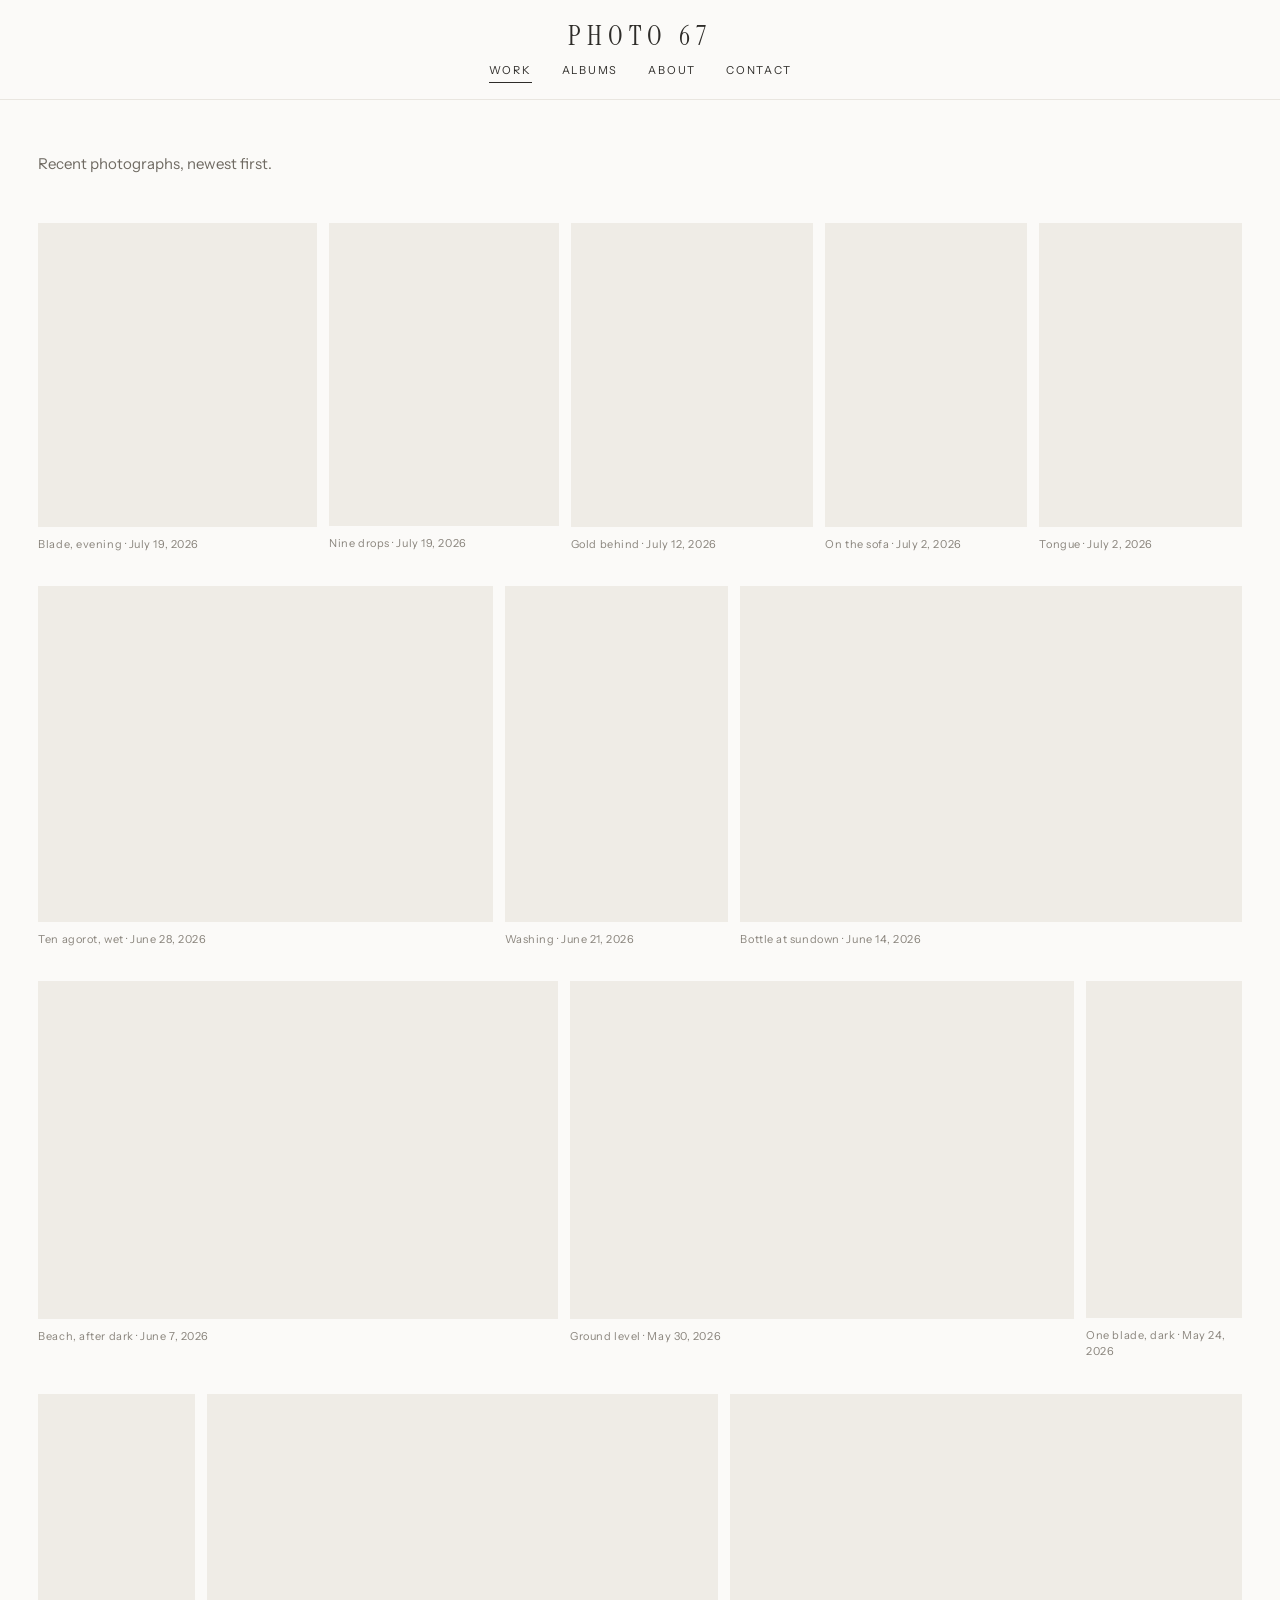
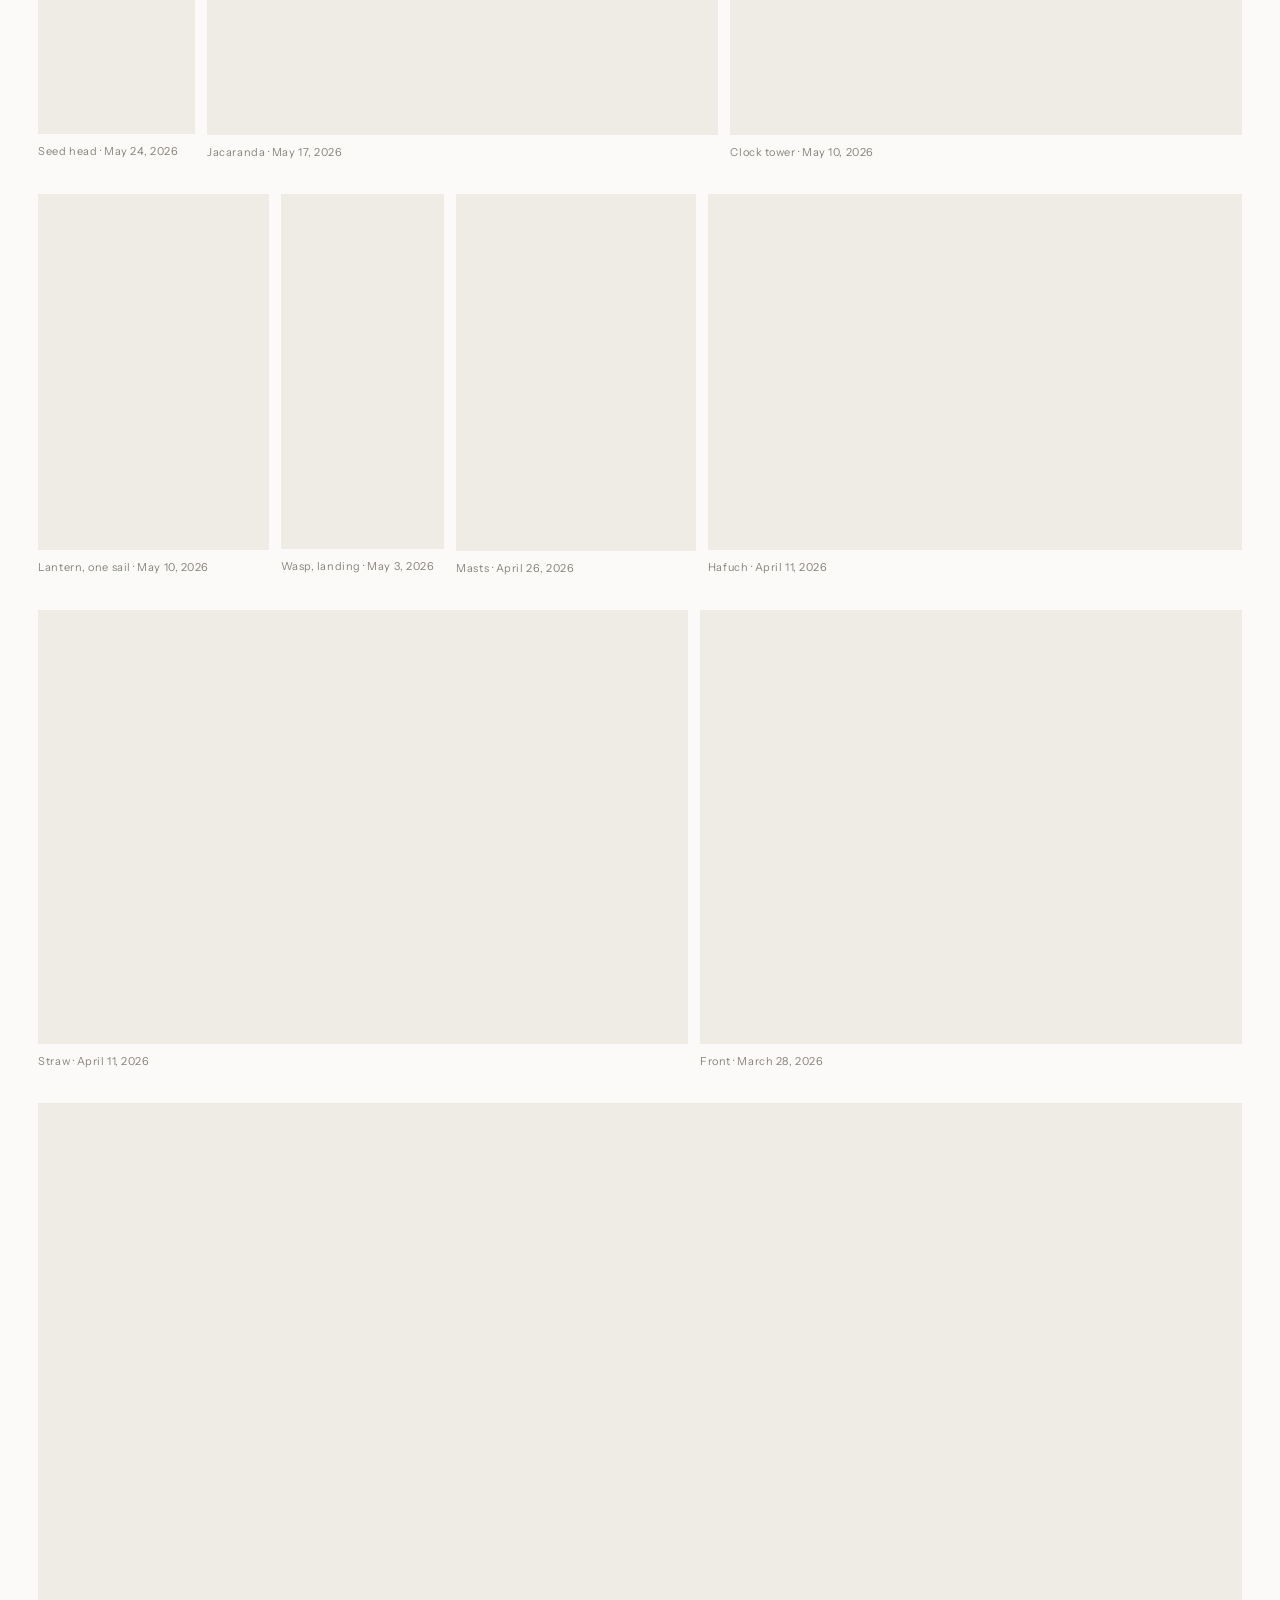
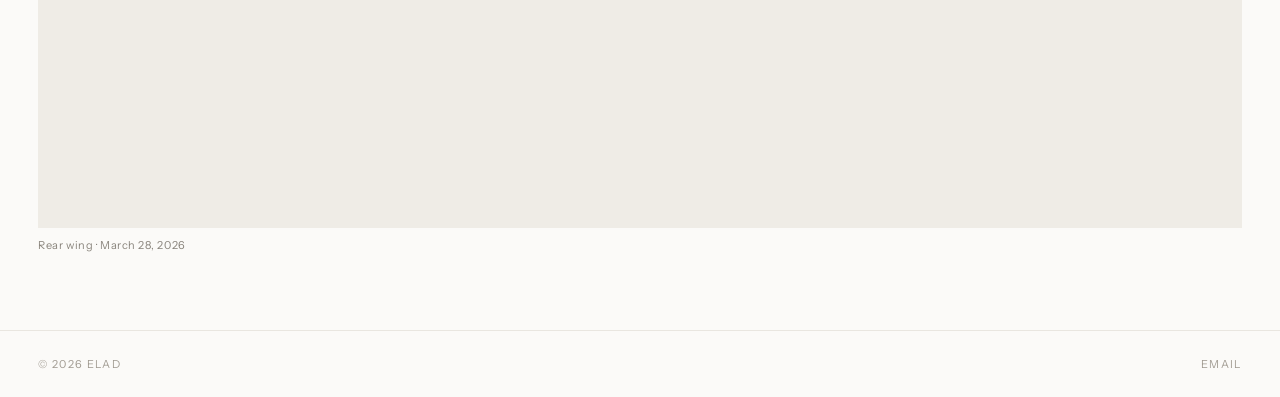
==== index.html @ 4c4013ef "About: add the paragraph about Elad's grandfather" ====
<!DOCTYPE html>
<html lang="en">
<head>
<meta charset="utf-8">
<meta name="viewport" content="width=device-width, initial-scale=1">
<title>Photo 67</title>
<meta name="description" content="Photographs by Elad. Close-up, light, and water — Tel Aviv, Israel.">
<meta name="theme-color" content="#FBFAF8">
<link rel="preconnect" href="https://fonts.googleapis.com">
<link rel="preconnect" href="https://fonts.gstatic.com" crossorigin>
<link href="https://fonts.googleapis.com/css2?family=Instrument+Sans:wght@400;500&family=Instrument+Serif:ital@0;1&display=swap" rel="stylesheet">
<link rel="stylesheet" href="styles.css">
</head>
<body>

<!-- ==========================================================================
     FIXED LAYOUT — header, wordmark, nav, footer, grids and lightbox.
     Not editor-touchable. Editable copy is marked [data-editable] below.
     Photographs, albums, titles and dates all come from photos.json.
     ========================================================================== -->

<div class="page">

  <header class="site-header">
    <div class="site-header__inner">
      <a class="wordmark" href="/">Photo 67</a>
      <nav class="nav">
        <a href="/"        data-nav="home">Work</a>
        <a href="/albums"  data-nav="albums">Albums</a>
        <a href="/about"   data-nav="about">About</a>
        <a href="/contact" data-nav="contact">Contact</a>
      </nav>
    </div>
  </header>

  <main class="main">

    <!-- ---------- Home: continuous feed, newest first ---------- -->
    <section data-view="home" hidden>
      <p class="standfirst" data-editable="intro">Recent photographs, newest first.</p>
      <div class="feed" data-feed="home"></div>
    </section>

    <!-- ---------- Albums index ---------- -->
    <section data-view="albums" hidden>
      <h1 class="title">Albums</h1>
      <div class="albums" data-albums></div>
    </section>

    <!-- ---------- Album detail ---------- -->
    <section data-view="album" hidden>
      <a class="backlink" href="/albums">&larr; Albums</a>
      <h1 class="title album__title" data-album-title></h1>
      <p class="standfirst album__summary" data-editable="album-summary" data-album-summary></p>
      <div class="feed" data-feed="album"></div>
    </section>

    <!-- ---------- About ---------- -->
    <section data-view="about" hidden>
      <div class="about">
        <div data-portrait>
          <!-- Replaced by the portrait once "portrait" is set in photos.json -->
          <div class="portrait-placeholder" data-editable="about-portrait">
            <span>portrait or self-portrait — drop in here</span>
          </div>
        </div>
        <div>
          <h1 class="title">About</h1>
          <p class="prose" data-editable="about-text">I'm Elad, a photographer from Israel. I shoot close up and mostly outdoors — water on a leaf, a coin in the rain, a wasp that stayed still for one frame. What I'm really after is light: what it does to glass, to a drop of water, to the sky behind a mast at the end of the day. I take the photographs and edit them myself.</p>
          <p class="prose" data-editable="about-grandfather">My grandfather is the reason I started. He put a camera in my hands, and he still spends afternoons with me going through what I've shot — why one frame works and the one beside it doesn't. He's the one teaching me to treat this as something to get good at, not just something I like doing.</p>
        </div>
      </div>
    </section>

    <!-- ---------- Contact: an address, never a form ---------- -->
    <section data-view="contact" hidden>
      <div class="contact">
        <h1 class="title">Contact</h1>
        <p class="prose contact__text" data-editable="contact-text">For prints, club submissions, or anything else, email is best. Replies usually come in the evening.</p>
        <a class="contact__email" data-editable="contact-email" href="mailto:info@photo67.com">info@photo67.com</a>
        <p class="label contact__place">Tel Aviv, Israel</p>
      </div>
    </section>

  </main>

  <footer class="site-footer">
    <span>&copy; 2026 Elad</span>
    <a href="/contact">Email</a>
  </footer>

</div>

<!-- ---------- Lightbox ---------- -->
<div class="lightbox" data-lightbox hidden role="dialog" aria-modal="true" aria-label="Photograph">
  <img data-lb-img alt="">
  <button class="lb-close" data-lb-close aria-label="Close">&#10005;</button>
  <button class="lb-prev"  data-lb-prev  aria-label="Previous">&lsaquo;</button>
  <button class="lb-next"  data-lb-next  aria-label="Next">&rsaquo;</button>
  <div class="lb-bar">
    <span class="lb-meta" data-lb-meta></span>
    <span class="lb-counter" data-lb-counter></span>
  </div>
</div>

<script src="app.js"></script>
</body>
</html>
---- styles.css ----
/* ==========================================================================
   photo67.com — Elad, photography portfolio
   Fixed layout. Do not edit this file to change content; edit photos.json
   and the [data-editable] regions in index.html.
   Palette, type and layout rules come from the handoff Design Spec.
   ========================================================================== */

:root {
  --paper:      #FBFAF8;
  --paper-sunk: #F2EFE9;
  --hairline:   #E9E6E0;
  --ink-quiet:  #8A857D;
  --ink-body:   #3E3B36;
  --ink:        #2E2C29;
  --lightbox:   #141312;

  --muted:      #6F6A62;   /* standfirst / summary text */
  --footer-ink: #A29C93;
  --img-bg:     #EFECE6;   /* flat placeholder while an image loads */
  --rule:       #C9C4BB;

  --serif: 'Instrument Serif', Georgia, 'Times New Roman', serif;
  --sans:  'Instrument Sans', -apple-system, BlinkMacSystemFont, Helvetica, Arial, sans-serif;

  --pad-x: clamp(14px, 3vw, 40px);
  --maxw:  1600px;
}

/* ---------- reset ---------- */
html { -webkit-text-size-adjust: 100%; }
* { box-sizing: border-box; }
body { margin: 0; background: var(--paper); }
img { -webkit-user-drag: none; }
::selection { background: #E7E4DE; }

a { color: var(--ink); text-decoration: none; }
a:hover { color: var(--ink-quiet); }

/* ---------- shell ---------- */
.page {
  font-family: var(--sans);
  background: var(--paper);
  color: var(--ink);
  min-height: 100vh;
  display: flex;
  flex-direction: column;
  -webkit-font-smoothing: antialiased;
}

/* ---------- header ---------- */
.site-header {
  position: sticky;
  top: 0;
  z-index: 30;
  background: rgba(251, 250, 248, 0.94);
  backdrop-filter: saturate(120%) blur(8px);
  -webkit-backdrop-filter: saturate(120%) blur(8px);
  border-bottom: 1px solid var(--hairline);
}
.site-header__inner {
  max-width: var(--maxw);
  margin: 0 auto;
  padding: clamp(14px, 2.4vw, 22px) var(--pad-x) clamp(10px, 1.6vw, 16px);
  display: flex;
  flex-direction: column;
  align-items: center;
  gap: clamp(10px, 1.4vw, 14px);
}
.wordmark {
  font-family: var(--serif);
  font-size: clamp(21px, 2.4vw, 27px);
  letter-spacing: 0.22em;
  text-transform: uppercase;
  line-height: 1;
}
.nav { display: flex; gap: clamp(16px, 2.4vw, 30px); align-items: baseline; }
.nav a {
  font-size: 11px;
  letter-spacing: 0.16em;
  text-transform: uppercase;
}
/* active state is a 1px rule, never a colour */
.nav a .underline { display: block; height: 1px; background: var(--ink); margin-top: 5px; }

/* ---------- main ---------- */
.main {
  flex: 1;
  width: 100%;
  max-width: var(--maxw);
  margin: 0 auto;
  padding: clamp(22px, 4vw, 56px) var(--pad-x) clamp(48px, 6vw, 96px);
}

.title {
  font-family: var(--serif);
  font-weight: 400;
  font-size: clamp(26px, 3.4vw, 40px);
  letter-spacing: 0.01em;
  margin: 0 0 clamp(24px, 4vw, 44px);
}
.standfirst {
  margin: 0 0 clamp(22px, 4vw, 46px);
  max-width: 34em;
  font-size: clamp(13px, 1.5vw, 15px);
  line-height: 1.75;
  color: var(--muted);
  text-wrap: pretty;
}
.prose {
  margin: 0;
  font-size: clamp(14px, 1.6vw, 17px);
  line-height: 1.8;
  color: var(--ink-body);
  max-width: 32em;
  text-wrap: pretty;
}
/* consecutive paragraphs get one line of air, nothing more */
.prose + .prose { margin-top: 1.1em; }
.label {
  font-size: 11px;
  letter-spacing: 0.14em;
  text-transform: uppercase;
  color: var(--ink-quiet);
}

/* ---------- justified photo rows ----------
   Desktop: flex-grow = aspect, flex-basis = aspect x rowHeight, so rows fill
   the width at equal height with zero cropping. Mobile: one per row.        */
.feed {
  display: flex;
  flex-wrap: wrap;
  column-gap: 12px;
  row-gap: clamp(22px, 3.2vw, 34px);
}
.feed figure { margin: 0; min-width: 0; max-width: 100%; }
.feed img {
  display: block;
  width: 100%;
  height: auto;
  cursor: zoom-in;
  background: var(--img-bg);
}
.feed figcaption {
  margin-top: 9px;
  font-size: 11px;
  letter-spacing: 0.05em;
  color: var(--ink-quiet);
  line-height: 1.5;
}

/* ---------- albums index ---------- */
.albums {
  display: grid;
  grid-template-columns: repeat(auto-fill, minmax(min(100%, 300px), 1fr));
  column-gap: clamp(14px, 2vw, 26px);
  row-gap: clamp(30px, 4vw, 52px);
  align-items: start;
}
.albums a { display: block; }
.albums img { display: block; width: 100%; height: auto; background: var(--img-bg); }
.albums__meta { margin-top: 12px; display: flex; flex-direction: column; gap: 5px; }
.albums__title {
  font-family: var(--serif);
  font-size: clamp(17px, 1.8vw, 21px);
  line-height: 1.2;
}

/* ---------- album detail ---------- */
.backlink {
  font-size: 11px;
  letter-spacing: 0.16em;
  text-transform: uppercase;
  color: var(--ink-quiet);
}
.album__title { margin: clamp(16px, 2vw, 22px) 0 10px; }
.album__summary { margin: 0 0 clamp(24px, 4vw, 46px); }

/* ---------- about ---------- */
.about {
  display: grid;
  grid-template-columns: minmax(0, 0.9fr) minmax(0, 1.1fr);
  column-gap: clamp(24px, 4vw, 64px);
  row-gap: clamp(24px, 3vw, 32px);
  align-items: start;
  max-width: 1100px;
}
.about img { display: block; width: 100%; height: auto; background: var(--img-bg); }
.about .title { margin: 0 0 clamp(16px, 2vw, 22px); }
.portrait-placeholder {
  aspect-ratio: 4 / 5;
  background: repeating-linear-gradient(135deg, #F2EFE9 0 8px, #EDE9E2 8px 16px);
  display: flex;
  align-items: flex-end;
  padding: 14px;
}
.portrait-placeholder span {
  font-family: ui-monospace, 'SFMono-Regular', Menlo, monospace;
  font-size: 11px;
  color: var(--ink-quiet);
  letter-spacing: 0.02em;
}

/* ---------- contact ---------- */
.contact { max-width: 32em; }
.contact .title { margin: 0 0 clamp(16px, 2vw, 22px); }
.contact__text { margin: 0 0 clamp(20px, 3vw, 28px); }
.contact__email {
  display: inline-block;
  font-family: var(--serif);
  font-size: clamp(20px, 2.6vw, 30px);
  border-bottom: 1px solid var(--rule);
  padding-bottom: 3px;
}
.contact__place { margin: clamp(26px, 4vw, 40px) 0 0; }

/* ---------- footer ---------- */
.site-footer {
  border-top: 1px solid var(--hairline);
  padding: clamp(18px, 2.4vw, 26px) var(--pad-x);
  display: flex;
  justify-content: space-between;
  gap: 16px;
  font-size: 11px;
  letter-spacing: 0.12em;
  text-transform: uppercase;
  color: var(--footer-ink);
}
.site-footer a { color: var(--footer-ink); }

/* ---------- lightbox ---------- */
.lightbox {
  position: fixed;
  inset: 0;
  z-index: 80;
  background: var(--lightbox);
  display: flex;
  align-items: center;
  justify-content: center;
  padding: clamp(20px, 3vw, 44px);
}
.lightbox[hidden] { display: none; }
.lightbox img {
  max-width: 100%;
  max-height: 100%;
  width: auto;
  height: auto;
  object-fit: contain;
  display: block;
}
.lightbox button {
  position: absolute;
  border: 0;
  background: transparent;
  cursor: pointer;
  font-family: inherit;
  line-height: 1;
}
.lb-close {
  top: 14px; right: 14px;
  width: 44px; height: 44px;
  color: rgba(251, 250, 248, 0.62);
  font-size: 19px;
}
.lb-prev, .lb-next {
  top: 50%;
  transform: translateY(-50%);
  width: 52px; height: 64px;
  color: rgba(251, 250, 248, 0.5);
  font-size: 20px;
}
.lb-prev { left: 6px; }
.lb-next { right: 6px; }
.lb-bar {
  position: absolute;
  left: 0; right: 0; bottom: 0;
  padding: 16px 20px 18px;
  display: flex;
  justify-content: space-between;
  align-items: flex-end;
  gap: 20px;
  pointer-events: none;
}
.lb-meta {
  font-size: 11px;
  letter-spacing: 0.05em;
  color: rgba(251, 250, 248, 0.6);
  line-height: 1.5;
  max-width: 60%;
}
.lb-counter {
  font-size: 11px;
  letter-spacing: 0.14em;
  color: rgba(251, 250, 248, 0.42);
}

/* ---------- mobile: one photograph per row, lightbox edge to edge ---------- */
@media (max-width: 899px) {
  .feed figure { flex: 0 0 100% !important; }
  .about { grid-template-columns: 1fr; }
  .lightbox { padding: 0; }
  .lb-prev, .lb-next { display: none; }
}

@media (prefers-reduced-motion: reduce) {
  * { animation: none !important; transition: none !important; }
}
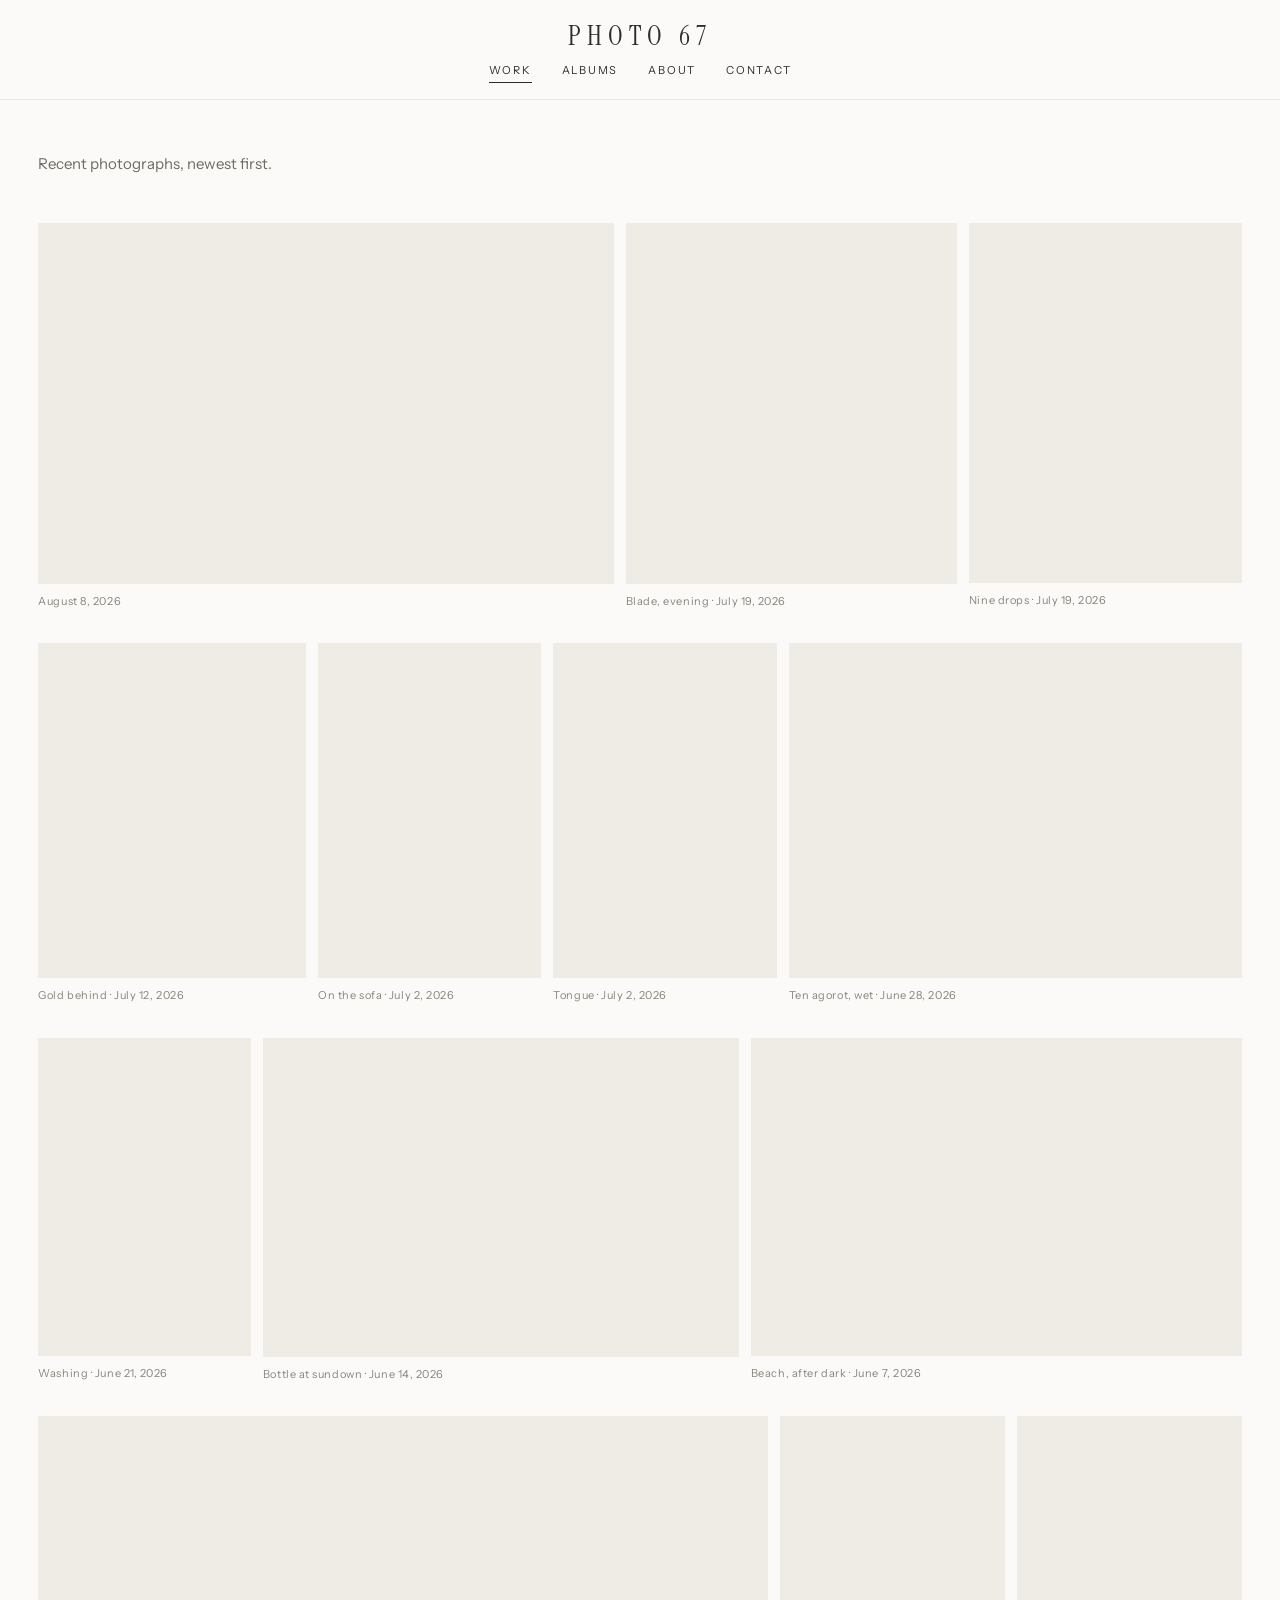
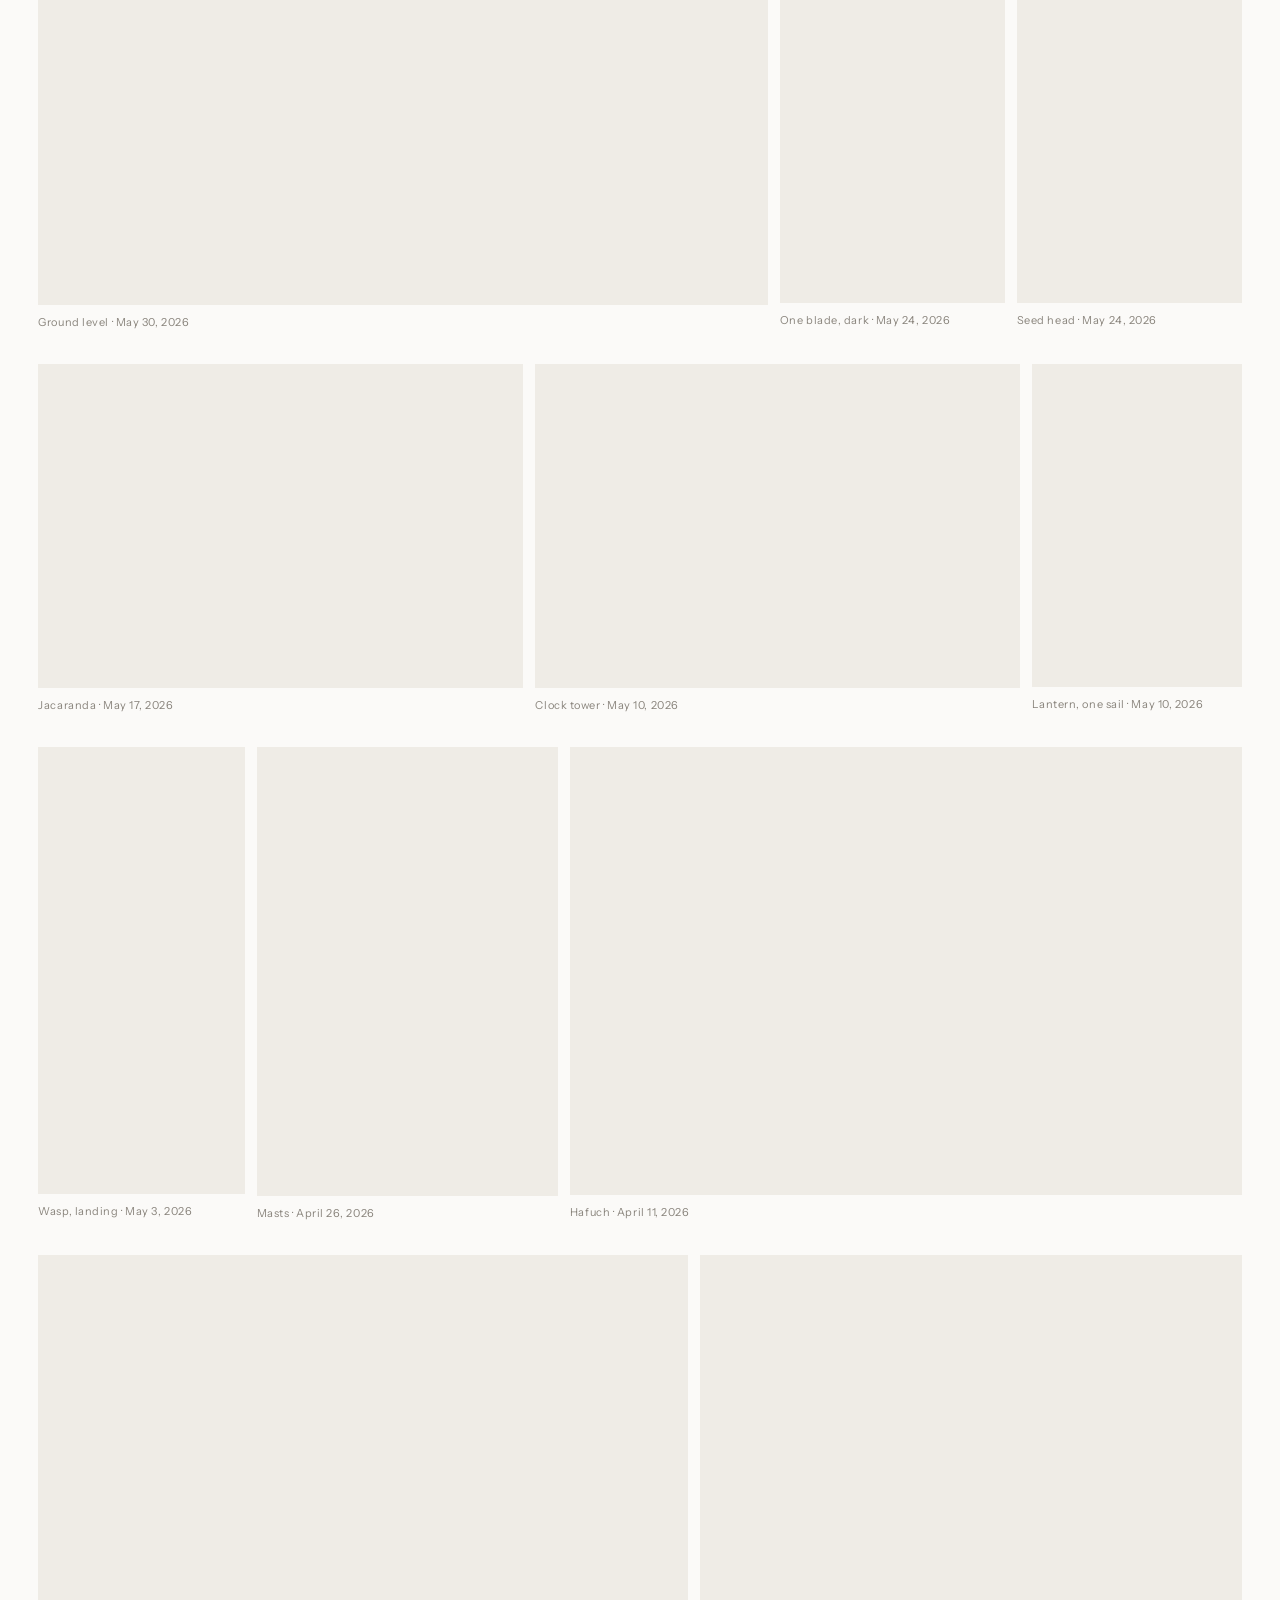
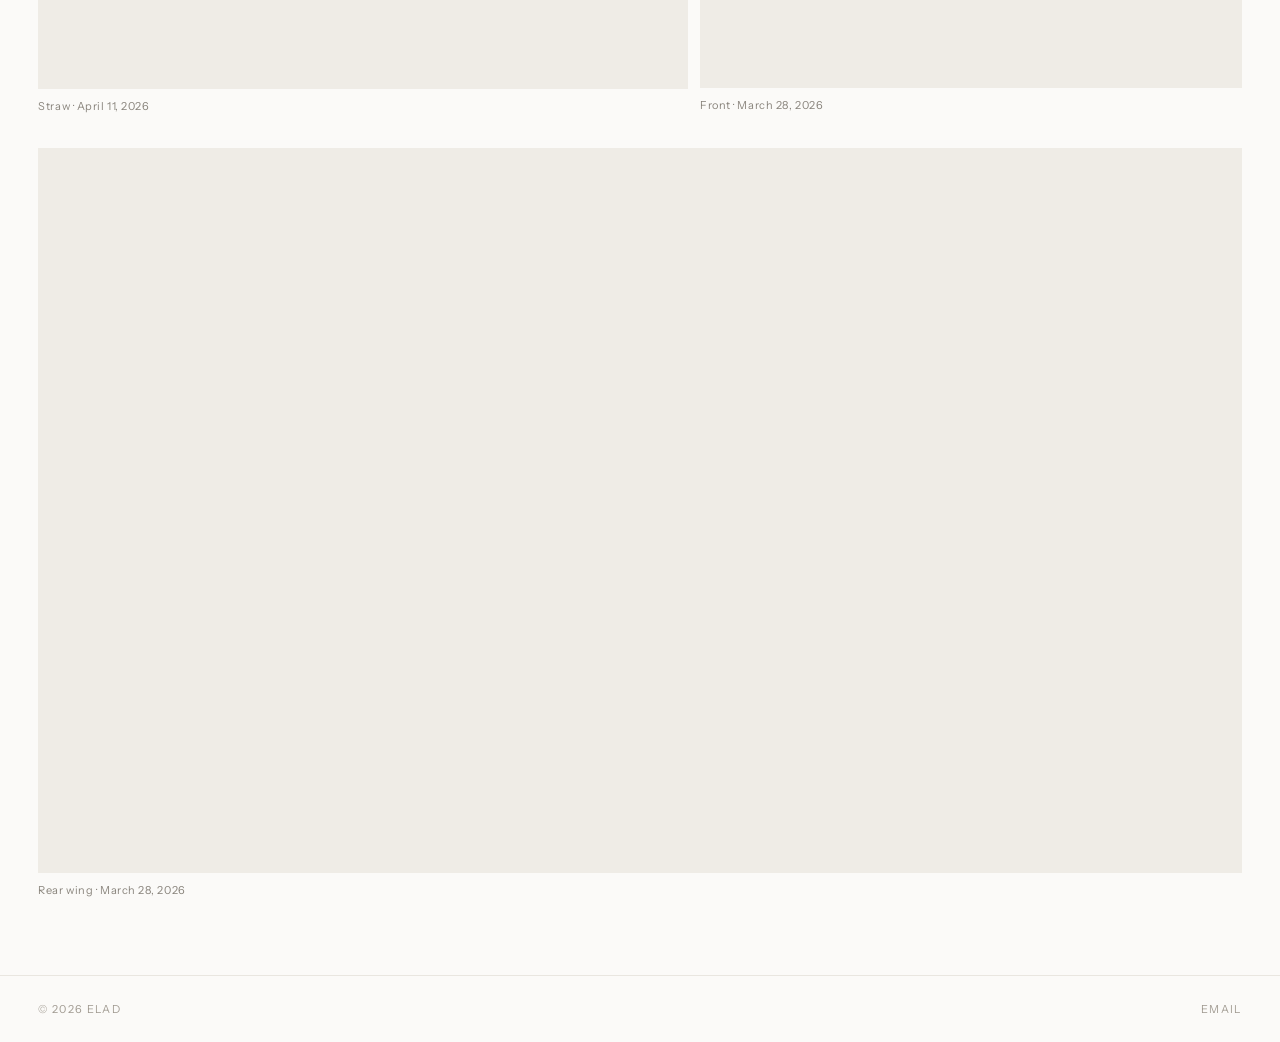
==== commit 41ba4b03: "Rebuild photographs [skip ci]" ====
--- a/index.html
+++ b/index.html
@@ -1,4 +1,14 @@
 <!DOCTYPE html>
+<!-- ==========================================================================
+     THIS IS THE SOURCE FILE. Edit this one.
+
+     scripts/prerender.mjs turns it into index.html, about/index.html,
+     albums/index.html and one file per album — each with its own title and
+     its photographs already written into the HTML, so search engines and
+     link previews see real content without running any JavaScript.
+
+     Don't edit those generated files; the next build overwrites them.
+     ========================================================================== -->
 <html lang="en">
 <head>
 <meta charset="utf-8">
@@ -9,7 +19,18 @@
 <link rel="preconnect" href="https://fonts.googleapis.com">
 <link rel="preconnect" href="https://fonts.gstatic.com" crossorigin>
 <link href="https://fonts.googleapis.com/css2?family=Instrument+Sans:wght@400;500&family=Instrument+Serif:ital@0;1&display=swap" rel="stylesheet">
-<link rel="stylesheet" href="styles.css">
+<link rel="stylesheet" href="/styles.css">
+<link rel="canonical" href="https://photo67.com/">
+<meta property="og:type" content="website">
+<meta property="og:site_name" content="Photo 67">
+<meta property="og:title" content="Photo 67">
+<meta property="og:description" content="Photographs by Elad. Close-up, light, and water — Tel Aviv, Israel.">
+<meta property="og:url" content="https://photo67.com/">
+<meta property="og:image" content="https://photo67.com/derived/car/IMG_1564-1206.webp">
+<meta property="og:image:width" content="1206">
+<meta property="og:image:height" content="756">
+<meta property="og:image:alt" content="Photograph by Elad">
+<meta name="twitter:card" content="summary_large_image">
 </head>
 <body>
 
@@ -25,7 +46,7 @@
     <div class="site-header__inner">
       <a class="wordmark" href="/">Photo 67</a>
       <nav class="nav">
-        <a href="/"        data-nav="home">Work</a>
+        <a href="/"        data-nav="home">Work<span class="underline"></span></a>
         <a href="/albums"  data-nav="albums">Albums</a>
         <a href="/about"   data-nav="about">About</a>
         <a href="/contact" data-nav="contact">Contact</a>
@@ -36,9 +57,9 @@
   <main class="main">
 
     <!-- ---------- Home: continuous feed, newest first ---------- -->
-    <section data-view="home" hidden>
+    <section data-view="home">
       <p class="standfirst" data-editable="intro">Recent photographs, newest first.</p>
-      <div class="feed" data-feed="home"></div>
+      <div class="feed" data-feed="home"><figure style="flex-grow:1.595;flex-basis:479px"><img src="/derived/car/IMG_1564-1206.webp" srcset="/derived/car/IMG_1564-480.webp 480w, /derived/car/IMG_1564-900.webp 900w, /derived/car/IMG_1564-1206.webp 1206w" sizes="(min-width:1400px) 45vw, 60vw" width="1206" height="756" loading="lazy" decoding="async" alt="Photograph by Elad"><figcaption>August 8, 2026</figcaption></figure><figure style="flex-grow:0.92;flex-basis:276px"><img src="/derived/water/blade-droplets-1203.webp" srcset="/derived/water/blade-droplets-480.webp 480w, /derived/water/blade-droplets-900.webp 900w, /derived/water/blade-droplets-1203.webp 1203w" sizes="(min-width:1400px) 45vw, 60vw" width="1203" height="1307" loading="lazy" decoding="async" alt="Blade, evening — photograph by Elad"><figcaption>Blade, evening  ·  July 19, 2026</figcaption></figure><figure style="flex-grow:0.758;flex-basis:227px"><img src="/derived/water/dew-blade-1179.webp" srcset="/derived/water/dew-blade-480.webp 480w, /derived/water/dew-blade-900.webp 900w, /derived/water/dew-blade-1179.webp 1179w" sizes="(min-width:1400px) 45vw, 60vw" width="1179" height="1555" loading="lazy" decoding="async" alt="Nine drops — photograph by Elad"><figcaption>Nine drops  ·  July 19, 2026</figcaption></figure><figure style="flex-grow:0.8;flex-basis:240px"><img src="/derived/water/dew-gold-1122.webp" srcset="/derived/water/dew-gold-480.webp 480w, /derived/water/dew-gold-900.webp 900w, /derived/water/dew-gold-1122.webp 1122w" sizes="(min-width:1400px) 45vw, 60vw" width="1122" height="1402" loading="lazy" decoding="async" alt="Gold behind — photograph by Elad"><figcaption>Gold behind  ·  July 12, 2026</figcaption></figure><figure style="flex-grow:0.667;flex-basis:200px"><img src="/derived/dogs/dog-smiling-1366.webp" srcset="/derived/dogs/dog-smiling-480.webp 480w, /derived/dogs/dog-smiling-900.webp 900w, /derived/dogs/dog-smiling-1366.webp 1366w" sizes="(min-width:1400px) 45vw, 60vw" width="1366" height="2048" loading="lazy" decoding="async" alt="On the sofa — photograph by Elad"><figcaption>On the sofa  ·  July 2, 2026</figcaption></figure><figure style="flex-grow:0.667;flex-basis:200px"><img src="/derived/dogs/dog-tongue-1366.webp" srcset="/derived/dogs/dog-tongue-480.webp 480w, /derived/dogs/dog-tongue-900.webp 900w, /derived/dogs/dog-tongue-1366.webp 1366w" sizes="(min-width:1400px) 45vw, 60vw" width="1366" height="2048" loading="lazy" decoding="async" alt="Tongue — photograph by Elad"><figcaption>Tongue  ·  July 2, 2026</figcaption></figure><figure style="flex-grow:1.353;flex-basis:406px"><img src="/derived/water/coin-droplets-1400.webp" srcset="/derived/water/coin-droplets-480.webp 480w, /derived/water/coin-droplets-900.webp 900w, /derived/water/coin-droplets-1400.webp 1400w, /derived/water/coin-droplets-1459.webp 1459w" sizes="(min-width:1400px) 45vw, 60vw" width="1459" height="1078" loading="lazy" decoding="async" alt="Ten agorot, wet — photograph by Elad"><figcaption>Ten agorot, wet  ·  June 28, 2026</figcaption></figure><figure style="flex-grow:0.667;flex-basis:200px"><img src="/derived/dogs/dog-washing-1366.webp" srcset="/derived/dogs/dog-washing-480.webp 480w, /derived/dogs/dog-washing-900.webp 900w, /derived/dogs/dog-washing-1366.webp 1366w" sizes="(min-width:1400px) 45vw, 60vw" width="1366" height="2048" loading="lazy" decoding="async" alt="Washing — photograph by Elad"><figcaption>Washing  ·  June 21, 2026</figcaption></figure><figure style="flex-grow:1.493;flex-basis:448px"><img src="/derived/water/bottle-sunset-1400.webp" srcset="/derived/water/bottle-sunset-480.webp 480w, /derived/water/bottle-sunset-900.webp 900w, /derived/water/bottle-sunset-1400.webp 1400w, /derived/water/bottle-sunset-2000.webp 2000w, /derived/water/bottle-sunset-2048.webp 2048w" sizes="(min-width:1400px) 45vw, 60vw" width="2048" height="1372" loading="lazy" decoding="async" alt="Bottle at sundown — photograph by Elad"><figcaption>Bottle at sundown  ·  June 14, 2026</figcaption></figure><figure style="flex-grow:1.54;flex-basis:462px"><img src="/derived/sea/beach-night-1206.webp" srcset="/derived/sea/beach-night-480.webp 480w, /derived/sea/beach-night-900.webp 900w, /derived/sea/beach-night-1206.webp 1206w" sizes="(min-width:1400px) 45vw, 60vw" width="1206" height="783" loading="lazy" decoding="async" alt="Beach, after dark — photograph by Elad"><figcaption>Beach, after dark  ·  June 7, 2026</figcaption></figure><figure style="flex-grow:1.493;flex-basis:448px"><img src="/derived/green/grass-flowers-1400.webp" srcset="/derived/green/grass-flowers-480.webp 480w, /derived/green/grass-flowers-900.webp 900w, /derived/green/grass-flowers-1400.webp 1400w, /derived/green/grass-flowers-2000.webp 2000w, /derived/green/grass-flowers-2048.webp 2048w" sizes="(min-width:1400px) 45vw, 60vw" width="2048" height="1372" loading="lazy" decoding="async" alt="Ground level — photograph by Elad"><figcaption>Ground level  ·  May 30, 2026</figcaption></figure><figure style="flex-grow:0.461;flex-basis:138px"><img src="/derived/green/blade-dark-945.webp" srcset="/derived/green/blade-dark-480.webp 480w, /derived/green/blade-dark-900.webp 900w, /derived/green/blade-dark-945.webp 945w" sizes="(min-width:1400px) 45vw, 60vw" width="945" height="2048" loading="lazy" decoding="async" alt="One blade, dark — photograph by Elad"><figcaption>One blade, dark  ·  May 24, 2026</figcaption></figure><figure style="flex-grow:0.461;flex-basis:138px"><img src="/derived/green/grass-spike-945.webp" srcset="/derived/green/grass-spike-480.webp 480w, /derived/green/grass-spike-900.webp 900w, /derived/green/grass-spike-945.webp 945w" sizes="(min-width:1400px) 45vw, 60vw" width="945" height="2048" loading="lazy" decoding="async" alt="Seed head — photograph by Elad"><figcaption>Seed head  ·  May 24, 2026</figcaption></figure><figure style="flex-grow:1.499;flex-basis:450px"><img src="/derived/green/jacaranda-1400.webp" srcset="/derived/green/jacaranda-480.webp 480w, /derived/green/jacaranda-900.webp 900w, /derived/green/jacaranda-1400.webp 1400w, /derived/green/jacaranda-2000.webp 2000w, /derived/green/jacaranda-2048.webp 2048w" sizes="(min-width:1400px) 45vw, 60vw" width="2048" height="1366" loading="lazy" decoding="async" alt="Jacaranda — photograph by Elad"><figcaption>Jacaranda  ·  May 17, 2026</figcaption></figure><figure style="flex-grow:1.499;flex-basis:450px"><img src="/derived/sea/clock-tower-1400.webp" srcset="/derived/sea/clock-tower-480.webp 480w, /derived/sea/clock-tower-900.webp 900w, /derived/sea/clock-tower-1400.webp 1400w, /derived/sea/clock-tower-2000.webp 2000w, /derived/sea/clock-tower-2048.webp 2048w" sizes="(min-width:1400px) 45vw, 60vw" width="2048" height="1366" loading="lazy" decoding="async" alt="Clock tower — photograph by Elad"><figcaption>Clock tower  ·  May 10, 2026</figcaption></figure><figure style="flex-grow:0.648;flex-basis:194px"><img src="/derived/sea/lantern-sail-1165.webp" srcset="/derived/sea/lantern-sail-480.webp 480w, /derived/sea/lantern-sail-900.webp 900w, /derived/sea/lantern-sail-1165.webp 1165w" sizes="(min-width:1400px) 45vw, 60vw" width="1165" height="1798" loading="lazy" decoding="async" alt="Lantern, one sail — photograph by Elad"><figcaption>Lantern, one sail  ·  May 10, 2026</figcaption></figure><figure style="flex-grow:0.461;flex-basis:138px"><img src="/derived/green/wasp-945.webp" srcset="/derived/green/wasp-480.webp 480w, /derived/green/wasp-900.webp 900w, /derived/green/wasp-945.webp 945w" sizes="(min-width:1400px) 45vw, 60vw" width="945" height="2048" loading="lazy" decoding="async" alt="Wasp, landing — photograph by Elad"><figcaption>Wasp, landing  ·  May 3, 2026</figcaption></figure><figure style="flex-grow:0.672;flex-basis:202px"><img src="/derived/sea/harbour-sunset-1206.webp" srcset="/derived/sea/harbour-sunset-480.webp 480w, /derived/sea/harbour-sunset-900.webp 900w, /derived/sea/harbour-sunset-1206.webp 1206w" sizes="(min-width:1400px) 45vw, 60vw" width="1206" height="1795" loading="lazy" decoding="async" alt="Masts — photograph by Elad"><figcaption>Masts  ·  April 26, 2026</figcaption></figure><figure style="flex-grow:1.499;flex-basis:450px"><img src="/derived/table/coffee-glass-1400.webp" srcset="/derived/table/coffee-glass-480.webp 480w, /derived/table/coffee-glass-900.webp 900w, /derived/table/coffee-glass-1400.webp 1400w, /derived/table/coffee-glass-2000.webp 2000w, /derived/table/coffee-glass-2048.webp 2048w" sizes="(min-width:1400px) 45vw, 60vw" width="2048" height="1366" loading="lazy" decoding="async" alt="Hafuch — photograph by Elad"><figcaption>Hafuch  ·  April 11, 2026</figcaption></figure><figure style="flex-grow:1.499;flex-basis:450px"><img src="/derived/table/juice-glass-1400.webp" srcset="/derived/table/juice-glass-480.webp 480w, /derived/table/juice-glass-900.webp 900w, /derived/table/juice-glass-1400.webp 1400w, /derived/table/juice-glass-2000.webp 2000w, /derived/table/juice-glass-2048.webp 2048w" sizes="(min-width:1400px) 45vw, 60vw" width="2048" height="1366" loading="lazy" decoding="async" alt="Straw — photograph by Elad"><figcaption>Straw  ·  April 11, 2026</figcaption></figure><figure style="flex-grow:1.25;flex-basis:375px"><img src="/derived/car/toy-car-front-1400.webp" srcset="/derived/car/toy-car-front-480.webp 480w, /derived/car/toy-car-front-900.webp 900w, /derived/car/toy-car-front-1400.webp 1400w, /derived/car/toy-car-front-1770.webp 1770w" sizes="(min-width:1400px) 45vw, 60vw" width="1770" height="1416" loading="lazy" decoding="async" alt="Front — photograph by Elad"><figcaption>Front  ·  March 28, 2026</figcaption></figure><figure style="flex-grow:1.66;flex-basis:498px"><img src="/derived/car/toy-car-1400.webp" srcset="/derived/car/toy-car-480.webp 480w, /derived/car/toy-car-900.webp 900w, /derived/car/toy-car-1400.webp 1400w, /derived/car/toy-car-1934.webp 1934w" sizes="(min-width:1400px) 45vw, 60vw" width="1934" height="1165" loading="lazy" decoding="async" alt="Rear wing — photograph by Elad"><figcaption>Rear wing  ·  March 28, 2026</figcaption></figure></div>
     </section>
 
     <!-- ---------- Albums index ---------- -->
@@ -103,6 +124,6 @@
   </div>
 </div>
 
-<script src="app.js"></script>
+<script src="/app.js"></script>
 </body>
 </html>
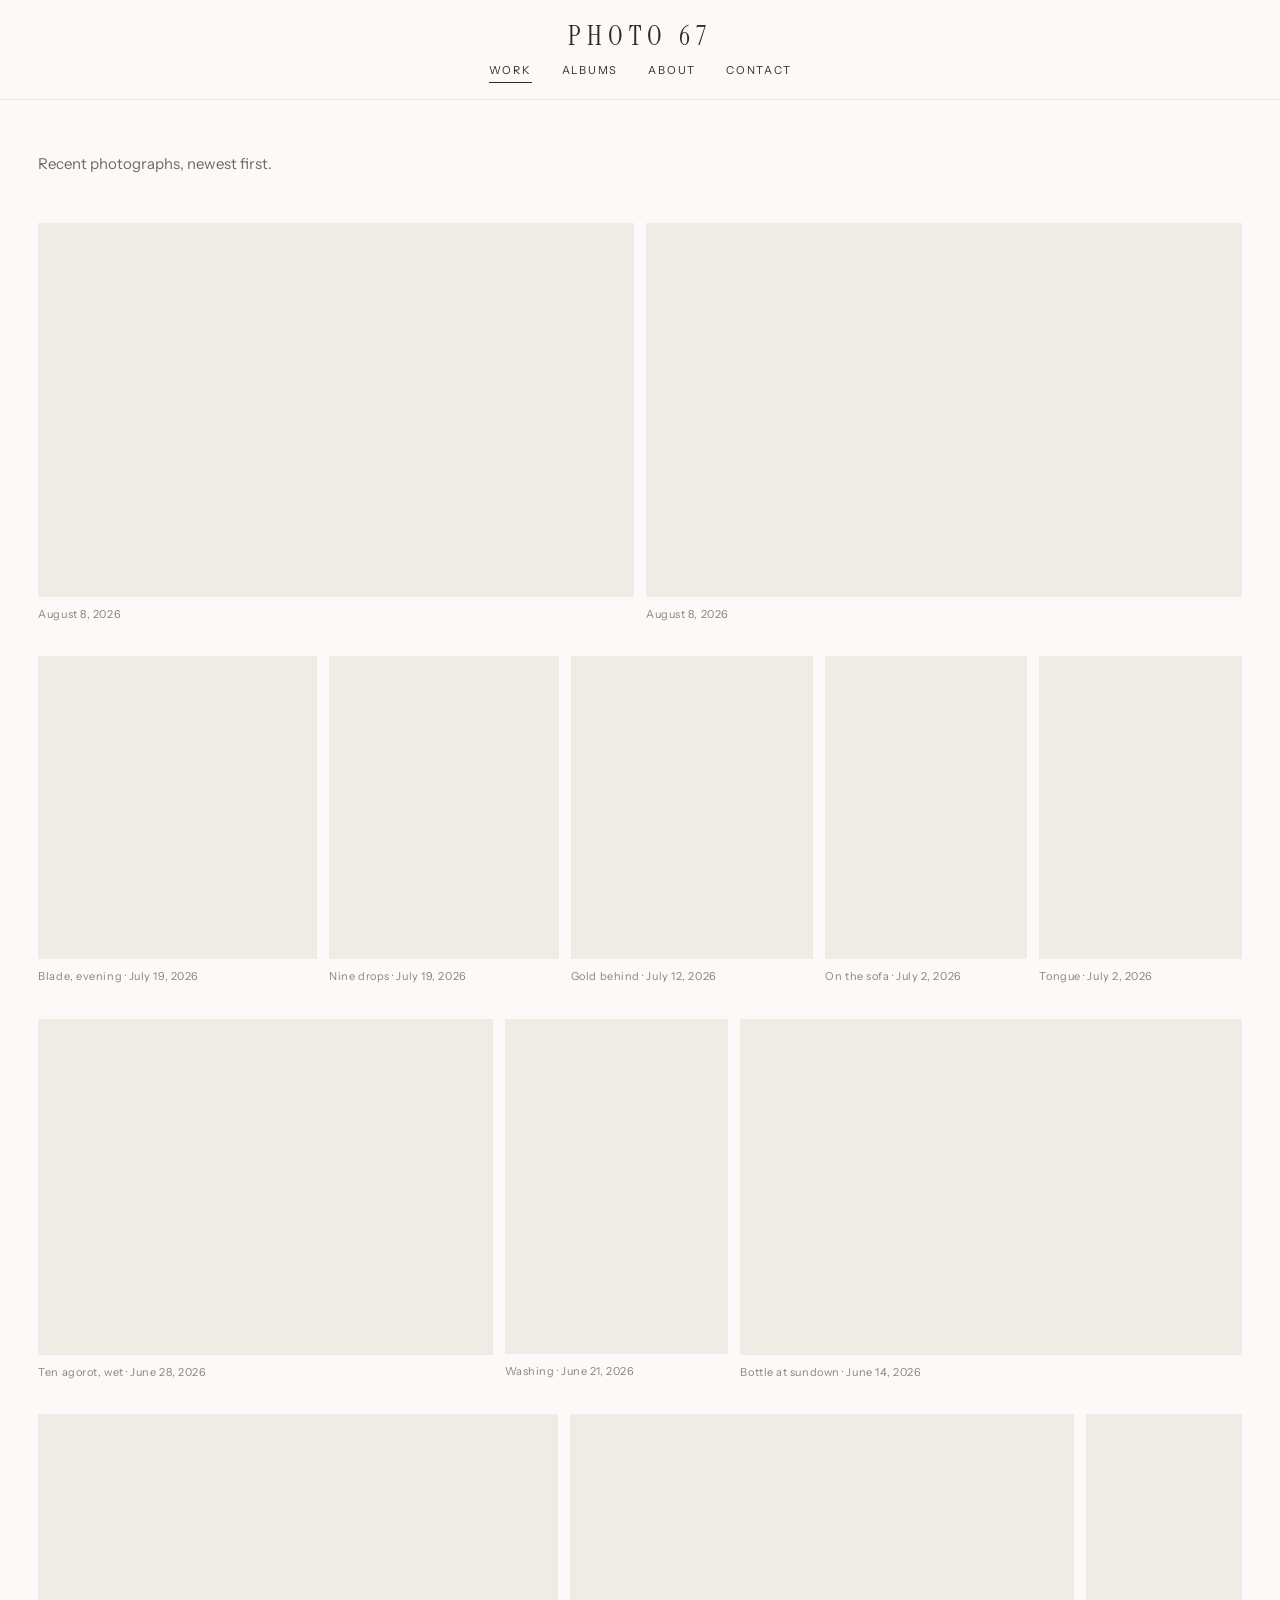
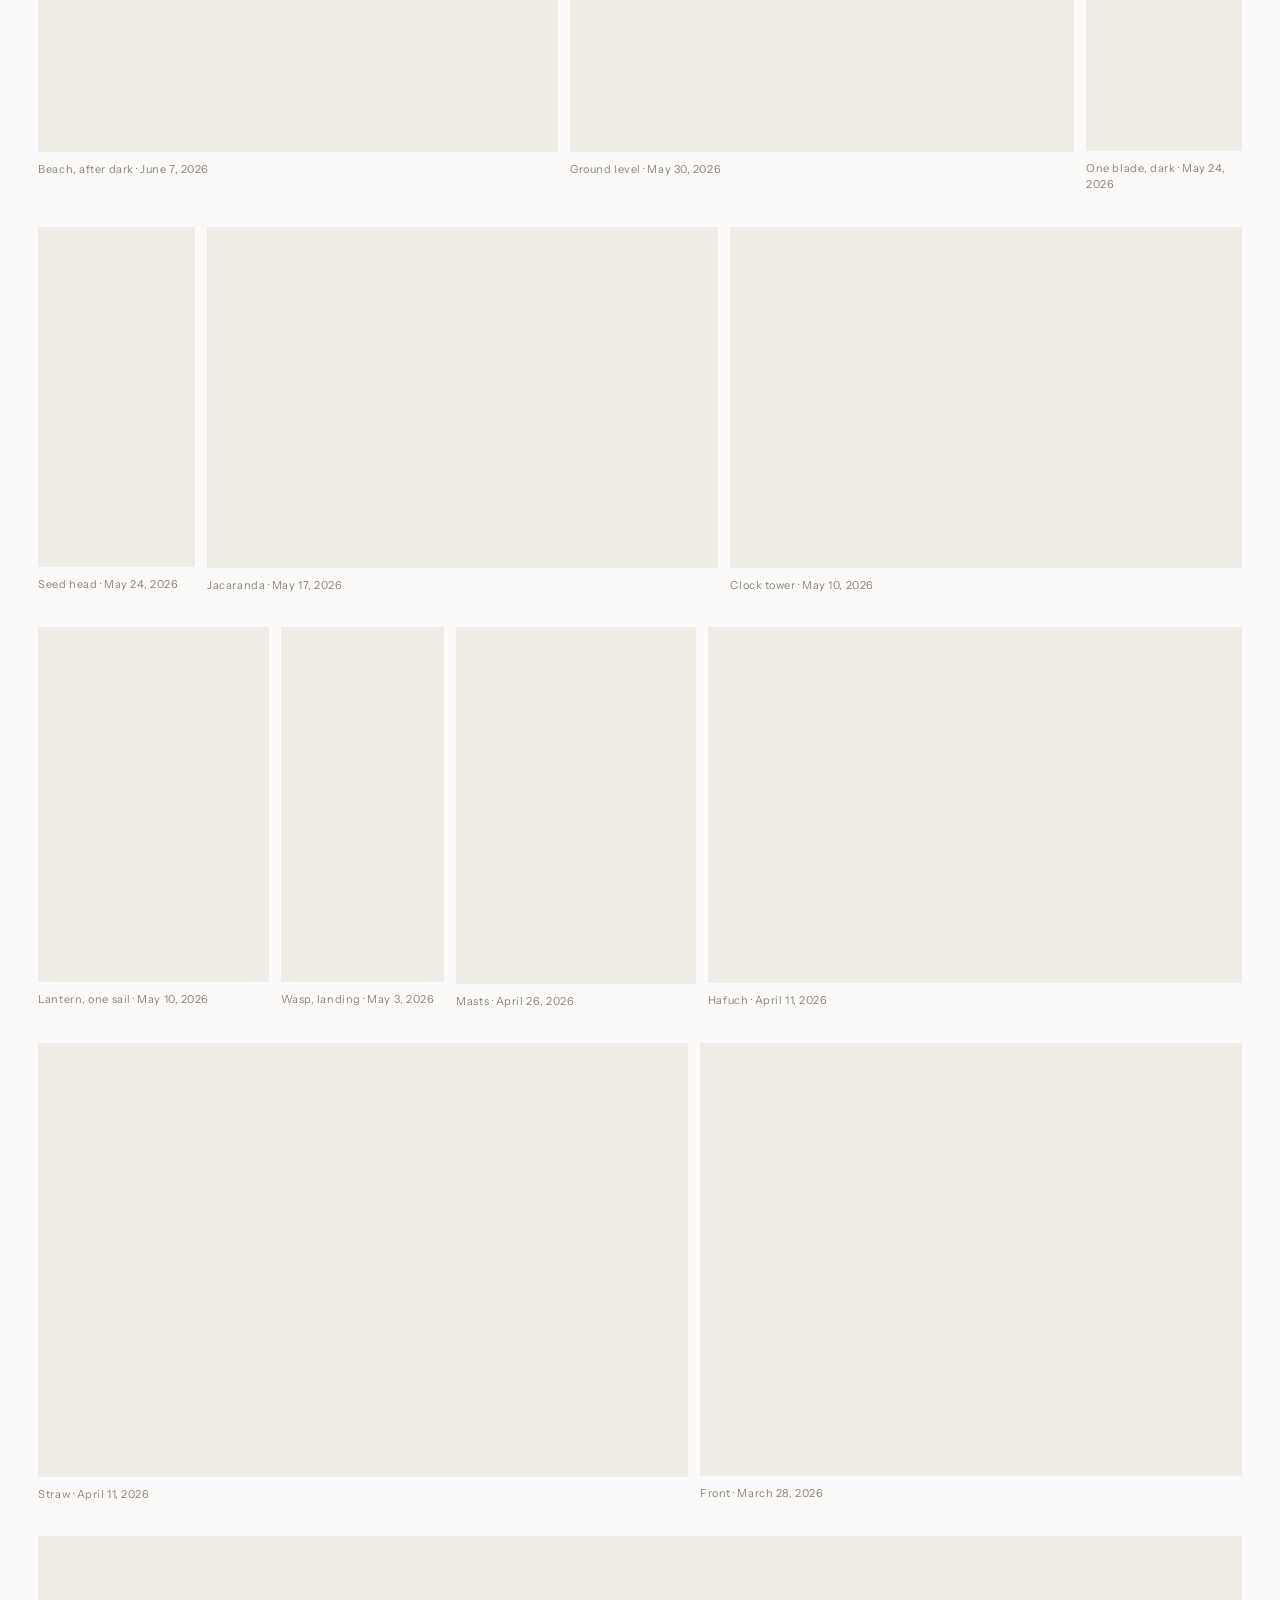
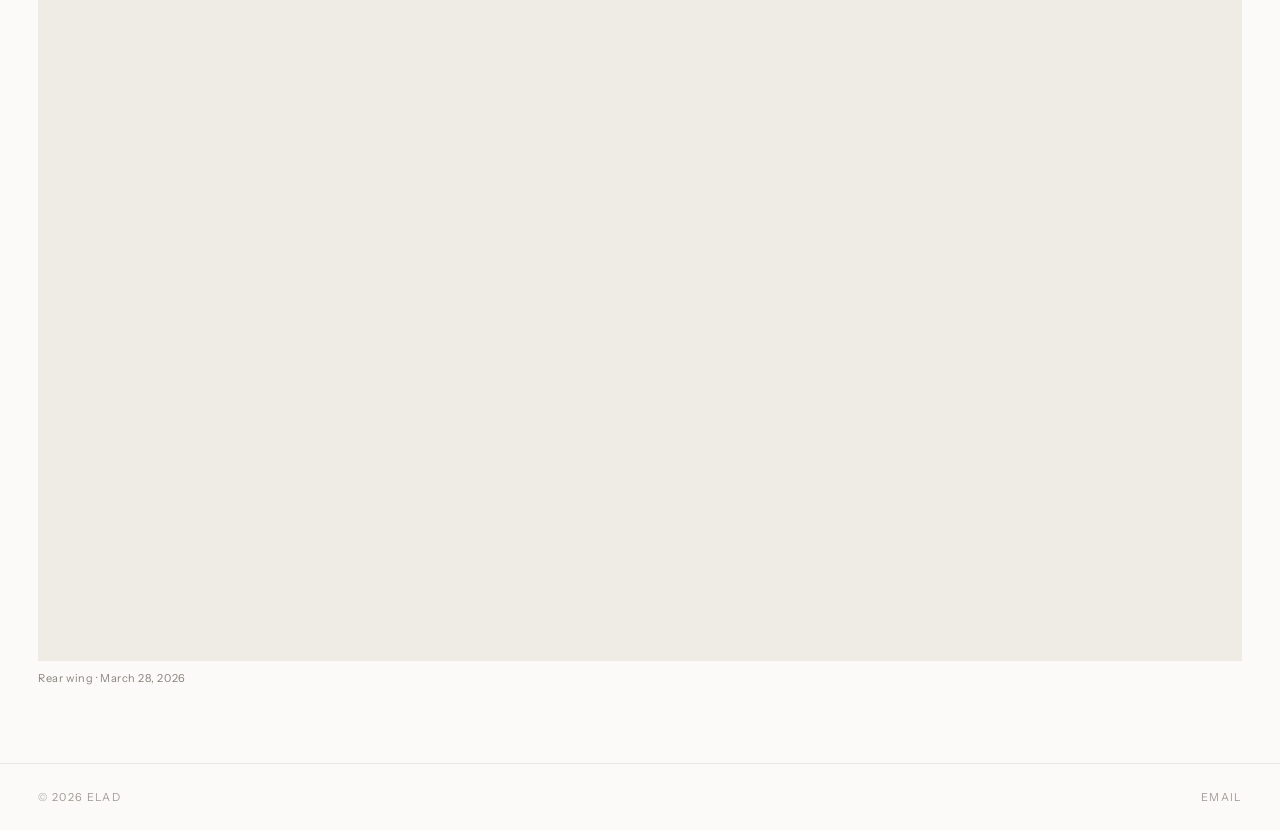
==== commit 50af22f4: "Rebuild photographs" ====
--- a/index.html
+++ b/index.html
@@ -26,7 +26,7 @@
 <meta property="og:title" content="Photo 67">
 <meta property="og:description" content="Photographs by Elad. Close-up, light, and water — Tel Aviv, Israel.">
 <meta property="og:url" content="https://photo67.com/">
-<meta property="og:image" content="https://photo67.com/derived/car/IMG_1564-1206.webp">
+<meta property="og:image" content="https://photo67.com/derived/car/333-1206.webp">
 <meta property="og:image:width" content="1206">
 <meta property="og:image:height" content="756">
 <meta property="og:image:alt" content="Photograph by Elad">
@@ -59,7 +59,7 @@
     <!-- ---------- Home: continuous feed, newest first ---------- -->
     <section data-view="home">
       <p class="standfirst" data-editable="intro">Recent photographs, newest first.</p>
-      <div class="feed" data-feed="home"><figure style="flex-grow:1.595;flex-basis:479px"><img src="/derived/car/IMG_1564-1206.webp" srcset="/derived/car/IMG_1564-480.webp 480w, /derived/car/IMG_1564-900.webp 900w, /derived/car/IMG_1564-1206.webp 1206w" sizes="(min-width:1400px) 45vw, 60vw" width="1206" height="756" loading="lazy" decoding="async" alt="Photograph by Elad"><figcaption>August 8, 2026</figcaption></figure><figure style="flex-grow:0.92;flex-basis:276px"><img src="/derived/water/blade-droplets-1203.webp" srcset="/derived/water/blade-droplets-480.webp 480w, /derived/water/blade-droplets-900.webp 900w, /derived/water/blade-droplets-1203.webp 1203w" sizes="(min-width:1400px) 45vw, 60vw" width="1203" height="1307" loading="lazy" decoding="async" alt="Blade, evening — photograph by Elad"><figcaption>Blade, evening  ·  July 19, 2026</figcaption></figure><figure style="flex-grow:0.758;flex-basis:227px"><img src="/derived/water/dew-blade-1179.webp" srcset="/derived/water/dew-blade-480.webp 480w, /derived/water/dew-blade-900.webp 900w, /derived/water/dew-blade-1179.webp 1179w" sizes="(min-width:1400px) 45vw, 60vw" width="1179" height="1555" loading="lazy" decoding="async" alt="Nine drops — photograph by Elad"><figcaption>Nine drops  ·  July 19, 2026</figcaption></figure><figure style="flex-grow:0.8;flex-basis:240px"><img src="/derived/water/dew-gold-1122.webp" srcset="/derived/water/dew-gold-480.webp 480w, /derived/water/dew-gold-900.webp 900w, /derived/water/dew-gold-1122.webp 1122w" sizes="(min-width:1400px) 45vw, 60vw" width="1122" height="1402" loading="lazy" decoding="async" alt="Gold behind — photograph by Elad"><figcaption>Gold behind  ·  July 12, 2026</figcaption></figure><figure style="flex-grow:0.667;flex-basis:200px"><img src="/derived/dogs/dog-smiling-1366.webp" srcset="/derived/dogs/dog-smiling-480.webp 480w, /derived/dogs/dog-smiling-900.webp 900w, /derived/dogs/dog-smiling-1366.webp 1366w" sizes="(min-width:1400px) 45vw, 60vw" width="1366" height="2048" loading="lazy" decoding="async" alt="On the sofa — photograph by Elad"><figcaption>On the sofa  ·  July 2, 2026</figcaption></figure><figure style="flex-grow:0.667;flex-basis:200px"><img src="/derived/dogs/dog-tongue-1366.webp" srcset="/derived/dogs/dog-tongue-480.webp 480w, /derived/dogs/dog-tongue-900.webp 900w, /derived/dogs/dog-tongue-1366.webp 1366w" sizes="(min-width:1400px) 45vw, 60vw" width="1366" height="2048" loading="lazy" decoding="async" alt="Tongue — photograph by Elad"><figcaption>Tongue  ·  July 2, 2026</figcaption></figure><figure style="flex-grow:1.353;flex-basis:406px"><img src="/derived/water/coin-droplets-1400.webp" srcset="/derived/water/coin-droplets-480.webp 480w, /derived/water/coin-droplets-900.webp 900w, /derived/water/coin-droplets-1400.webp 1400w, /derived/water/coin-droplets-1459.webp 1459w" sizes="(min-width:1400px) 45vw, 60vw" width="1459" height="1078" loading="lazy" decoding="async" alt="Ten agorot, wet — photograph by Elad"><figcaption>Ten agorot, wet  ·  June 28, 2026</figcaption></figure><figure style="flex-grow:0.667;flex-basis:200px"><img src="/derived/dogs/dog-washing-1366.webp" srcset="/derived/dogs/dog-washing-480.webp 480w, /derived/dogs/dog-washing-900.webp 900w, /derived/dogs/dog-washing-1366.webp 1366w" sizes="(min-width:1400px) 45vw, 60vw" width="1366" height="2048" loading="lazy" decoding="async" alt="Washing — photograph by Elad"><figcaption>Washing  ·  June 21, 2026</figcaption></figure><figure style="flex-grow:1.493;flex-basis:448px"><img src="/derived/water/bottle-sunset-1400.webp" srcset="/derived/water/bottle-sunset-480.webp 480w, /derived/water/bottle-sunset-900.webp 900w, /derived/water/bottle-sunset-1400.webp 1400w, /derived/water/bottle-sunset-2000.webp 2000w, /derived/water/bottle-sunset-2048.webp 2048w" sizes="(min-width:1400px) 45vw, 60vw" width="2048" height="1372" loading="lazy" decoding="async" alt="Bottle at sundown — photograph by Elad"><figcaption>Bottle at sundown  ·  June 14, 2026</figcaption></figure><figure style="flex-grow:1.54;flex-basis:462px"><img src="/derived/sea/beach-night-1206.webp" srcset="/derived/sea/beach-night-480.webp 480w, /derived/sea/beach-night-900.webp 900w, /derived/sea/beach-night-1206.webp 1206w" sizes="(min-width:1400px) 45vw, 60vw" width="1206" height="783" loading="lazy" decoding="async" alt="Beach, after dark — photograph by Elad"><figcaption>Beach, after dark  ·  June 7, 2026</figcaption></figure><figure style="flex-grow:1.493;flex-basis:448px"><img src="/derived/green/grass-flowers-1400.webp" srcset="/derived/green/grass-flowers-480.webp 480w, /derived/green/grass-flowers-900.webp 900w, /derived/green/grass-flowers-1400.webp 1400w, /derived/green/grass-flowers-2000.webp 2000w, /derived/green/grass-flowers-2048.webp 2048w" sizes="(min-width:1400px) 45vw, 60vw" width="2048" height="1372" loading="lazy" decoding="async" alt="Ground level — photograph by Elad"><figcaption>Ground level  ·  May 30, 2026</figcaption></figure><figure style="flex-grow:0.461;flex-basis:138px"><img src="/derived/green/blade-dark-945.webp" srcset="/derived/green/blade-dark-480.webp 480w, /derived/green/blade-dark-900.webp 900w, /derived/green/blade-dark-945.webp 945w" sizes="(min-width:1400px) 45vw, 60vw" width="945" height="2048" loading="lazy" decoding="async" alt="One blade, dark — photograph by Elad"><figcaption>One blade, dark  ·  May 24, 2026</figcaption></figure><figure style="flex-grow:0.461;flex-basis:138px"><img src="/derived/green/grass-spike-945.webp" srcset="/derived/green/grass-spike-480.webp 480w, /derived/green/grass-spike-900.webp 900w, /derived/green/grass-spike-945.webp 945w" sizes="(min-width:1400px) 45vw, 60vw" width="945" height="2048" loading="lazy" decoding="async" alt="Seed head — photograph by Elad"><figcaption>Seed head  ·  May 24, 2026</figcaption></figure><figure style="flex-grow:1.499;flex-basis:450px"><img src="/derived/green/jacaranda-1400.webp" srcset="/derived/green/jacaranda-480.webp 480w, /derived/green/jacaranda-900.webp 900w, /derived/green/jacaranda-1400.webp 1400w, /derived/green/jacaranda-2000.webp 2000w, /derived/green/jacaranda-2048.webp 2048w" sizes="(min-width:1400px) 45vw, 60vw" width="2048" height="1366" loading="lazy" decoding="async" alt="Jacaranda — photograph by Elad"><figcaption>Jacaranda  ·  May 17, 2026</figcaption></figure><figure style="flex-grow:1.499;flex-basis:450px"><img src="/derived/sea/clock-tower-1400.webp" srcset="/derived/sea/clock-tower-480.webp 480w, /derived/sea/clock-tower-900.webp 900w, /derived/sea/clock-tower-1400.webp 1400w, /derived/sea/clock-tower-2000.webp 2000w, /derived/sea/clock-tower-2048.webp 2048w" sizes="(min-width:1400px) 45vw, 60vw" width="2048" height="1366" loading="lazy" decoding="async" alt="Clock tower — photograph by Elad"><figcaption>Clock tower  ·  May 10, 2026</figcaption></figure><figure style="flex-grow:0.648;flex-basis:194px"><img src="/derived/sea/lantern-sail-1165.webp" srcset="/derived/sea/lantern-sail-480.webp 480w, /derived/sea/lantern-sail-900.webp 900w, /derived/sea/lantern-sail-1165.webp 1165w" sizes="(min-width:1400px) 45vw, 60vw" width="1165" height="1798" loading="lazy" decoding="async" alt="Lantern, one sail — photograph by Elad"><figcaption>Lantern, one sail  ·  May 10, 2026</figcaption></figure><figure style="flex-grow:0.461;flex-basis:138px"><img src="/derived/green/wasp-945.webp" srcset="/derived/green/wasp-480.webp 480w, /derived/green/wasp-900.webp 900w, /derived/green/wasp-945.webp 945w" sizes="(min-width:1400px) 45vw, 60vw" width="945" height="2048" loading="lazy" decoding="async" alt="Wasp, landing — photograph by Elad"><figcaption>Wasp, landing  ·  May 3, 2026</figcaption></figure><figure style="flex-grow:0.672;flex-basis:202px"><img src="/derived/sea/harbour-sunset-1206.webp" srcset="/derived/sea/harbour-sunset-480.webp 480w, /derived/sea/harbour-sunset-900.webp 900w, /derived/sea/harbour-sunset-1206.webp 1206w" sizes="(min-width:1400px) 45vw, 60vw" width="1206" height="1795" loading="lazy" decoding="async" alt="Masts — photograph by Elad"><figcaption>Masts  ·  April 26, 2026</figcaption></figure><figure style="flex-grow:1.499;flex-basis:450px"><img src="/derived/table/coffee-glass-1400.webp" srcset="/derived/table/coffee-glass-480.webp 480w, /derived/table/coffee-glass-900.webp 900w, /derived/table/coffee-glass-1400.webp 1400w, /derived/table/coffee-glass-2000.webp 2000w, /derived/table/coffee-glass-2048.webp 2048w" sizes="(min-width:1400px) 45vw, 60vw" width="2048" height="1366" loading="lazy" decoding="async" alt="Hafuch — photograph by Elad"><figcaption>Hafuch  ·  April 11, 2026</figcaption></figure><figure style="flex-grow:1.499;flex-basis:450px"><img src="/derived/table/juice-glass-1400.webp" srcset="/derived/table/juice-glass-480.webp 480w, /derived/table/juice-glass-900.webp 900w, /derived/table/juice-glass-1400.webp 1400w, /derived/table/juice-glass-2000.webp 2000w, /derived/table/juice-glass-2048.webp 2048w" sizes="(min-width:1400px) 45vw, 60vw" width="2048" height="1366" loading="lazy" decoding="async" alt="Straw — photograph by Elad"><figcaption>Straw  ·  April 11, 2026</figcaption></figure><figure style="flex-grow:1.25;flex-basis:375px"><img src="/derived/car/toy-car-front-1400.webp" srcset="/derived/car/toy-car-front-480.webp 480w, /derived/car/toy-car-front-900.webp 900w, /derived/car/toy-car-front-1400.webp 1400w, /derived/car/toy-car-front-1770.webp 1770w" sizes="(min-width:1400px) 45vw, 60vw" width="1770" height="1416" loading="lazy" decoding="async" alt="Front — photograph by Elad"><figcaption>Front  ·  March 28, 2026</figcaption></figure><figure style="flex-grow:1.66;flex-basis:498px"><img src="/derived/car/toy-car-1400.webp" srcset="/derived/car/toy-car-480.webp 480w, /derived/car/toy-car-900.webp 900w, /derived/car/toy-car-1400.webp 1400w, /derived/car/toy-car-1934.webp 1934w" sizes="(min-width:1400px) 45vw, 60vw" width="1934" height="1165" loading="lazy" decoding="async" alt="Rear wing — photograph by Elad"><figcaption>Rear wing  ·  March 28, 2026</figcaption></figure></div>
+      <div class="feed" data-feed="home"><figure style="flex-grow:1.595;flex-basis:479px"><img src="/derived/car/333-1206.webp" srcset="/derived/car/333-480.webp 480w, /derived/car/333-900.webp 900w, /derived/car/333-1206.webp 1206w" sizes="(min-width:1400px) 45vw, 60vw" width="1206" height="756" loading="lazy" decoding="async" alt="Photograph by Elad"><figcaption>August 8, 2026</figcaption></figure><figure style="flex-grow:1.595;flex-basis:479px"><img src="/derived/car/IMG_1564-1206.webp" srcset="/derived/car/IMG_1564-480.webp 480w, /derived/car/IMG_1564-900.webp 900w, /derived/car/IMG_1564-1206.webp 1206w" sizes="(min-width:1400px) 45vw, 60vw" width="1206" height="756" loading="lazy" decoding="async" alt="Photograph by Elad"><figcaption>August 8, 2026</figcaption></figure><figure style="flex-grow:0.92;flex-basis:276px"><img src="/derived/water/blade-droplets-1203.webp" srcset="/derived/water/blade-droplets-480.webp 480w, /derived/water/blade-droplets-900.webp 900w, /derived/water/blade-droplets-1203.webp 1203w" sizes="(min-width:1400px) 45vw, 60vw" width="1203" height="1307" loading="lazy" decoding="async" alt="Blade, evening — photograph by Elad"><figcaption>Blade, evening  ·  July 19, 2026</figcaption></figure><figure style="flex-grow:0.758;flex-basis:227px"><img src="/derived/water/dew-blade-1179.webp" srcset="/derived/water/dew-blade-480.webp 480w, /derived/water/dew-blade-900.webp 900w, /derived/water/dew-blade-1179.webp 1179w" sizes="(min-width:1400px) 45vw, 60vw" width="1179" height="1555" loading="lazy" decoding="async" alt="Nine drops — photograph by Elad"><figcaption>Nine drops  ·  July 19, 2026</figcaption></figure><figure style="flex-grow:0.8;flex-basis:240px"><img src="/derived/water/dew-gold-1122.webp" srcset="/derived/water/dew-gold-480.webp 480w, /derived/water/dew-gold-900.webp 900w, /derived/water/dew-gold-1122.webp 1122w" sizes="(min-width:1400px) 45vw, 60vw" width="1122" height="1402" loading="lazy" decoding="async" alt="Gold behind — photograph by Elad"><figcaption>Gold behind  ·  July 12, 2026</figcaption></figure><figure style="flex-grow:0.667;flex-basis:200px"><img src="/derived/dogs/dog-smiling-1366.webp" srcset="/derived/dogs/dog-smiling-480.webp 480w, /derived/dogs/dog-smiling-900.webp 900w, /derived/dogs/dog-smiling-1366.webp 1366w" sizes="(min-width:1400px) 45vw, 60vw" width="1366" height="2048" loading="lazy" decoding="async" alt="On the sofa — photograph by Elad"><figcaption>On the sofa  ·  July 2, 2026</figcaption></figure><figure style="flex-grow:0.667;flex-basis:200px"><img src="/derived/dogs/dog-tongue-1366.webp" srcset="/derived/dogs/dog-tongue-480.webp 480w, /derived/dogs/dog-tongue-900.webp 900w, /derived/dogs/dog-tongue-1366.webp 1366w" sizes="(min-width:1400px) 45vw, 60vw" width="1366" height="2048" loading="lazy" decoding="async" alt="Tongue — photograph by Elad"><figcaption>Tongue  ·  July 2, 2026</figcaption></figure><figure style="flex-grow:1.353;flex-basis:406px"><img src="/derived/water/coin-droplets-1400.webp" srcset="/derived/water/coin-droplets-480.webp 480w, /derived/water/coin-droplets-900.webp 900w, /derived/water/coin-droplets-1400.webp 1400w, /derived/water/coin-droplets-1459.webp 1459w" sizes="(min-width:1400px) 45vw, 60vw" width="1459" height="1078" loading="lazy" decoding="async" alt="Ten agorot, wet — photograph by Elad"><figcaption>Ten agorot, wet  ·  June 28, 2026</figcaption></figure><figure style="flex-grow:0.667;flex-basis:200px"><img src="/derived/dogs/dog-washing-1366.webp" srcset="/derived/dogs/dog-washing-480.webp 480w, /derived/dogs/dog-washing-900.webp 900w, /derived/dogs/dog-washing-1366.webp 1366w" sizes="(min-width:1400px) 45vw, 60vw" width="1366" height="2048" loading="lazy" decoding="async" alt="Washing — photograph by Elad"><figcaption>Washing  ·  June 21, 2026</figcaption></figure><figure style="flex-grow:1.493;flex-basis:448px"><img src="/derived/water/bottle-sunset-1400.webp" srcset="/derived/water/bottle-sunset-480.webp 480w, /derived/water/bottle-sunset-900.webp 900w, /derived/water/bottle-sunset-1400.webp 1400w, /derived/water/bottle-sunset-2000.webp 2000w, /derived/water/bottle-sunset-2048.webp 2048w" sizes="(min-width:1400px) 45vw, 60vw" width="2048" height="1372" loading="lazy" decoding="async" alt="Bottle at sundown — photograph by Elad"><figcaption>Bottle at sundown  ·  June 14, 2026</figcaption></figure><figure style="flex-grow:1.54;flex-basis:462px"><img src="/derived/sea/beach-night-1206.webp" srcset="/derived/sea/beach-night-480.webp 480w, /derived/sea/beach-night-900.webp 900w, /derived/sea/beach-night-1206.webp 1206w" sizes="(min-width:1400px) 45vw, 60vw" width="1206" height="783" loading="lazy" decoding="async" alt="Beach, after dark — photograph by Elad"><figcaption>Beach, after dark  ·  June 7, 2026</figcaption></figure><figure style="flex-grow:1.493;flex-basis:448px"><img src="/derived/green/grass-flowers-1400.webp" srcset="/derived/green/grass-flowers-480.webp 480w, /derived/green/grass-flowers-900.webp 900w, /derived/green/grass-flowers-1400.webp 1400w, /derived/green/grass-flowers-2000.webp 2000w, /derived/green/grass-flowers-2048.webp 2048w" sizes="(min-width:1400px) 45vw, 60vw" width="2048" height="1372" loading="lazy" decoding="async" alt="Ground level — photograph by Elad"><figcaption>Ground level  ·  May 30, 2026</figcaption></figure><figure style="flex-grow:0.461;flex-basis:138px"><img src="/derived/green/blade-dark-945.webp" srcset="/derived/green/blade-dark-480.webp 480w, /derived/green/blade-dark-900.webp 900w, /derived/green/blade-dark-945.webp 945w" sizes="(min-width:1400px) 45vw, 60vw" width="945" height="2048" loading="lazy" decoding="async" alt="One blade, dark — photograph by Elad"><figcaption>One blade, dark  ·  May 24, 2026</figcaption></figure><figure style="flex-grow:0.461;flex-basis:138px"><img src="/derived/green/grass-spike-945.webp" srcset="/derived/green/grass-spike-480.webp 480w, /derived/green/grass-spike-900.webp 900w, /derived/green/grass-spike-945.webp 945w" sizes="(min-width:1400px) 45vw, 60vw" width="945" height="2048" loading="lazy" decoding="async" alt="Seed head — photograph by Elad"><figcaption>Seed head  ·  May 24, 2026</figcaption></figure><figure style="flex-grow:1.499;flex-basis:450px"><img src="/derived/green/jacaranda-1400.webp" srcset="/derived/green/jacaranda-480.webp 480w, /derived/green/jacaranda-900.webp 900w, /derived/green/jacaranda-1400.webp 1400w, /derived/green/jacaranda-2000.webp 2000w, /derived/green/jacaranda-2048.webp 2048w" sizes="(min-width:1400px) 45vw, 60vw" width="2048" height="1366" loading="lazy" decoding="async" alt="Jacaranda — photograph by Elad"><figcaption>Jacaranda  ·  May 17, 2026</figcaption></figure><figure style="flex-grow:1.499;flex-basis:450px"><img src="/derived/sea/clock-tower-1400.webp" srcset="/derived/sea/clock-tower-480.webp 480w, /derived/sea/clock-tower-900.webp 900w, /derived/sea/clock-tower-1400.webp 1400w, /derived/sea/clock-tower-2000.webp 2000w, /derived/sea/clock-tower-2048.webp 2048w" sizes="(min-width:1400px) 45vw, 60vw" width="2048" height="1366" loading="lazy" decoding="async" alt="Clock tower — photograph by Elad"><figcaption>Clock tower  ·  May 10, 2026</figcaption></figure><figure style="flex-grow:0.648;flex-basis:194px"><img src="/derived/sea/lantern-sail-1165.webp" srcset="/derived/sea/lantern-sail-480.webp 480w, /derived/sea/lantern-sail-900.webp 900w, /derived/sea/lantern-sail-1165.webp 1165w" sizes="(min-width:1400px) 45vw, 60vw" width="1165" height="1798" loading="lazy" decoding="async" alt="Lantern, one sail — photograph by Elad"><figcaption>Lantern, one sail  ·  May 10, 2026</figcaption></figure><figure style="flex-grow:0.461;flex-basis:138px"><img src="/derived/green/wasp-945.webp" srcset="/derived/green/wasp-480.webp 480w, /derived/green/wasp-900.webp 900w, /derived/green/wasp-945.webp 945w" sizes="(min-width:1400px) 45vw, 60vw" width="945" height="2048" loading="lazy" decoding="async" alt="Wasp, landing — photograph by Elad"><figcaption>Wasp, landing  ·  May 3, 2026</figcaption></figure><figure style="flex-grow:0.672;flex-basis:202px"><img src="/derived/sea/harbour-sunset-1206.webp" srcset="/derived/sea/harbour-sunset-480.webp 480w, /derived/sea/harbour-sunset-900.webp 900w, /derived/sea/harbour-sunset-1206.webp 1206w" sizes="(min-width:1400px) 45vw, 60vw" width="1206" height="1795" loading="lazy" decoding="async" alt="Masts — photograph by Elad"><figcaption>Masts  ·  April 26, 2026</figcaption></figure><figure style="flex-grow:1.499;flex-basis:450px"><img src="/derived/table/coffee-glass-1400.webp" srcset="/derived/table/coffee-glass-480.webp 480w, /derived/table/coffee-glass-900.webp 900w, /derived/table/coffee-glass-1400.webp 1400w, /derived/table/coffee-glass-2000.webp 2000w, /derived/table/coffee-glass-2048.webp 2048w" sizes="(min-width:1400px) 45vw, 60vw" width="2048" height="1366" loading="lazy" decoding="async" alt="Hafuch — photograph by Elad"><figcaption>Hafuch  ·  April 11, 2026</figcaption></figure><figure style="flex-grow:1.499;flex-basis:450px"><img src="/derived/table/juice-glass-1400.webp" srcset="/derived/table/juice-glass-480.webp 480w, /derived/table/juice-glass-900.webp 900w, /derived/table/juice-glass-1400.webp 1400w, /derived/table/juice-glass-2000.webp 2000w, /derived/table/juice-glass-2048.webp 2048w" sizes="(min-width:1400px) 45vw, 60vw" width="2048" height="1366" loading="lazy" decoding="async" alt="Straw — photograph by Elad"><figcaption>Straw  ·  April 11, 2026</figcaption></figure><figure style="flex-grow:1.25;flex-basis:375px"><img src="/derived/car/toy-car-front-1400.webp" srcset="/derived/car/toy-car-front-480.webp 480w, /derived/car/toy-car-front-900.webp 900w, /derived/car/toy-car-front-1400.webp 1400w, /derived/car/toy-car-front-1770.webp 1770w" sizes="(min-width:1400px) 45vw, 60vw" width="1770" height="1416" loading="lazy" decoding="async" alt="Front — photograph by Elad"><figcaption>Front  ·  March 28, 2026</figcaption></figure><figure style="flex-grow:1.66;flex-basis:498px"><img src="/derived/car/toy-car-1400.webp" srcset="/derived/car/toy-car-480.webp 480w, /derived/car/toy-car-900.webp 900w, /derived/car/toy-car-1400.webp 1400w, /derived/car/toy-car-1934.webp 1934w" sizes="(min-width:1400px) 45vw, 60vw" width="1934" height="1165" loading="lazy" decoding="async" alt="Rear wing — photograph by Elad"><figcaption>Rear wing  ·  March 28, 2026</figcaption></figure></div>
     </section>
 
     <!-- ---------- Albums index ---------- -->
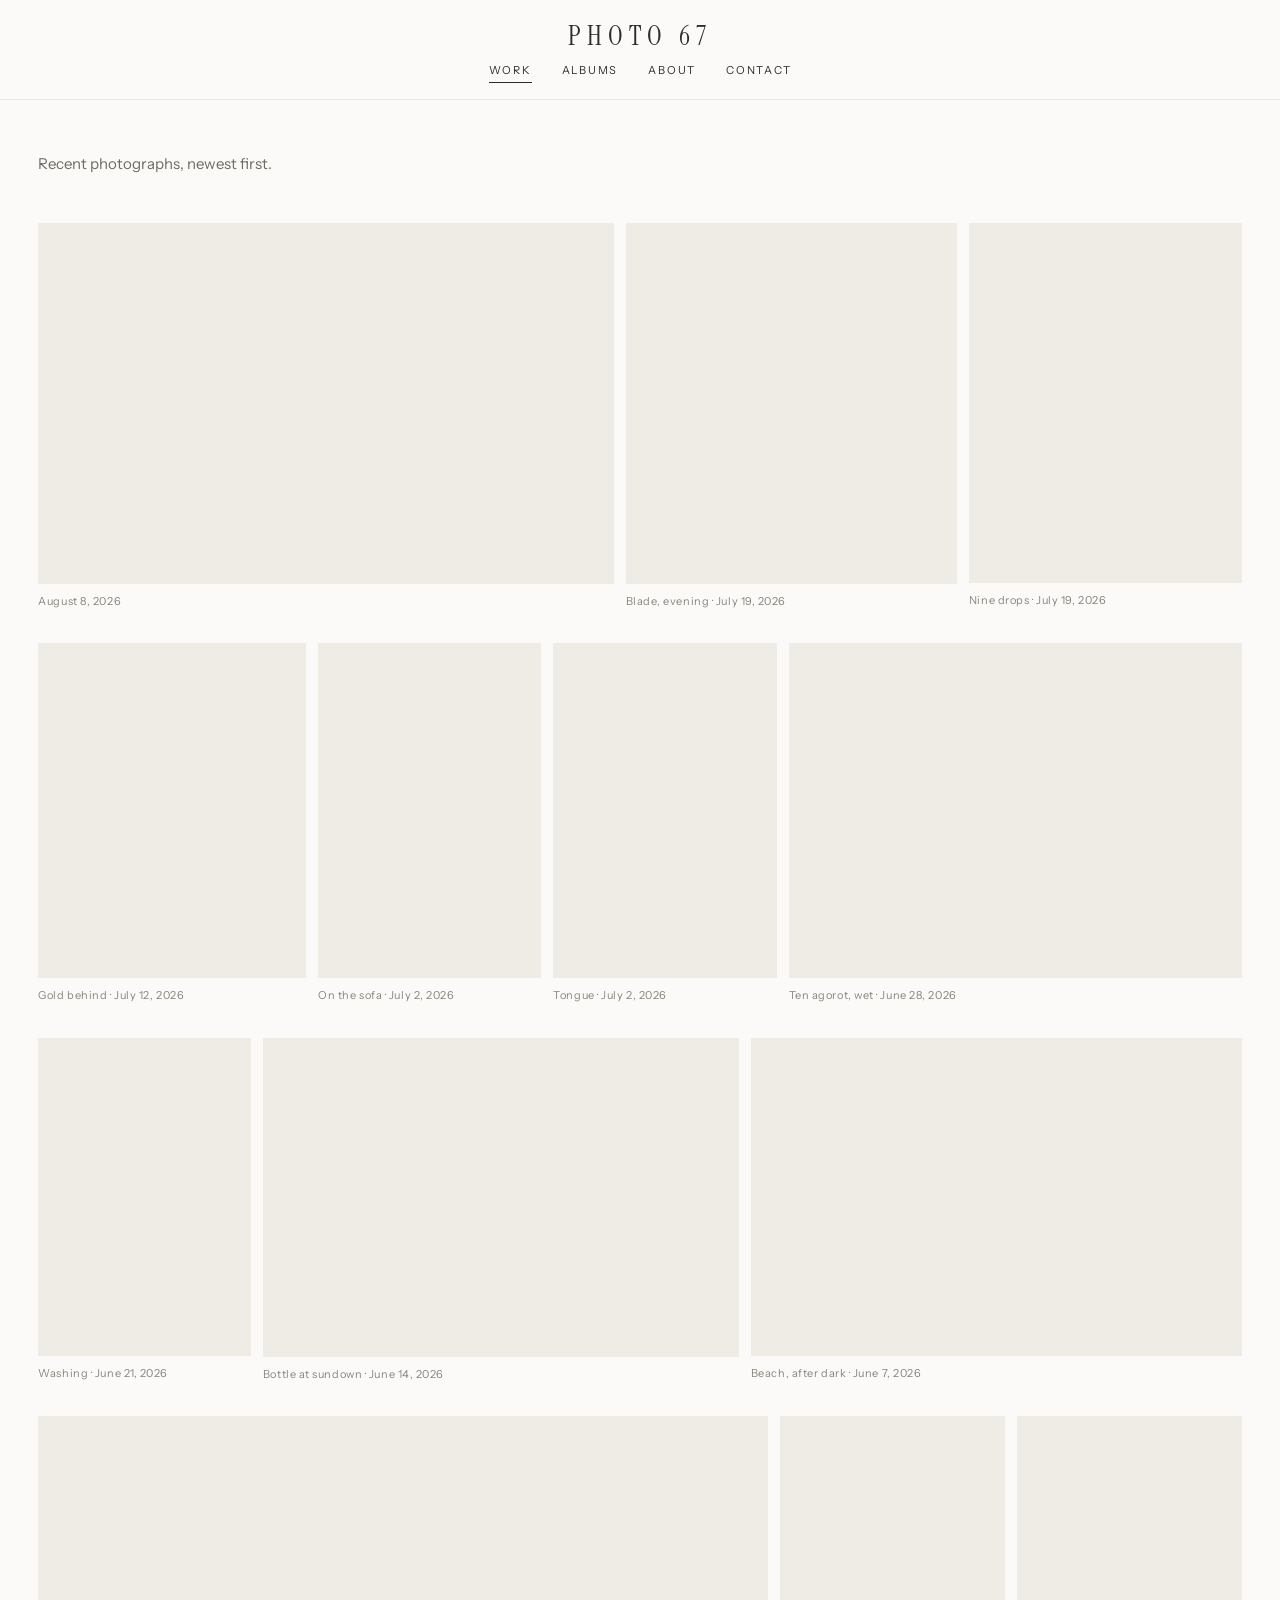
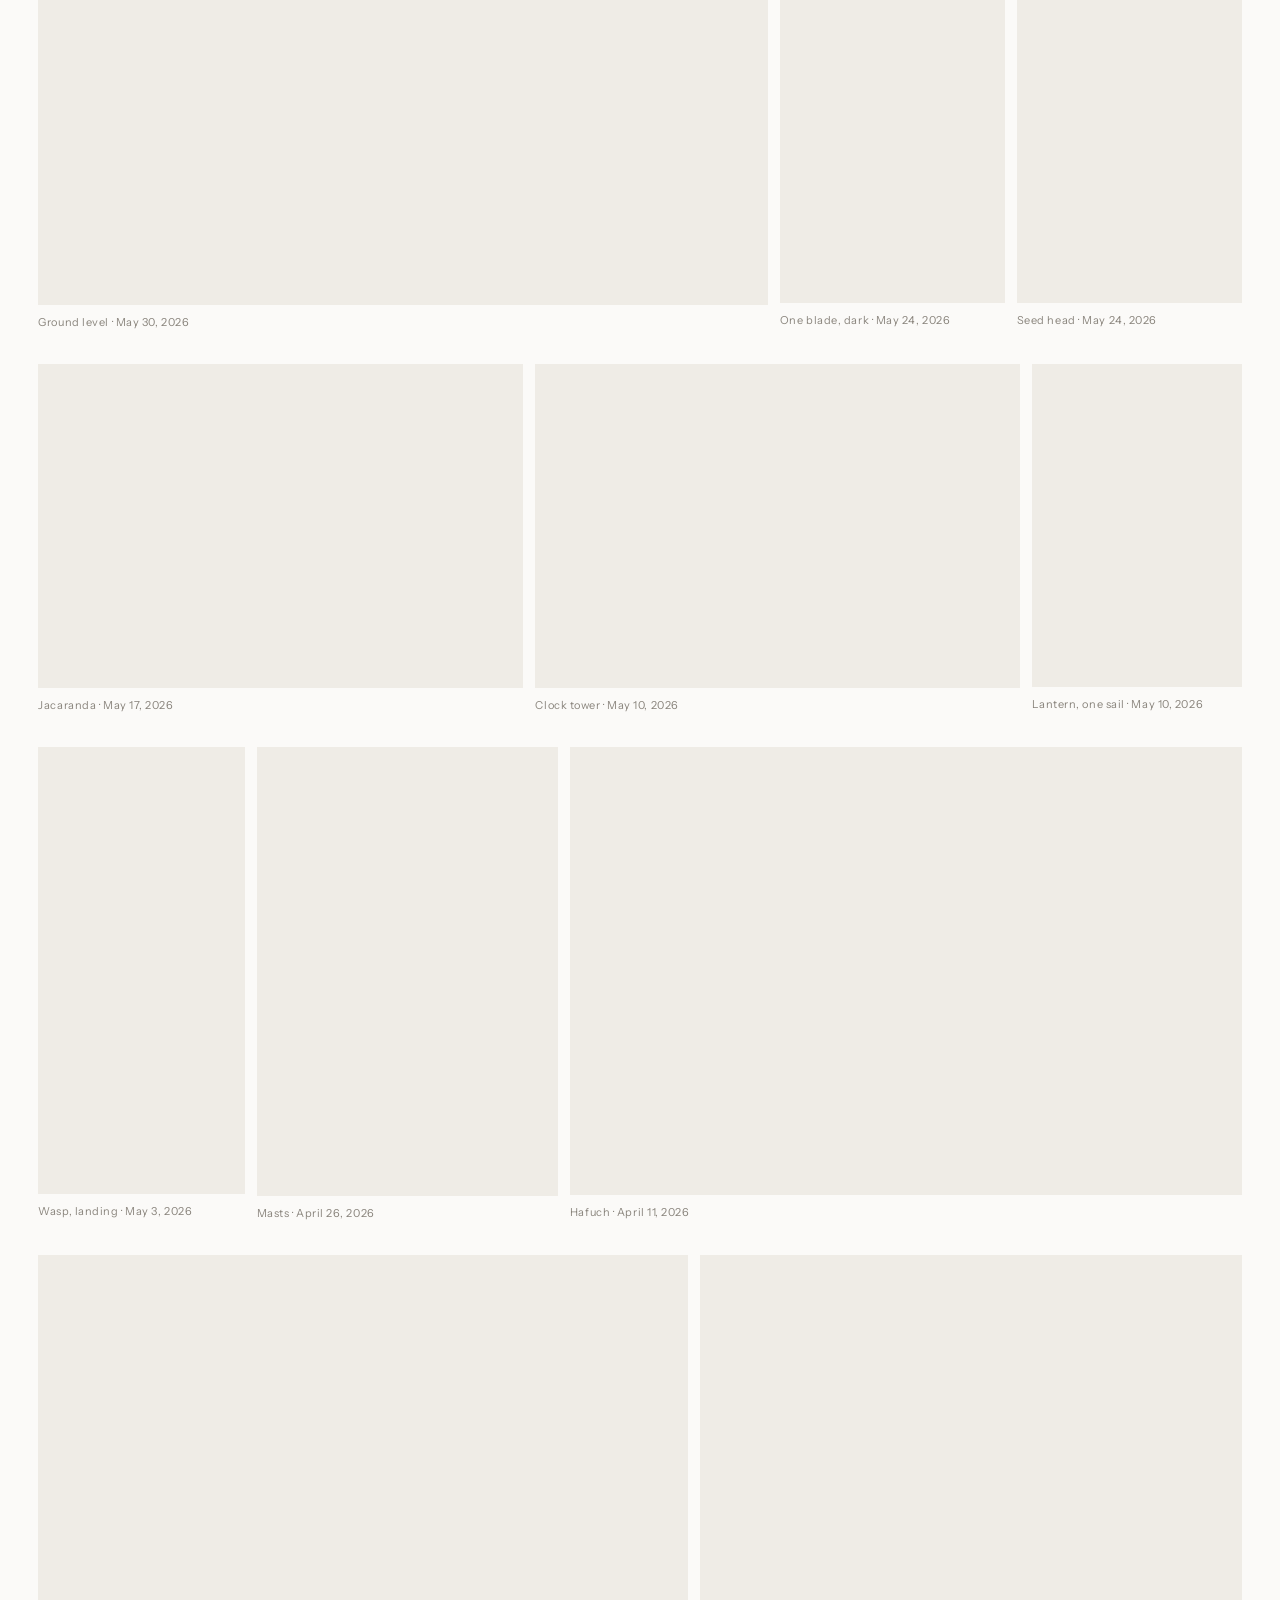
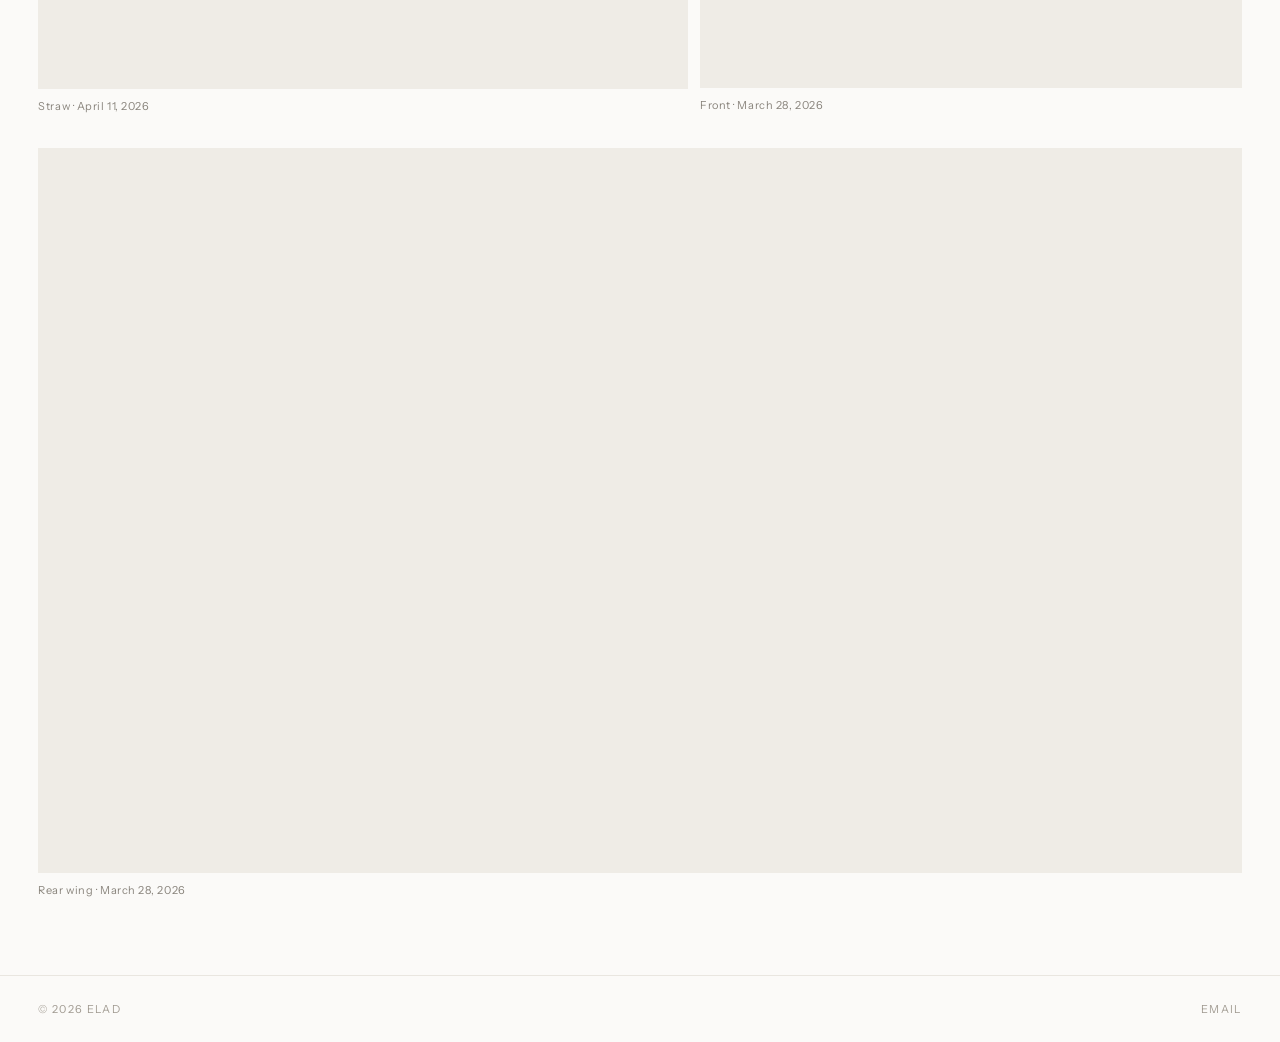
==== commit 843b7a16: "Rebuild photographs" ====
--- a/index.html
+++ b/index.html
@@ -26,7 +26,7 @@
 <meta property="og:title" content="Photo 67">
 <meta property="og:description" content="Photographs by Elad. Close-up, light, and water — Tel Aviv, Israel.">
 <meta property="og:url" content="https://photo67.com/">
-<meta property="og:image" content="https://photo67.com/derived/car/333-1206.webp">
+<meta property="og:image" content="https://photo67.com/derived/car/IMG_1564-1206.webp">
 <meta property="og:image:width" content="1206">
 <meta property="og:image:height" content="756">
 <meta property="og:image:alt" content="Photograph by Elad">
@@ -59,7 +59,7 @@
     <!-- ---------- Home: continuous feed, newest first ---------- -->
     <section data-view="home">
       <p class="standfirst" data-editable="intro">Recent photographs, newest first.</p>
-      <div class="feed" data-feed="home"><figure style="flex-grow:1.595;flex-basis:479px"><img src="/derived/car/333-1206.webp" srcset="/derived/car/333-480.webp 480w, /derived/car/333-900.webp 900w, /derived/car/333-1206.webp 1206w" sizes="(min-width:1400px) 45vw, 60vw" width="1206" height="756" loading="lazy" decoding="async" alt="Photograph by Elad"><figcaption>August 8, 2026</figcaption></figure><figure style="flex-grow:1.595;flex-basis:479px"><img src="/derived/car/IMG_1564-1206.webp" srcset="/derived/car/IMG_1564-480.webp 480w, /derived/car/IMG_1564-900.webp 900w, /derived/car/IMG_1564-1206.webp 1206w" sizes="(min-width:1400px) 45vw, 60vw" width="1206" height="756" loading="lazy" decoding="async" alt="Photograph by Elad"><figcaption>August 8, 2026</figcaption></figure><figure style="flex-grow:0.92;flex-basis:276px"><img src="/derived/water/blade-droplets-1203.webp" srcset="/derived/water/blade-droplets-480.webp 480w, /derived/water/blade-droplets-900.webp 900w, /derived/water/blade-droplets-1203.webp 1203w" sizes="(min-width:1400px) 45vw, 60vw" width="1203" height="1307" loading="lazy" decoding="async" alt="Blade, evening — photograph by Elad"><figcaption>Blade, evening  ·  July 19, 2026</figcaption></figure><figure style="flex-grow:0.758;flex-basis:227px"><img src="/derived/water/dew-blade-1179.webp" srcset="/derived/water/dew-blade-480.webp 480w, /derived/water/dew-blade-900.webp 900w, /derived/water/dew-blade-1179.webp 1179w" sizes="(min-width:1400px) 45vw, 60vw" width="1179" height="1555" loading="lazy" decoding="async" alt="Nine drops — photograph by Elad"><figcaption>Nine drops  ·  July 19, 2026</figcaption></figure><figure style="flex-grow:0.8;flex-basis:240px"><img src="/derived/water/dew-gold-1122.webp" srcset="/derived/water/dew-gold-480.webp 480w, /derived/water/dew-gold-900.webp 900w, /derived/water/dew-gold-1122.webp 1122w" sizes="(min-width:1400px) 45vw, 60vw" width="1122" height="1402" loading="lazy" decoding="async" alt="Gold behind — photograph by Elad"><figcaption>Gold behind  ·  July 12, 2026</figcaption></figure><figure style="flex-grow:0.667;flex-basis:200px"><img src="/derived/dogs/dog-smiling-1366.webp" srcset="/derived/dogs/dog-smiling-480.webp 480w, /derived/dogs/dog-smiling-900.webp 900w, /derived/dogs/dog-smiling-1366.webp 1366w" sizes="(min-width:1400px) 45vw, 60vw" width="1366" height="2048" loading="lazy" decoding="async" alt="On the sofa — photograph by Elad"><figcaption>On the sofa  ·  July 2, 2026</figcaption></figure><figure style="flex-grow:0.667;flex-basis:200px"><img src="/derived/dogs/dog-tongue-1366.webp" srcset="/derived/dogs/dog-tongue-480.webp 480w, /derived/dogs/dog-tongue-900.webp 900w, /derived/dogs/dog-tongue-1366.webp 1366w" sizes="(min-width:1400px) 45vw, 60vw" width="1366" height="2048" loading="lazy" decoding="async" alt="Tongue — photograph by Elad"><figcaption>Tongue  ·  July 2, 2026</figcaption></figure><figure style="flex-grow:1.353;flex-basis:406px"><img src="/derived/water/coin-droplets-1400.webp" srcset="/derived/water/coin-droplets-480.webp 480w, /derived/water/coin-droplets-900.webp 900w, /derived/water/coin-droplets-1400.webp 1400w, /derived/water/coin-droplets-1459.webp 1459w" sizes="(min-width:1400px) 45vw, 60vw" width="1459" height="1078" loading="lazy" decoding="async" alt="Ten agorot, wet — photograph by Elad"><figcaption>Ten agorot, wet  ·  June 28, 2026</figcaption></figure><figure style="flex-grow:0.667;flex-basis:200px"><img src="/derived/dogs/dog-washing-1366.webp" srcset="/derived/dogs/dog-washing-480.webp 480w, /derived/dogs/dog-washing-900.webp 900w, /derived/dogs/dog-washing-1366.webp 1366w" sizes="(min-width:1400px) 45vw, 60vw" width="1366" height="2048" loading="lazy" decoding="async" alt="Washing — photograph by Elad"><figcaption>Washing  ·  June 21, 2026</figcaption></figure><figure style="flex-grow:1.493;flex-basis:448px"><img src="/derived/water/bottle-sunset-1400.webp" srcset="/derived/water/bottle-sunset-480.webp 480w, /derived/water/bottle-sunset-900.webp 900w, /derived/water/bottle-sunset-1400.webp 1400w, /derived/water/bottle-sunset-2000.webp 2000w, /derived/water/bottle-sunset-2048.webp 2048w" sizes="(min-width:1400px) 45vw, 60vw" width="2048" height="1372" loading="lazy" decoding="async" alt="Bottle at sundown — photograph by Elad"><figcaption>Bottle at sundown  ·  June 14, 2026</figcaption></figure><figure style="flex-grow:1.54;flex-basis:462px"><img src="/derived/sea/beach-night-1206.webp" srcset="/derived/sea/beach-night-480.webp 480w, /derived/sea/beach-night-900.webp 900w, /derived/sea/beach-night-1206.webp 1206w" sizes="(min-width:1400px) 45vw, 60vw" width="1206" height="783" loading="lazy" decoding="async" alt="Beach, after dark — photograph by Elad"><figcaption>Beach, after dark  ·  June 7, 2026</figcaption></figure><figure style="flex-grow:1.493;flex-basis:448px"><img src="/derived/green/grass-flowers-1400.webp" srcset="/derived/green/grass-flowers-480.webp 480w, /derived/green/grass-flowers-900.webp 900w, /derived/green/grass-flowers-1400.webp 1400w, /derived/green/grass-flowers-2000.webp 2000w, /derived/green/grass-flowers-2048.webp 2048w" sizes="(min-width:1400px) 45vw, 60vw" width="2048" height="1372" loading="lazy" decoding="async" alt="Ground level — photograph by Elad"><figcaption>Ground level  ·  May 30, 2026</figcaption></figure><figure style="flex-grow:0.461;flex-basis:138px"><img src="/derived/green/blade-dark-945.webp" srcset="/derived/green/blade-dark-480.webp 480w, /derived/green/blade-dark-900.webp 900w, /derived/green/blade-dark-945.webp 945w" sizes="(min-width:1400px) 45vw, 60vw" width="945" height="2048" loading="lazy" decoding="async" alt="One blade, dark — photograph by Elad"><figcaption>One blade, dark  ·  May 24, 2026</figcaption></figure><figure style="flex-grow:0.461;flex-basis:138px"><img src="/derived/green/grass-spike-945.webp" srcset="/derived/green/grass-spike-480.webp 480w, /derived/green/grass-spike-900.webp 900w, /derived/green/grass-spike-945.webp 945w" sizes="(min-width:1400px) 45vw, 60vw" width="945" height="2048" loading="lazy" decoding="async" alt="Seed head — photograph by Elad"><figcaption>Seed head  ·  May 24, 2026</figcaption></figure><figure style="flex-grow:1.499;flex-basis:450px"><img src="/derived/green/jacaranda-1400.webp" srcset="/derived/green/jacaranda-480.webp 480w, /derived/green/jacaranda-900.webp 900w, /derived/green/jacaranda-1400.webp 1400w, /derived/green/jacaranda-2000.webp 2000w, /derived/green/jacaranda-2048.webp 2048w" sizes="(min-width:1400px) 45vw, 60vw" width="2048" height="1366" loading="lazy" decoding="async" alt="Jacaranda — photograph by Elad"><figcaption>Jacaranda  ·  May 17, 2026</figcaption></figure><figure style="flex-grow:1.499;flex-basis:450px"><img src="/derived/sea/clock-tower-1400.webp" srcset="/derived/sea/clock-tower-480.webp 480w, /derived/sea/clock-tower-900.webp 900w, /derived/sea/clock-tower-1400.webp 1400w, /derived/sea/clock-tower-2000.webp 2000w, /derived/sea/clock-tower-2048.webp 2048w" sizes="(min-width:1400px) 45vw, 60vw" width="2048" height="1366" loading="lazy" decoding="async" alt="Clock tower — photograph by Elad"><figcaption>Clock tower  ·  May 10, 2026</figcaption></figure><figure style="flex-grow:0.648;flex-basis:194px"><img src="/derived/sea/lantern-sail-1165.webp" srcset="/derived/sea/lantern-sail-480.webp 480w, /derived/sea/lantern-sail-900.webp 900w, /derived/sea/lantern-sail-1165.webp 1165w" sizes="(min-width:1400px) 45vw, 60vw" width="1165" height="1798" loading="lazy" decoding="async" alt="Lantern, one sail — photograph by Elad"><figcaption>Lantern, one sail  ·  May 10, 2026</figcaption></figure><figure style="flex-grow:0.461;flex-basis:138px"><img src="/derived/green/wasp-945.webp" srcset="/derived/green/wasp-480.webp 480w, /derived/green/wasp-900.webp 900w, /derived/green/wasp-945.webp 945w" sizes="(min-width:1400px) 45vw, 60vw" width="945" height="2048" loading="lazy" decoding="async" alt="Wasp, landing — photograph by Elad"><figcaption>Wasp, landing  ·  May 3, 2026</figcaption></figure><figure style="flex-grow:0.672;flex-basis:202px"><img src="/derived/sea/harbour-sunset-1206.webp" srcset="/derived/sea/harbour-sunset-480.webp 480w, /derived/sea/harbour-sunset-900.webp 900w, /derived/sea/harbour-sunset-1206.webp 1206w" sizes="(min-width:1400px) 45vw, 60vw" width="1206" height="1795" loading="lazy" decoding="async" alt="Masts — photograph by Elad"><figcaption>Masts  ·  April 26, 2026</figcaption></figure><figure style="flex-grow:1.499;flex-basis:450px"><img src="/derived/table/coffee-glass-1400.webp" srcset="/derived/table/coffee-glass-480.webp 480w, /derived/table/coffee-glass-900.webp 900w, /derived/table/coffee-glass-1400.webp 1400w, /derived/table/coffee-glass-2000.webp 2000w, /derived/table/coffee-glass-2048.webp 2048w" sizes="(min-width:1400px) 45vw, 60vw" width="2048" height="1366" loading="lazy" decoding="async" alt="Hafuch — photograph by Elad"><figcaption>Hafuch  ·  April 11, 2026</figcaption></figure><figure style="flex-grow:1.499;flex-basis:450px"><img src="/derived/table/juice-glass-1400.webp" srcset="/derived/table/juice-glass-480.webp 480w, /derived/table/juice-glass-900.webp 900w, /derived/table/juice-glass-1400.webp 1400w, /derived/table/juice-glass-2000.webp 2000w, /derived/table/juice-glass-2048.webp 2048w" sizes="(min-width:1400px) 45vw, 60vw" width="2048" height="1366" loading="lazy" decoding="async" alt="Straw — photograph by Elad"><figcaption>Straw  ·  April 11, 2026</figcaption></figure><figure style="flex-grow:1.25;flex-basis:375px"><img src="/derived/car/toy-car-front-1400.webp" srcset="/derived/car/toy-car-front-480.webp 480w, /derived/car/toy-car-front-900.webp 900w, /derived/car/toy-car-front-1400.webp 1400w, /derived/car/toy-car-front-1770.webp 1770w" sizes="(min-width:1400px) 45vw, 60vw" width="1770" height="1416" loading="lazy" decoding="async" alt="Front — photograph by Elad"><figcaption>Front  ·  March 28, 2026</figcaption></figure><figure style="flex-grow:1.66;flex-basis:498px"><img src="/derived/car/toy-car-1400.webp" srcset="/derived/car/toy-car-480.webp 480w, /derived/car/toy-car-900.webp 900w, /derived/car/toy-car-1400.webp 1400w, /derived/car/toy-car-1934.webp 1934w" sizes="(min-width:1400px) 45vw, 60vw" width="1934" height="1165" loading="lazy" decoding="async" alt="Rear wing — photograph by Elad"><figcaption>Rear wing  ·  March 28, 2026</figcaption></figure></div>
+      <div class="feed" data-feed="home"><figure style="flex-grow:1.595;flex-basis:479px"><img src="/derived/car/IMG_1564-1206.webp" srcset="/derived/car/IMG_1564-480.webp 480w, /derived/car/IMG_1564-900.webp 900w, /derived/car/IMG_1564-1206.webp 1206w" sizes="(min-width:1400px) 45vw, 60vw" width="1206" height="756" loading="lazy" decoding="async" alt="Photograph by Elad"><figcaption>August 8, 2026</figcaption></figure><figure style="flex-grow:0.92;flex-basis:276px"><img src="/derived/water/blade-droplets-1203.webp" srcset="/derived/water/blade-droplets-480.webp 480w, /derived/water/blade-droplets-900.webp 900w, /derived/water/blade-droplets-1203.webp 1203w" sizes="(min-width:1400px) 45vw, 60vw" width="1203" height="1307" loading="lazy" decoding="async" alt="Blade, evening — photograph by Elad"><figcaption>Blade, evening  ·  July 19, 2026</figcaption></figure><figure style="flex-grow:0.758;flex-basis:227px"><img src="/derived/water/dew-blade-1179.webp" srcset="/derived/water/dew-blade-480.webp 480w, /derived/water/dew-blade-900.webp 900w, /derived/water/dew-blade-1179.webp 1179w" sizes="(min-width:1400px) 45vw, 60vw" width="1179" height="1555" loading="lazy" decoding="async" alt="Nine drops — photograph by Elad"><figcaption>Nine drops  ·  July 19, 2026</figcaption></figure><figure style="flex-grow:0.8;flex-basis:240px"><img src="/derived/water/dew-gold-1122.webp" srcset="/derived/water/dew-gold-480.webp 480w, /derived/water/dew-gold-900.webp 900w, /derived/water/dew-gold-1122.webp 1122w" sizes="(min-width:1400px) 45vw, 60vw" width="1122" height="1402" loading="lazy" decoding="async" alt="Gold behind — photograph by Elad"><figcaption>Gold behind  ·  July 12, 2026</figcaption></figure><figure style="flex-grow:0.667;flex-basis:200px"><img src="/derived/dogs/dog-smiling-1366.webp" srcset="/derived/dogs/dog-smiling-480.webp 480w, /derived/dogs/dog-smiling-900.webp 900w, /derived/dogs/dog-smiling-1366.webp 1366w" sizes="(min-width:1400px) 45vw, 60vw" width="1366" height="2048" loading="lazy" decoding="async" alt="On the sofa — photograph by Elad"><figcaption>On the sofa  ·  July 2, 2026</figcaption></figure><figure style="flex-grow:0.667;flex-basis:200px"><img src="/derived/dogs/dog-tongue-1366.webp" srcset="/derived/dogs/dog-tongue-480.webp 480w, /derived/dogs/dog-tongue-900.webp 900w, /derived/dogs/dog-tongue-1366.webp 1366w" sizes="(min-width:1400px) 45vw, 60vw" width="1366" height="2048" loading="lazy" decoding="async" alt="Tongue — photograph by Elad"><figcaption>Tongue  ·  July 2, 2026</figcaption></figure><figure style="flex-grow:1.353;flex-basis:406px"><img src="/derived/water/coin-droplets-1400.webp" srcset="/derived/water/coin-droplets-480.webp 480w, /derived/water/coin-droplets-900.webp 900w, /derived/water/coin-droplets-1400.webp 1400w, /derived/water/coin-droplets-1459.webp 1459w" sizes="(min-width:1400px) 45vw, 60vw" width="1459" height="1078" loading="lazy" decoding="async" alt="Ten agorot, wet — photograph by Elad"><figcaption>Ten agorot, wet  ·  June 28, 2026</figcaption></figure><figure style="flex-grow:0.667;flex-basis:200px"><img src="/derived/dogs/dog-washing-1366.webp" srcset="/derived/dogs/dog-washing-480.webp 480w, /derived/dogs/dog-washing-900.webp 900w, /derived/dogs/dog-washing-1366.webp 1366w" sizes="(min-width:1400px) 45vw, 60vw" width="1366" height="2048" loading="lazy" decoding="async" alt="Washing — photograph by Elad"><figcaption>Washing  ·  June 21, 2026</figcaption></figure><figure style="flex-grow:1.493;flex-basis:448px"><img src="/derived/water/bottle-sunset-1400.webp" srcset="/derived/water/bottle-sunset-480.webp 480w, /derived/water/bottle-sunset-900.webp 900w, /derived/water/bottle-sunset-1400.webp 1400w, /derived/water/bottle-sunset-2000.webp 2000w, /derived/water/bottle-sunset-2048.webp 2048w" sizes="(min-width:1400px) 45vw, 60vw" width="2048" height="1372" loading="lazy" decoding="async" alt="Bottle at sundown — photograph by Elad"><figcaption>Bottle at sundown  ·  June 14, 2026</figcaption></figure><figure style="flex-grow:1.54;flex-basis:462px"><img src="/derived/sea/beach-night-1206.webp" srcset="/derived/sea/beach-night-480.webp 480w, /derived/sea/beach-night-900.webp 900w, /derived/sea/beach-night-1206.webp 1206w" sizes="(min-width:1400px) 45vw, 60vw" width="1206" height="783" loading="lazy" decoding="async" alt="Beach, after dark — photograph by Elad"><figcaption>Beach, after dark  ·  June 7, 2026</figcaption></figure><figure style="flex-grow:1.493;flex-basis:448px"><img src="/derived/green/grass-flowers-1400.webp" srcset="/derived/green/grass-flowers-480.webp 480w, /derived/green/grass-flowers-900.webp 900w, /derived/green/grass-flowers-1400.webp 1400w, /derived/green/grass-flowers-2000.webp 2000w, /derived/green/grass-flowers-2048.webp 2048w" sizes="(min-width:1400px) 45vw, 60vw" width="2048" height="1372" loading="lazy" decoding="async" alt="Ground level — photograph by Elad"><figcaption>Ground level  ·  May 30, 2026</figcaption></figure><figure style="flex-grow:0.461;flex-basis:138px"><img src="/derived/green/blade-dark-945.webp" srcset="/derived/green/blade-dark-480.webp 480w, /derived/green/blade-dark-900.webp 900w, /derived/green/blade-dark-945.webp 945w" sizes="(min-width:1400px) 45vw, 60vw" width="945" height="2048" loading="lazy" decoding="async" alt="One blade, dark — photograph by Elad"><figcaption>One blade, dark  ·  May 24, 2026</figcaption></figure><figure style="flex-grow:0.461;flex-basis:138px"><img src="/derived/green/grass-spike-945.webp" srcset="/derived/green/grass-spike-480.webp 480w, /derived/green/grass-spike-900.webp 900w, /derived/green/grass-spike-945.webp 945w" sizes="(min-width:1400px) 45vw, 60vw" width="945" height="2048" loading="lazy" decoding="async" alt="Seed head — photograph by Elad"><figcaption>Seed head  ·  May 24, 2026</figcaption></figure><figure style="flex-grow:1.499;flex-basis:450px"><img src="/derived/green/jacaranda-1400.webp" srcset="/derived/green/jacaranda-480.webp 480w, /derived/green/jacaranda-900.webp 900w, /derived/green/jacaranda-1400.webp 1400w, /derived/green/jacaranda-2000.webp 2000w, /derived/green/jacaranda-2048.webp 2048w" sizes="(min-width:1400px) 45vw, 60vw" width="2048" height="1366" loading="lazy" decoding="async" alt="Jacaranda — photograph by Elad"><figcaption>Jacaranda  ·  May 17, 2026</figcaption></figure><figure style="flex-grow:1.499;flex-basis:450px"><img src="/derived/sea/clock-tower-1400.webp" srcset="/derived/sea/clock-tower-480.webp 480w, /derived/sea/clock-tower-900.webp 900w, /derived/sea/clock-tower-1400.webp 1400w, /derived/sea/clock-tower-2000.webp 2000w, /derived/sea/clock-tower-2048.webp 2048w" sizes="(min-width:1400px) 45vw, 60vw" width="2048" height="1366" loading="lazy" decoding="async" alt="Clock tower — photograph by Elad"><figcaption>Clock tower  ·  May 10, 2026</figcaption></figure><figure style="flex-grow:0.648;flex-basis:194px"><img src="/derived/sea/lantern-sail-1165.webp" srcset="/derived/sea/lantern-sail-480.webp 480w, /derived/sea/lantern-sail-900.webp 900w, /derived/sea/lantern-sail-1165.webp 1165w" sizes="(min-width:1400px) 45vw, 60vw" width="1165" height="1798" loading="lazy" decoding="async" alt="Lantern, one sail — photograph by Elad"><figcaption>Lantern, one sail  ·  May 10, 2026</figcaption></figure><figure style="flex-grow:0.461;flex-basis:138px"><img src="/derived/green/wasp-945.webp" srcset="/derived/green/wasp-480.webp 480w, /derived/green/wasp-900.webp 900w, /derived/green/wasp-945.webp 945w" sizes="(min-width:1400px) 45vw, 60vw" width="945" height="2048" loading="lazy" decoding="async" alt="Wasp, landing — photograph by Elad"><figcaption>Wasp, landing  ·  May 3, 2026</figcaption></figure><figure style="flex-grow:0.672;flex-basis:202px"><img src="/derived/sea/harbour-sunset-1206.webp" srcset="/derived/sea/harbour-sunset-480.webp 480w, /derived/sea/harbour-sunset-900.webp 900w, /derived/sea/harbour-sunset-1206.webp 1206w" sizes="(min-width:1400px) 45vw, 60vw" width="1206" height="1795" loading="lazy" decoding="async" alt="Masts — photograph by Elad"><figcaption>Masts  ·  April 26, 2026</figcaption></figure><figure style="flex-grow:1.499;flex-basis:450px"><img src="/derived/table/coffee-glass-1400.webp" srcset="/derived/table/coffee-glass-480.webp 480w, /derived/table/coffee-glass-900.webp 900w, /derived/table/coffee-glass-1400.webp 1400w, /derived/table/coffee-glass-2000.webp 2000w, /derived/table/coffee-glass-2048.webp 2048w" sizes="(min-width:1400px) 45vw, 60vw" width="2048" height="1366" loading="lazy" decoding="async" alt="Hafuch — photograph by Elad"><figcaption>Hafuch  ·  April 11, 2026</figcaption></figure><figure style="flex-grow:1.499;flex-basis:450px"><img src="/derived/table/juice-glass-1400.webp" srcset="/derived/table/juice-glass-480.webp 480w, /derived/table/juice-glass-900.webp 900w, /derived/table/juice-glass-1400.webp 1400w, /derived/table/juice-glass-2000.webp 2000w, /derived/table/juice-glass-2048.webp 2048w" sizes="(min-width:1400px) 45vw, 60vw" width="2048" height="1366" loading="lazy" decoding="async" alt="Straw — photograph by Elad"><figcaption>Straw  ·  April 11, 2026</figcaption></figure><figure style="flex-grow:1.25;flex-basis:375px"><img src="/derived/car/toy-car-front-1400.webp" srcset="/derived/car/toy-car-front-480.webp 480w, /derived/car/toy-car-front-900.webp 900w, /derived/car/toy-car-front-1400.webp 1400w, /derived/car/toy-car-front-1770.webp 1770w" sizes="(min-width:1400px) 45vw, 60vw" width="1770" height="1416" loading="lazy" decoding="async" alt="Front — photograph by Elad"><figcaption>Front  ·  March 28, 2026</figcaption></figure><figure style="flex-grow:1.66;flex-basis:498px"><img src="/derived/car/toy-car-1400.webp" srcset="/derived/car/toy-car-480.webp 480w, /derived/car/toy-car-900.webp 900w, /derived/car/toy-car-1400.webp 1400w, /derived/car/toy-car-1934.webp 1934w" sizes="(min-width:1400px) 45vw, 60vw" width="1934" height="1165" loading="lazy" decoding="async" alt="Rear wing — photograph by Elad"><figcaption>Rear wing  ·  March 28, 2026</figcaption></figure></div>
     </section>
 
     <!-- ---------- Albums index ---------- -->
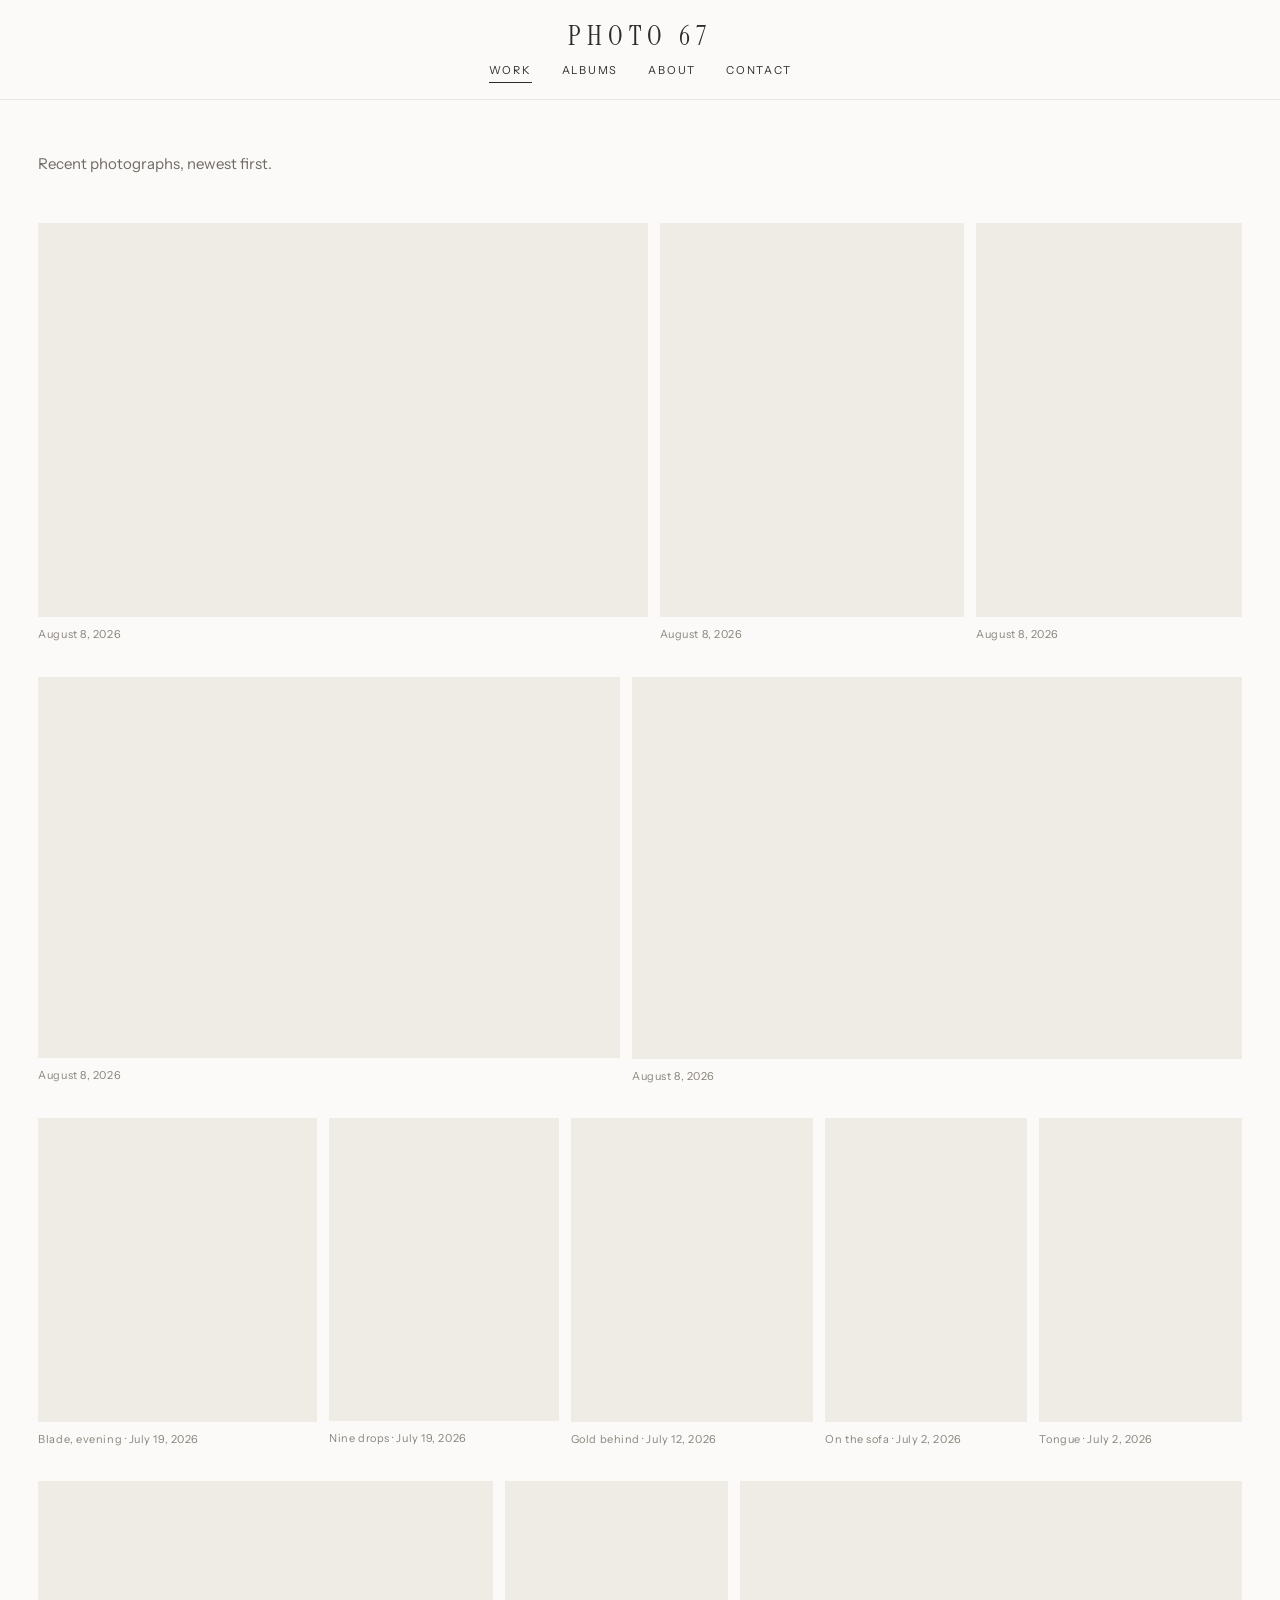
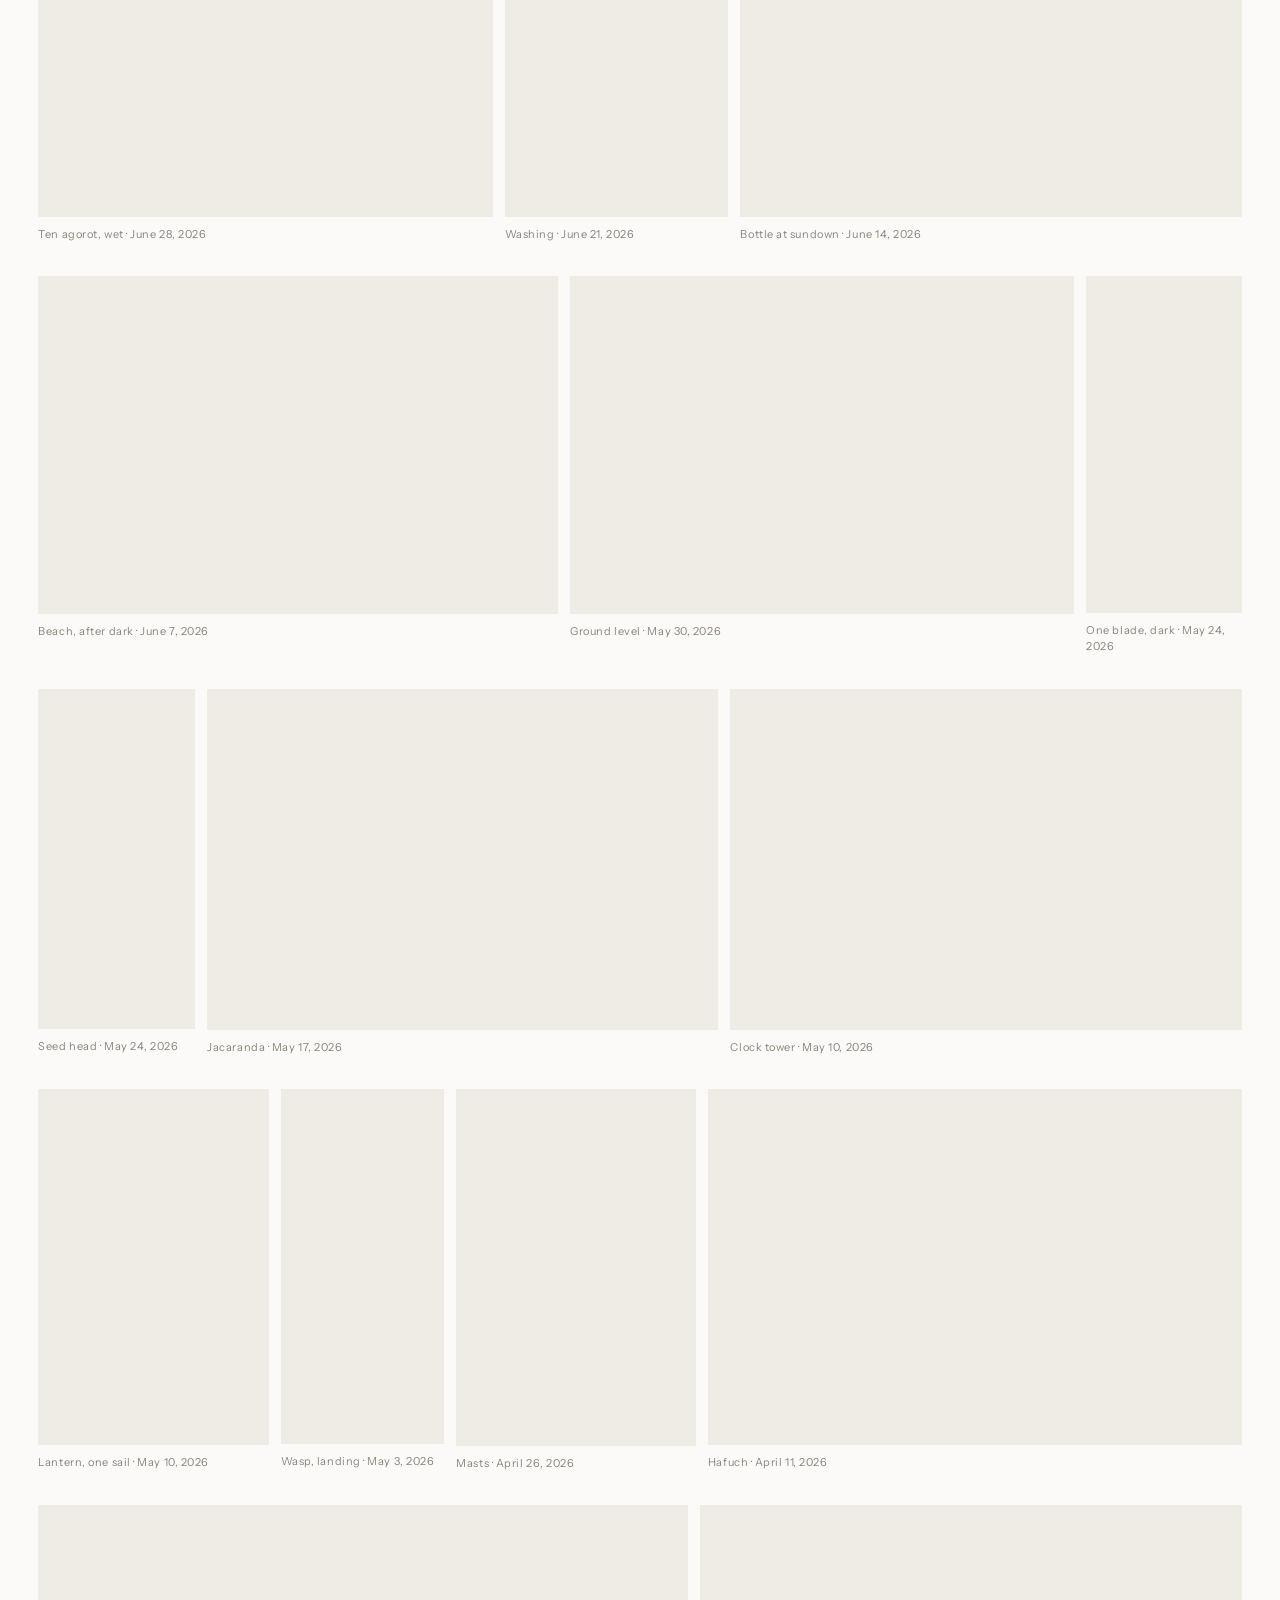
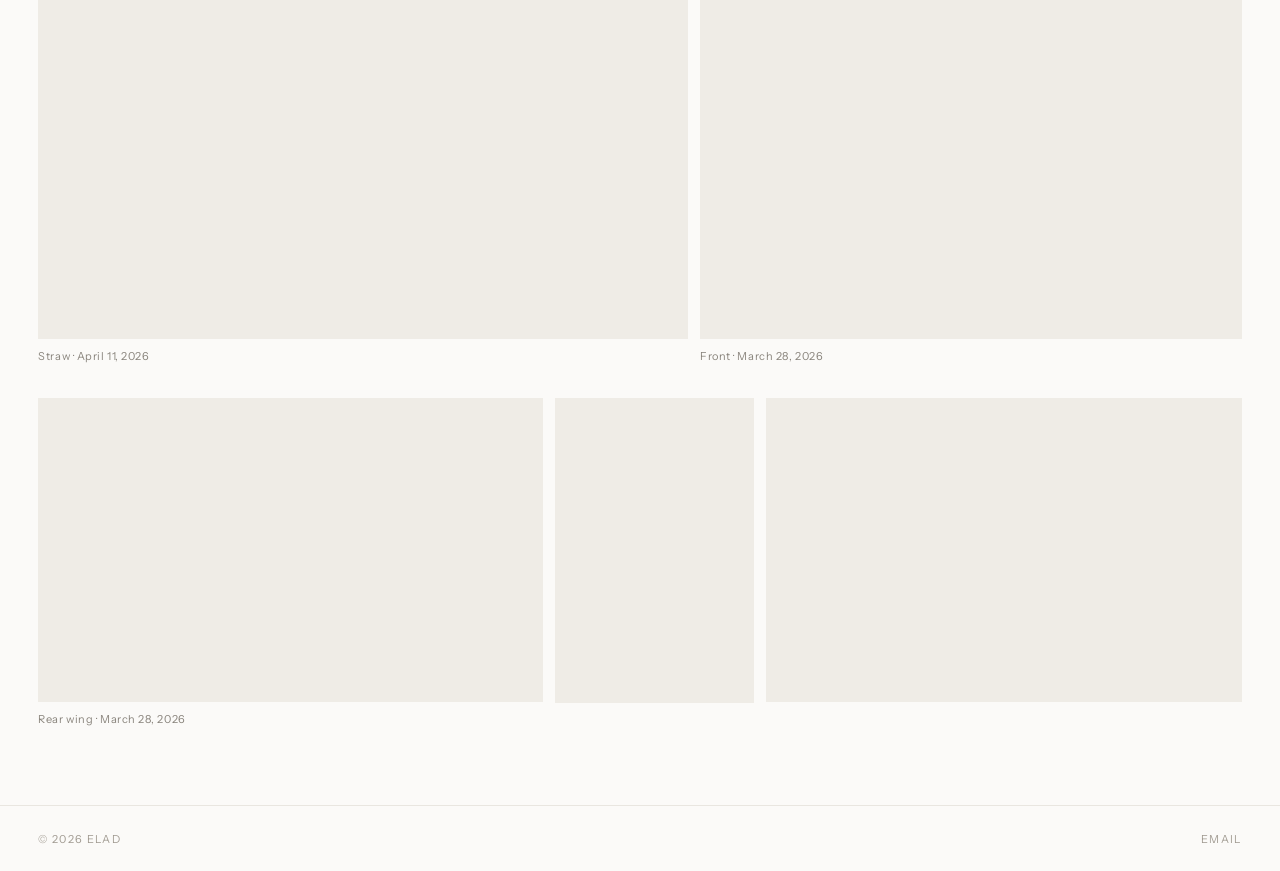
==== commit fd6c5dd9: "Rebuild photographs" ====
--- a/index.html
+++ b/index.html
@@ -26,9 +26,9 @@
 <meta property="og:title" content="Photo 67">
 <meta property="og:description" content="Photographs by Elad. Close-up, light, and water — Tel Aviv, Israel.">
 <meta property="og:url" content="https://photo67.com/">
-<meta property="og:image" content="https://photo67.com/derived/car/IMG_1564-1206.webp">
+<meta property="og:image" content="https://photo67.com/derived/caesarea/IMG_1560-1206.webp">
 <meta property="og:image:width" content="1206">
-<meta property="og:image:height" content="756">
+<meta property="og:image:height" content="779">
 <meta property="og:image:alt" content="Photograph by Elad">
 <meta name="twitter:card" content="summary_large_image">
 </head>
@@ -59,7 +59,7 @@
     <!-- ---------- Home: continuous feed, newest first ---------- -->
     <section data-view="home">
       <p class="standfirst" data-editable="intro">Recent photographs, newest first.</p>
-      <div class="feed" data-feed="home"><figure style="flex-grow:1.595;flex-basis:479px"><img src="/derived/car/IMG_1564-1206.webp" srcset="/derived/car/IMG_1564-480.webp 480w, /derived/car/IMG_1564-900.webp 900w, /derived/car/IMG_1564-1206.webp 1206w" sizes="(min-width:1400px) 45vw, 60vw" width="1206" height="756" loading="lazy" decoding="async" alt="Photograph by Elad"><figcaption>August 8, 2026</figcaption></figure><figure style="flex-grow:0.92;flex-basis:276px"><img src="/derived/water/blade-droplets-1203.webp" srcset="/derived/water/blade-droplets-480.webp 480w, /derived/water/blade-droplets-900.webp 900w, /derived/water/blade-droplets-1203.webp 1203w" sizes="(min-width:1400px) 45vw, 60vw" width="1203" height="1307" loading="lazy" decoding="async" alt="Blade, evening — photograph by Elad"><figcaption>Blade, evening  ·  July 19, 2026</figcaption></figure><figure style="flex-grow:0.758;flex-basis:227px"><img src="/derived/water/dew-blade-1179.webp" srcset="/derived/water/dew-blade-480.webp 480w, /derived/water/dew-blade-900.webp 900w, /derived/water/dew-blade-1179.webp 1179w" sizes="(min-width:1400px) 45vw, 60vw" width="1179" height="1555" loading="lazy" decoding="async" alt="Nine drops — photograph by Elad"><figcaption>Nine drops  ·  July 19, 2026</figcaption></figure><figure style="flex-grow:0.8;flex-basis:240px"><img src="/derived/water/dew-gold-1122.webp" srcset="/derived/water/dew-gold-480.webp 480w, /derived/water/dew-gold-900.webp 900w, /derived/water/dew-gold-1122.webp 1122w" sizes="(min-width:1400px) 45vw, 60vw" width="1122" height="1402" loading="lazy" decoding="async" alt="Gold behind — photograph by Elad"><figcaption>Gold behind  ·  July 12, 2026</figcaption></figure><figure style="flex-grow:0.667;flex-basis:200px"><img src="/derived/dogs/dog-smiling-1366.webp" srcset="/derived/dogs/dog-smiling-480.webp 480w, /derived/dogs/dog-smiling-900.webp 900w, /derived/dogs/dog-smiling-1366.webp 1366w" sizes="(min-width:1400px) 45vw, 60vw" width="1366" height="2048" loading="lazy" decoding="async" alt="On the sofa — photograph by Elad"><figcaption>On the sofa  ·  July 2, 2026</figcaption></figure><figure style="flex-grow:0.667;flex-basis:200px"><img src="/derived/dogs/dog-tongue-1366.webp" srcset="/derived/dogs/dog-tongue-480.webp 480w, /derived/dogs/dog-tongue-900.webp 900w, /derived/dogs/dog-tongue-1366.webp 1366w" sizes="(min-width:1400px) 45vw, 60vw" width="1366" height="2048" loading="lazy" decoding="async" alt="Tongue — photograph by Elad"><figcaption>Tongue  ·  July 2, 2026</figcaption></figure><figure style="flex-grow:1.353;flex-basis:406px"><img src="/derived/water/coin-droplets-1400.webp" srcset="/derived/water/coin-droplets-480.webp 480w, /derived/water/coin-droplets-900.webp 900w, /derived/water/coin-droplets-1400.webp 1400w, /derived/water/coin-droplets-1459.webp 1459w" sizes="(min-width:1400px) 45vw, 60vw" width="1459" height="1078" loading="lazy" decoding="async" alt="Ten agorot, wet — photograph by Elad"><figcaption>Ten agorot, wet  ·  June 28, 2026</figcaption></figure><figure style="flex-grow:0.667;flex-basis:200px"><img src="/derived/dogs/dog-washing-1366.webp" srcset="/derived/dogs/dog-washing-480.webp 480w, /derived/dogs/dog-washing-900.webp 900w, /derived/dogs/dog-washing-1366.webp 1366w" sizes="(min-width:1400px) 45vw, 60vw" width="1366" height="2048" loading="lazy" decoding="async" alt="Washing — photograph by Elad"><figcaption>Washing  ·  June 21, 2026</figcaption></figure><figure style="flex-grow:1.493;flex-basis:448px"><img src="/derived/water/bottle-sunset-1400.webp" srcset="/derived/water/bottle-sunset-480.webp 480w, /derived/water/bottle-sunset-900.webp 900w, /derived/water/bottle-sunset-1400.webp 1400w, /derived/water/bottle-sunset-2000.webp 2000w, /derived/water/bottle-sunset-2048.webp 2048w" sizes="(min-width:1400px) 45vw, 60vw" width="2048" height="1372" loading="lazy" decoding="async" alt="Bottle at sundown — photograph by Elad"><figcaption>Bottle at sundown  ·  June 14, 2026</figcaption></figure><figure style="flex-grow:1.54;flex-basis:462px"><img src="/derived/sea/beach-night-1206.webp" srcset="/derived/sea/beach-night-480.webp 480w, /derived/sea/beach-night-900.webp 900w, /derived/sea/beach-night-1206.webp 1206w" sizes="(min-width:1400px) 45vw, 60vw" width="1206" height="783" loading="lazy" decoding="async" alt="Beach, after dark — photograph by Elad"><figcaption>Beach, after dark  ·  June 7, 2026</figcaption></figure><figure style="flex-grow:1.493;flex-basis:448px"><img src="/derived/green/grass-flowers-1400.webp" srcset="/derived/green/grass-flowers-480.webp 480w, /derived/green/grass-flowers-900.webp 900w, /derived/green/grass-flowers-1400.webp 1400w, /derived/green/grass-flowers-2000.webp 2000w, /derived/green/grass-flowers-2048.webp 2048w" sizes="(min-width:1400px) 45vw, 60vw" width="2048" height="1372" loading="lazy" decoding="async" alt="Ground level — photograph by Elad"><figcaption>Ground level  ·  May 30, 2026</figcaption></figure><figure style="flex-grow:0.461;flex-basis:138px"><img src="/derived/green/blade-dark-945.webp" srcset="/derived/green/blade-dark-480.webp 480w, /derived/green/blade-dark-900.webp 900w, /derived/green/blade-dark-945.webp 945w" sizes="(min-width:1400px) 45vw, 60vw" width="945" height="2048" loading="lazy" decoding="async" alt="One blade, dark — photograph by Elad"><figcaption>One blade, dark  ·  May 24, 2026</figcaption></figure><figure style="flex-grow:0.461;flex-basis:138px"><img src="/derived/green/grass-spike-945.webp" srcset="/derived/green/grass-spike-480.webp 480w, /derived/green/grass-spike-900.webp 900w, /derived/green/grass-spike-945.webp 945w" sizes="(min-width:1400px) 45vw, 60vw" width="945" height="2048" loading="lazy" decoding="async" alt="Seed head — photograph by Elad"><figcaption>Seed head  ·  May 24, 2026</figcaption></figure><figure style="flex-grow:1.499;flex-basis:450px"><img src="/derived/green/jacaranda-1400.webp" srcset="/derived/green/jacaranda-480.webp 480w, /derived/green/jacaranda-900.webp 900w, /derived/green/jacaranda-1400.webp 1400w, /derived/green/jacaranda-2000.webp 2000w, /derived/green/jacaranda-2048.webp 2048w" sizes="(min-width:1400px) 45vw, 60vw" width="2048" height="1366" loading="lazy" decoding="async" alt="Jacaranda — photograph by Elad"><figcaption>Jacaranda  ·  May 17, 2026</figcaption></figure><figure style="flex-grow:1.499;flex-basis:450px"><img src="/derived/sea/clock-tower-1400.webp" srcset="/derived/sea/clock-tower-480.webp 480w, /derived/sea/clock-tower-900.webp 900w, /derived/sea/clock-tower-1400.webp 1400w, /derived/sea/clock-tower-2000.webp 2000w, /derived/sea/clock-tower-2048.webp 2048w" sizes="(min-width:1400px) 45vw, 60vw" width="2048" height="1366" loading="lazy" decoding="async" alt="Clock tower — photograph by Elad"><figcaption>Clock tower  ·  May 10, 2026</figcaption></figure><figure style="flex-grow:0.648;flex-basis:194px"><img src="/derived/sea/lantern-sail-1165.webp" srcset="/derived/sea/lantern-sail-480.webp 480w, /derived/sea/lantern-sail-900.webp 900w, /derived/sea/lantern-sail-1165.webp 1165w" sizes="(min-width:1400px) 45vw, 60vw" width="1165" height="1798" loading="lazy" decoding="async" alt="Lantern, one sail — photograph by Elad"><figcaption>Lantern, one sail  ·  May 10, 2026</figcaption></figure><figure style="flex-grow:0.461;flex-basis:138px"><img src="/derived/green/wasp-945.webp" srcset="/derived/green/wasp-480.webp 480w, /derived/green/wasp-900.webp 900w, /derived/green/wasp-945.webp 945w" sizes="(min-width:1400px) 45vw, 60vw" width="945" height="2048" loading="lazy" decoding="async" alt="Wasp, landing — photograph by Elad"><figcaption>Wasp, landing  ·  May 3, 2026</figcaption></figure><figure style="flex-grow:0.672;flex-basis:202px"><img src="/derived/sea/harbour-sunset-1206.webp" srcset="/derived/sea/harbour-sunset-480.webp 480w, /derived/sea/harbour-sunset-900.webp 900w, /derived/sea/harbour-sunset-1206.webp 1206w" sizes="(min-width:1400px) 45vw, 60vw" width="1206" height="1795" loading="lazy" decoding="async" alt="Masts — photograph by Elad"><figcaption>Masts  ·  April 26, 2026</figcaption></figure><figure style="flex-grow:1.499;flex-basis:450px"><img src="/derived/table/coffee-glass-1400.webp" srcset="/derived/table/coffee-glass-480.webp 480w, /derived/table/coffee-glass-900.webp 900w, /derived/table/coffee-glass-1400.webp 1400w, /derived/table/coffee-glass-2000.webp 2000w, /derived/table/coffee-glass-2048.webp 2048w" sizes="(min-width:1400px) 45vw, 60vw" width="2048" height="1366" loading="lazy" decoding="async" alt="Hafuch — photograph by Elad"><figcaption>Hafuch  ·  April 11, 2026</figcaption></figure><figure style="flex-grow:1.499;flex-basis:450px"><img src="/derived/table/juice-glass-1400.webp" srcset="/derived/table/juice-glass-480.webp 480w, /derived/table/juice-glass-900.webp 900w, /derived/table/juice-glass-1400.webp 1400w, /derived/table/juice-glass-2000.webp 2000w, /derived/table/juice-glass-2048.webp 2048w" sizes="(min-width:1400px) 45vw, 60vw" width="2048" height="1366" loading="lazy" decoding="async" alt="Straw — photograph by Elad"><figcaption>Straw  ·  April 11, 2026</figcaption></figure><figure style="flex-grow:1.25;flex-basis:375px"><img src="/derived/car/toy-car-front-1400.webp" srcset="/derived/car/toy-car-front-480.webp 480w, /derived/car/toy-car-front-900.webp 900w, /derived/car/toy-car-front-1400.webp 1400w, /derived/car/toy-car-front-1770.webp 1770w" sizes="(min-width:1400px) 45vw, 60vw" width="1770" height="1416" loading="lazy" decoding="async" alt="Front — photograph by Elad"><figcaption>Front  ·  March 28, 2026</figcaption></figure><figure style="flex-grow:1.66;flex-basis:498px"><img src="/derived/car/toy-car-1400.webp" srcset="/derived/car/toy-car-480.webp 480w, /derived/car/toy-car-900.webp 900w, /derived/car/toy-car-1400.webp 1400w, /derived/car/toy-car-1934.webp 1934w" sizes="(min-width:1400px) 45vw, 60vw" width="1934" height="1165" loading="lazy" decoding="async" alt="Rear wing — photograph by Elad"><figcaption>Rear wing  ·  March 28, 2026</figcaption></figure></div>
+      <div class="feed" data-feed="home"><figure style="flex-grow:1.548;flex-basis:464px"><img src="/derived/caesarea/IMG_1560-1206.webp" srcset="/derived/caesarea/IMG_1560-480.webp 480w, /derived/caesarea/IMG_1560-900.webp 900w, /derived/caesarea/IMG_1560-1206.webp 1206w" sizes="(min-width:1400px) 45vw, 60vw" width="1206" height="779" loading="lazy" decoding="async" alt="Photograph by Elad"><figcaption>August 8, 2026</figcaption></figure><figure style="flex-grow:0.773;flex-basis:232px"><img src="/derived/caesarea/IMG_1561-1206.webp" srcset="/derived/caesarea/IMG_1561-480.webp 480w, /derived/caesarea/IMG_1561-900.webp 900w, /derived/caesarea/IMG_1561-1206.webp 1206w" sizes="(min-width:1400px) 45vw, 60vw" width="1206" height="1560" loading="lazy" decoding="async" alt="Photograph by Elad"><figcaption>August 8, 2026</figcaption></figure><figure style="flex-grow:0.674;flex-basis:202px"><img src="/derived/caesarea/IMG_1562-1206.webp" srcset="/derived/caesarea/IMG_1562-480.webp 480w, /derived/caesarea/IMG_1562-900.webp 900w, /derived/caesarea/IMG_1562-1206.webp 1206w" sizes="(min-width:1400px) 45vw, 60vw" width="1206" height="1789" loading="lazy" decoding="async" alt="Photograph by Elad"><figcaption>August 8, 2026</figcaption></figure><figure style="flex-grow:1.525;flex-basis:457px"><img src="/derived/caesarea/IMG_1563-1206.webp" srcset="/derived/caesarea/IMG_1563-480.webp 480w, /derived/caesarea/IMG_1563-900.webp 900w, /derived/caesarea/IMG_1563-1206.webp 1206w" sizes="(min-width:1400px) 45vw, 60vw" width="1206" height="791" loading="lazy" decoding="async" alt="Photograph by Elad"><figcaption>August 8, 2026</figcaption></figure><figure style="flex-grow:1.595;flex-basis:479px"><img src="/derived/car/IMG_1564-1206.webp" srcset="/derived/car/IMG_1564-480.webp 480w, /derived/car/IMG_1564-900.webp 900w, /derived/car/IMG_1564-1206.webp 1206w" sizes="(min-width:1400px) 45vw, 60vw" width="1206" height="756" loading="lazy" decoding="async" alt="Photograph by Elad"><figcaption>August 8, 2026</figcaption></figure><figure style="flex-grow:0.92;flex-basis:276px"><img src="/derived/water/blade-droplets-1203.webp" srcset="/derived/water/blade-droplets-480.webp 480w, /derived/water/blade-droplets-900.webp 900w, /derived/water/blade-droplets-1203.webp 1203w" sizes="(min-width:1400px) 45vw, 60vw" width="1203" height="1307" loading="lazy" decoding="async" alt="Blade, evening — photograph by Elad"><figcaption>Blade, evening  ·  July 19, 2026</figcaption></figure><figure style="flex-grow:0.758;flex-basis:227px"><img src="/derived/water/dew-blade-1179.webp" srcset="/derived/water/dew-blade-480.webp 480w, /derived/water/dew-blade-900.webp 900w, /derived/water/dew-blade-1179.webp 1179w" sizes="(min-width:1400px) 45vw, 60vw" width="1179" height="1555" loading="lazy" decoding="async" alt="Nine drops — photograph by Elad"><figcaption>Nine drops  ·  July 19, 2026</figcaption></figure><figure style="flex-grow:0.8;flex-basis:240px"><img src="/derived/water/dew-gold-1122.webp" srcset="/derived/water/dew-gold-480.webp 480w, /derived/water/dew-gold-900.webp 900w, /derived/water/dew-gold-1122.webp 1122w" sizes="(min-width:1400px) 45vw, 60vw" width="1122" height="1402" loading="lazy" decoding="async" alt="Gold behind — photograph by Elad"><figcaption>Gold behind  ·  July 12, 2026</figcaption></figure><figure style="flex-grow:0.667;flex-basis:200px"><img src="/derived/dogs/dog-smiling-1366.webp" srcset="/derived/dogs/dog-smiling-480.webp 480w, /derived/dogs/dog-smiling-900.webp 900w, /derived/dogs/dog-smiling-1366.webp 1366w" sizes="(min-width:1400px) 45vw, 60vw" width="1366" height="2048" loading="lazy" decoding="async" alt="On the sofa — photograph by Elad"><figcaption>On the sofa  ·  July 2, 2026</figcaption></figure><figure style="flex-grow:0.667;flex-basis:200px"><img src="/derived/dogs/dog-tongue-1366.webp" srcset="/derived/dogs/dog-tongue-480.webp 480w, /derived/dogs/dog-tongue-900.webp 900w, /derived/dogs/dog-tongue-1366.webp 1366w" sizes="(min-width:1400px) 45vw, 60vw" width="1366" height="2048" loading="lazy" decoding="async" alt="Tongue — photograph by Elad"><figcaption>Tongue  ·  July 2, 2026</figcaption></figure><figure style="flex-grow:1.353;flex-basis:406px"><img src="/derived/water/coin-droplets-1400.webp" srcset="/derived/water/coin-droplets-480.webp 480w, /derived/water/coin-droplets-900.webp 900w, /derived/water/coin-droplets-1400.webp 1400w, /derived/water/coin-droplets-1459.webp 1459w" sizes="(min-width:1400px) 45vw, 60vw" width="1459" height="1078" loading="lazy" decoding="async" alt="Ten agorot, wet — photograph by Elad"><figcaption>Ten agorot, wet  ·  June 28, 2026</figcaption></figure><figure style="flex-grow:0.667;flex-basis:200px"><img src="/derived/dogs/dog-washing-1366.webp" srcset="/derived/dogs/dog-washing-480.webp 480w, /derived/dogs/dog-washing-900.webp 900w, /derived/dogs/dog-washing-1366.webp 1366w" sizes="(min-width:1400px) 45vw, 60vw" width="1366" height="2048" loading="lazy" decoding="async" alt="Washing — photograph by Elad"><figcaption>Washing  ·  June 21, 2026</figcaption></figure><figure style="flex-grow:1.493;flex-basis:448px"><img src="/derived/water/bottle-sunset-1400.webp" srcset="/derived/water/bottle-sunset-480.webp 480w, /derived/water/bottle-sunset-900.webp 900w, /derived/water/bottle-sunset-1400.webp 1400w, /derived/water/bottle-sunset-2000.webp 2000w, /derived/water/bottle-sunset-2048.webp 2048w" sizes="(min-width:1400px) 45vw, 60vw" width="2048" height="1372" loading="lazy" decoding="async" alt="Bottle at sundown — photograph by Elad"><figcaption>Bottle at sundown  ·  June 14, 2026</figcaption></figure><figure style="flex-grow:1.54;flex-basis:462px"><img src="/derived/sea/beach-night-1206.webp" srcset="/derived/sea/beach-night-480.webp 480w, /derived/sea/beach-night-900.webp 900w, /derived/sea/beach-night-1206.webp 1206w" sizes="(min-width:1400px) 45vw, 60vw" width="1206" height="783" loading="lazy" decoding="async" alt="Beach, after dark — photograph by Elad"><figcaption>Beach, after dark  ·  June 7, 2026</figcaption></figure><figure style="flex-grow:1.493;flex-basis:448px"><img src="/derived/green/grass-flowers-1400.webp" srcset="/derived/green/grass-flowers-480.webp 480w, /derived/green/grass-flowers-900.webp 900w, /derived/green/grass-flowers-1400.webp 1400w, /derived/green/grass-flowers-2000.webp 2000w, /derived/green/grass-flowers-2048.webp 2048w" sizes="(min-width:1400px) 45vw, 60vw" width="2048" height="1372" loading="lazy" decoding="async" alt="Ground level — photograph by Elad"><figcaption>Ground level  ·  May 30, 2026</figcaption></figure><figure style="flex-grow:0.461;flex-basis:138px"><img src="/derived/green/blade-dark-945.webp" srcset="/derived/green/blade-dark-480.webp 480w, /derived/green/blade-dark-900.webp 900w, /derived/green/blade-dark-945.webp 945w" sizes="(min-width:1400px) 45vw, 60vw" width="945" height="2048" loading="lazy" decoding="async" alt="One blade, dark — photograph by Elad"><figcaption>One blade, dark  ·  May 24, 2026</figcaption></figure><figure style="flex-grow:0.461;flex-basis:138px"><img src="/derived/green/grass-spike-945.webp" srcset="/derived/green/grass-spike-480.webp 480w, /derived/green/grass-spike-900.webp 900w, /derived/green/grass-spike-945.webp 945w" sizes="(min-width:1400px) 45vw, 60vw" width="945" height="2048" loading="lazy" decoding="async" alt="Seed head — photograph by Elad"><figcaption>Seed head  ·  May 24, 2026</figcaption></figure><figure style="flex-grow:1.499;flex-basis:450px"><img src="/derived/green/jacaranda-1400.webp" srcset="/derived/green/jacaranda-480.webp 480w, /derived/green/jacaranda-900.webp 900w, /derived/green/jacaranda-1400.webp 1400w, /derived/green/jacaranda-2000.webp 2000w, /derived/green/jacaranda-2048.webp 2048w" sizes="(min-width:1400px) 45vw, 60vw" width="2048" height="1366" loading="lazy" decoding="async" alt="Jacaranda — photograph by Elad"><figcaption>Jacaranda  ·  May 17, 2026</figcaption></figure><figure style="flex-grow:1.499;flex-basis:450px"><img src="/derived/sea/clock-tower-1400.webp" srcset="/derived/sea/clock-tower-480.webp 480w, /derived/sea/clock-tower-900.webp 900w, /derived/sea/clock-tower-1400.webp 1400w, /derived/sea/clock-tower-2000.webp 2000w, /derived/sea/clock-tower-2048.webp 2048w" sizes="(min-width:1400px) 45vw, 60vw" width="2048" height="1366" loading="lazy" decoding="async" alt="Clock tower — photograph by Elad"><figcaption>Clock tower  ·  May 10, 2026</figcaption></figure><figure style="flex-grow:0.648;flex-basis:194px"><img src="/derived/sea/lantern-sail-1165.webp" srcset="/derived/sea/lantern-sail-480.webp 480w, /derived/sea/lantern-sail-900.webp 900w, /derived/sea/lantern-sail-1165.webp 1165w" sizes="(min-width:1400px) 45vw, 60vw" width="1165" height="1798" loading="lazy" decoding="async" alt="Lantern, one sail — photograph by Elad"><figcaption>Lantern, one sail  ·  May 10, 2026</figcaption></figure><figure style="flex-grow:0.461;flex-basis:138px"><img src="/derived/green/wasp-945.webp" srcset="/derived/green/wasp-480.webp 480w, /derived/green/wasp-900.webp 900w, /derived/green/wasp-945.webp 945w" sizes="(min-width:1400px) 45vw, 60vw" width="945" height="2048" loading="lazy" decoding="async" alt="Wasp, landing — photograph by Elad"><figcaption>Wasp, landing  ·  May 3, 2026</figcaption></figure><figure style="flex-grow:0.672;flex-basis:202px"><img src="/derived/sea/harbour-sunset-1206.webp" srcset="/derived/sea/harbour-sunset-480.webp 480w, /derived/sea/harbour-sunset-900.webp 900w, /derived/sea/harbour-sunset-1206.webp 1206w" sizes="(min-width:1400px) 45vw, 60vw" width="1206" height="1795" loading="lazy" decoding="async" alt="Masts — photograph by Elad"><figcaption>Masts  ·  April 26, 2026</figcaption></figure><figure style="flex-grow:1.499;flex-basis:450px"><img src="/derived/table/coffee-glass-1400.webp" srcset="/derived/table/coffee-glass-480.webp 480w, /derived/table/coffee-glass-900.webp 900w, /derived/table/coffee-glass-1400.webp 1400w, /derived/table/coffee-glass-2000.webp 2000w, /derived/table/coffee-glass-2048.webp 2048w" sizes="(min-width:1400px) 45vw, 60vw" width="2048" height="1366" loading="lazy" decoding="async" alt="Hafuch — photograph by Elad"><figcaption>Hafuch  ·  April 11, 2026</figcaption></figure><figure style="flex-grow:1.499;flex-basis:450px"><img src="/derived/table/juice-glass-1400.webp" srcset="/derived/table/juice-glass-480.webp 480w, /derived/table/juice-glass-900.webp 900w, /derived/table/juice-glass-1400.webp 1400w, /derived/table/juice-glass-2000.webp 2000w, /derived/table/juice-glass-2048.webp 2048w" sizes="(min-width:1400px) 45vw, 60vw" width="2048" height="1366" loading="lazy" decoding="async" alt="Straw — photograph by Elad"><figcaption>Straw  ·  April 11, 2026</figcaption></figure><figure style="flex-grow:1.25;flex-basis:375px"><img src="/derived/car/toy-car-front-1400.webp" srcset="/derived/car/toy-car-front-480.webp 480w, /derived/car/toy-car-front-900.webp 900w, /derived/car/toy-car-front-1400.webp 1400w, /derived/car/toy-car-front-1770.webp 1770w" sizes="(min-width:1400px) 45vw, 60vw" width="1770" height="1416" loading="lazy" decoding="async" alt="Front — photograph by Elad"><figcaption>Front  ·  March 28, 2026</figcaption></figure><figure style="flex-grow:1.66;flex-basis:498px"><img src="/derived/car/toy-car-1400.webp" srcset="/derived/car/toy-car-480.webp 480w, /derived/car/toy-car-900.webp 900w, /derived/car/toy-car-1400.webp 1400w, /derived/car/toy-car-1934.webp 1934w" sizes="(min-width:1400px) 45vw, 60vw" width="1934" height="1165" loading="lazy" decoding="async" alt="Rear wing — photograph by Elad"><figcaption>Rear wing  ·  March 28, 2026</figcaption></figure><figure style="flex-grow:0.653;flex-basis:196px"><img src="/derived/caesarea/89ab6347-e790-413b-aad4-921e191d9c39-1044.webp" srcset="/derived/caesarea/89ab6347-e790-413b-aad4-921e191d9c39-480.webp 480w, /derived/caesarea/89ab6347-e790-413b-aad4-921e191d9c39-900.webp 900w, /derived/caesarea/89ab6347-e790-413b-aad4-921e191d9c39-1044.webp 1044w" sizes="(min-width:1400px) 45vw, 60vw" width="1044" height="1600" loading="lazy" decoding="async" alt="Photograph by Elad"></figure><figure style="flex-grow:1.564;flex-basis:469px"><img src="/derived/caesarea/bcda4e1a-b367-4a12-a2ba-f4cf55ecfbe0-1400.webp" srcset="/derived/caesarea/bcda4e1a-b367-4a12-a2ba-f4cf55ecfbe0-480.webp 480w, /derived/caesarea/bcda4e1a-b367-4a12-a2ba-f4cf55ecfbe0-900.webp 900w, /derived/caesarea/bcda4e1a-b367-4a12-a2ba-f4cf55ecfbe0-1400.webp 1400w, /derived/caesarea/bcda4e1a-b367-4a12-a2ba-f4cf55ecfbe0-1600.webp 1600w" sizes="(min-width:1400px) 45vw, 60vw" width="1600" height="1023" loading="lazy" decoding="async" alt="Photograph by Elad"></figure></div>
     </section>
 
     <!-- ---------- Albums index ---------- -->
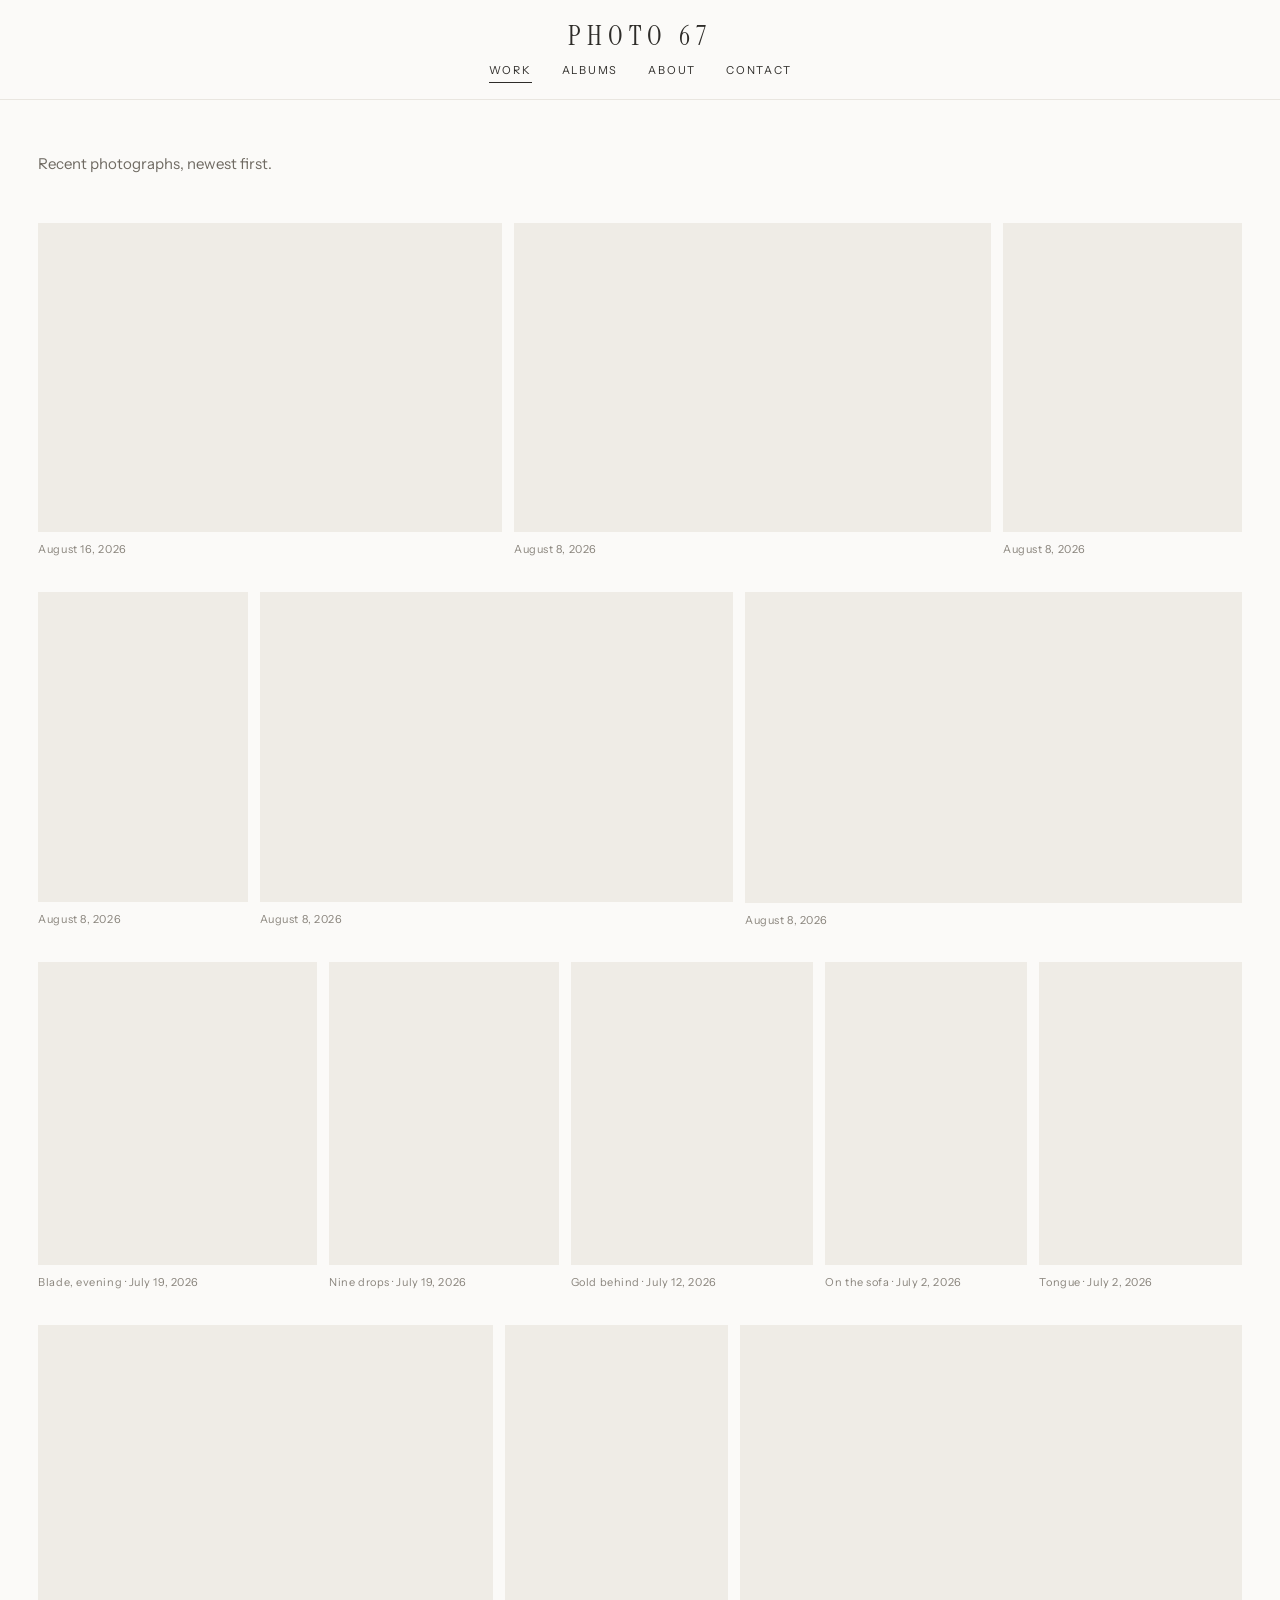
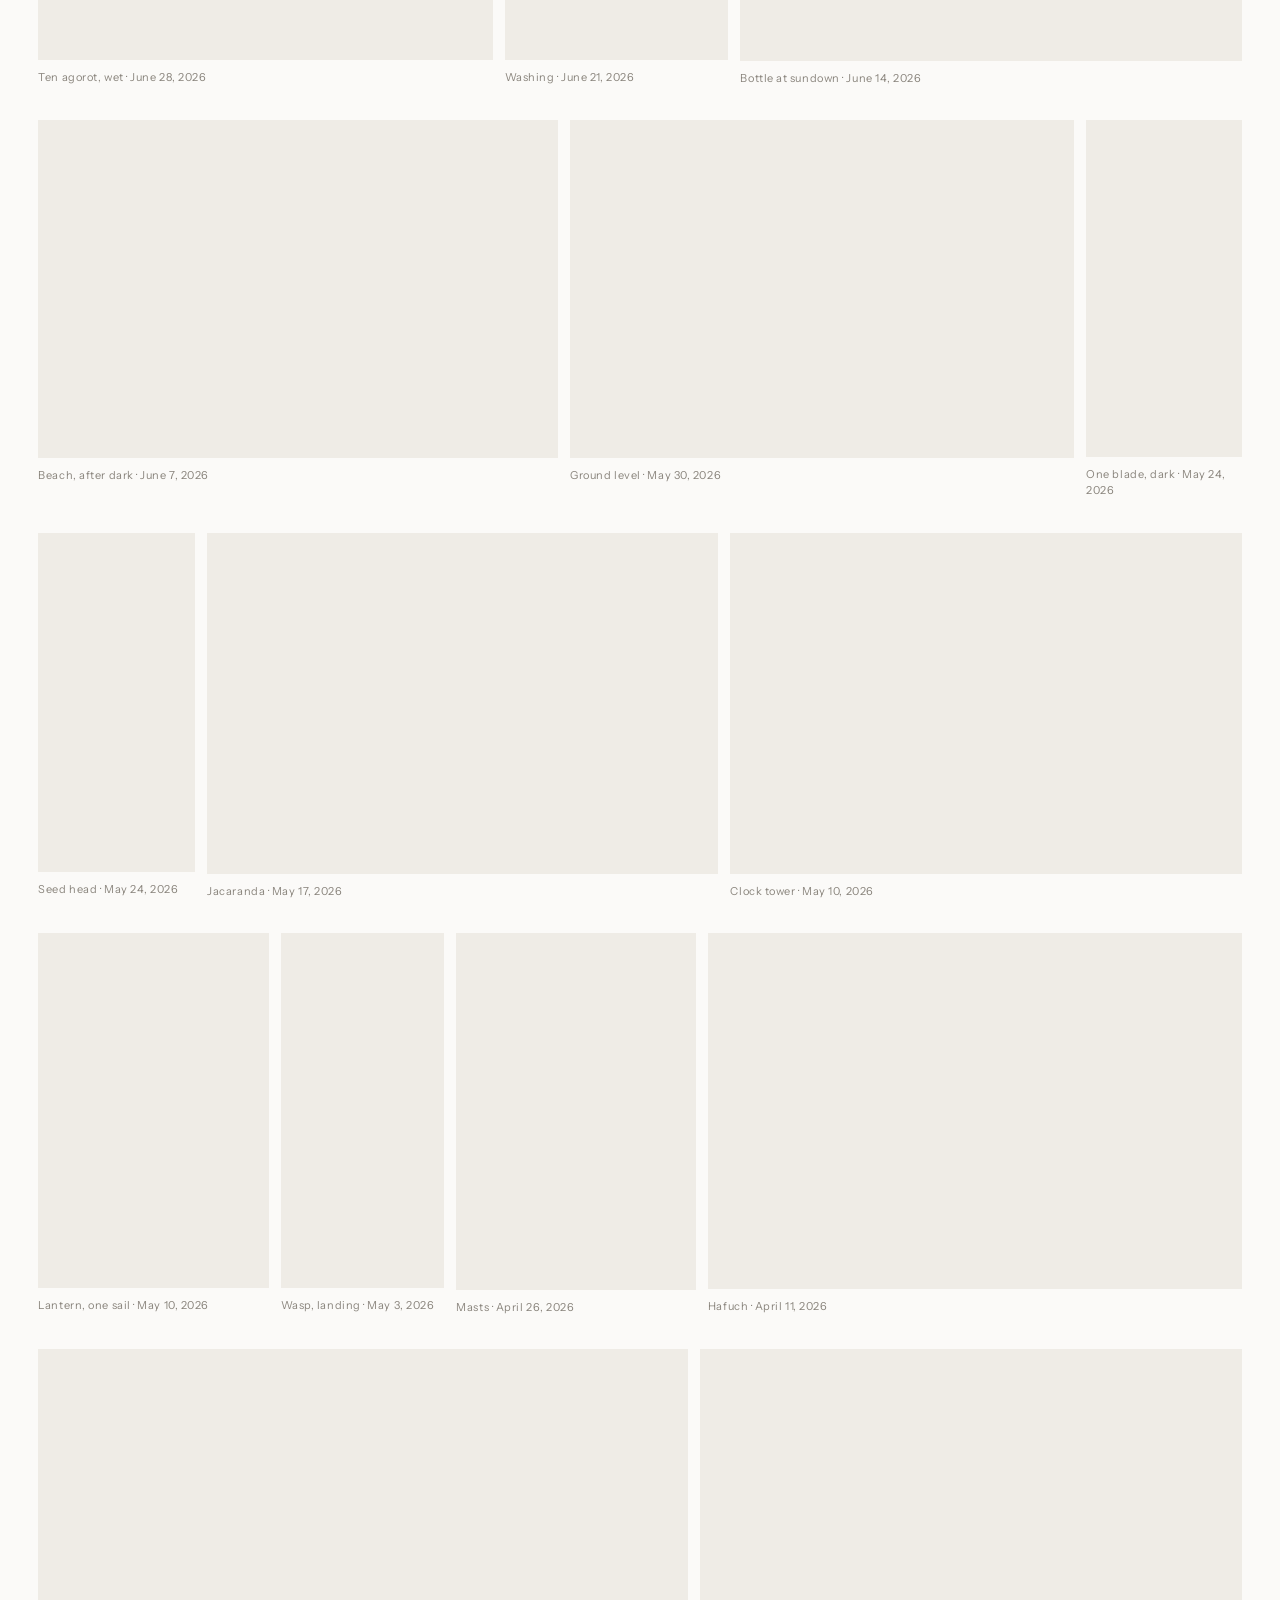
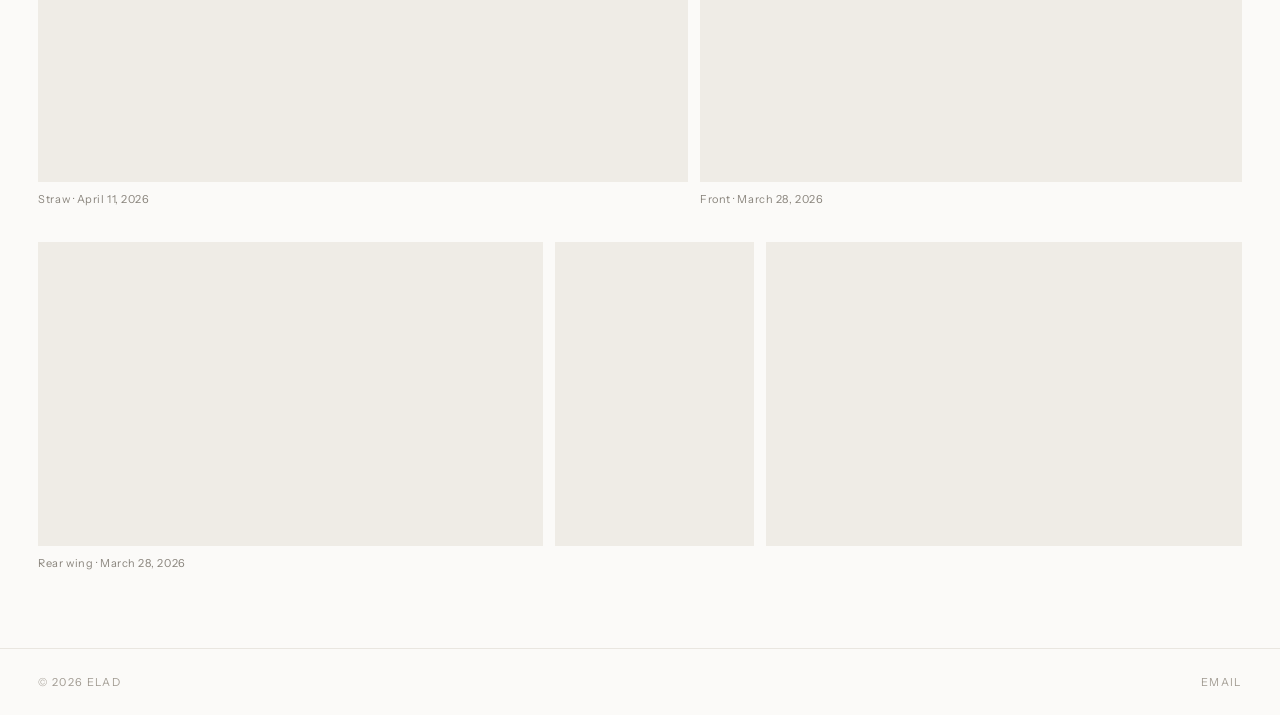
==== commit a307e5c8: "Rebuild photographs" ====
--- a/index.html
+++ b/index.html
@@ -26,9 +26,9 @@
 <meta property="og:title" content="Photo 67">
 <meta property="og:description" content="Photographs by Elad. Close-up, light, and water — Tel Aviv, Israel.">
 <meta property="og:url" content="https://photo67.com/">
-<meta property="og:image" content="https://photo67.com/derived/caesarea/IMG_1560-1206.webp">
-<meta property="og:image:width" content="1206">
-<meta property="og:image:height" content="779">
+<meta property="og:image" content="https://photo67.com/derived/caesarea/9893c1ae-bb6b-49da-8fa4-dfd665645808-1400.webp">
+<meta property="og:image:width" content="1400">
+<meta property="og:image:height" content="932">
 <meta property="og:image:alt" content="Photograph by Elad">
 <meta name="twitter:card" content="summary_large_image">
 </head>
@@ -59,7 +59,7 @@
     <!-- ---------- Home: continuous feed, newest first ---------- -->
     <section data-view="home">
       <p class="standfirst" data-editable="intro">Recent photographs, newest first.</p>
-      <div class="feed" data-feed="home"><figure style="flex-grow:1.548;flex-basis:464px"><img src="/derived/caesarea/IMG_1560-1206.webp" srcset="/derived/caesarea/IMG_1560-480.webp 480w, /derived/caesarea/IMG_1560-900.webp 900w, /derived/caesarea/IMG_1560-1206.webp 1206w" sizes="(min-width:1400px) 45vw, 60vw" width="1206" height="779" loading="lazy" decoding="async" alt="Photograph by Elad"><figcaption>August 8, 2026</figcaption></figure><figure style="flex-grow:0.773;flex-basis:232px"><img src="/derived/caesarea/IMG_1561-1206.webp" srcset="/derived/caesarea/IMG_1561-480.webp 480w, /derived/caesarea/IMG_1561-900.webp 900w, /derived/caesarea/IMG_1561-1206.webp 1206w" sizes="(min-width:1400px) 45vw, 60vw" width="1206" height="1560" loading="lazy" decoding="async" alt="Photograph by Elad"><figcaption>August 8, 2026</figcaption></figure><figure style="flex-grow:0.674;flex-basis:202px"><img src="/derived/caesarea/IMG_1562-1206.webp" srcset="/derived/caesarea/IMG_1562-480.webp 480w, /derived/caesarea/IMG_1562-900.webp 900w, /derived/caesarea/IMG_1562-1206.webp 1206w" sizes="(min-width:1400px) 45vw, 60vw" width="1206" height="1789" loading="lazy" decoding="async" alt="Photograph by Elad"><figcaption>August 8, 2026</figcaption></figure><figure style="flex-grow:1.525;flex-basis:457px"><img src="/derived/caesarea/IMG_1563-1206.webp" srcset="/derived/caesarea/IMG_1563-480.webp 480w, /derived/caesarea/IMG_1563-900.webp 900w, /derived/caesarea/IMG_1563-1206.webp 1206w" sizes="(min-width:1400px) 45vw, 60vw" width="1206" height="791" loading="lazy" decoding="async" alt="Photograph by Elad"><figcaption>August 8, 2026</figcaption></figure><figure style="flex-grow:1.595;flex-basis:479px"><img src="/derived/car/IMG_1564-1206.webp" srcset="/derived/car/IMG_1564-480.webp 480w, /derived/car/IMG_1564-900.webp 900w, /derived/car/IMG_1564-1206.webp 1206w" sizes="(min-width:1400px) 45vw, 60vw" width="1206" height="756" loading="lazy" decoding="async" alt="Photograph by Elad"><figcaption>August 8, 2026</figcaption></figure><figure style="flex-grow:0.92;flex-basis:276px"><img src="/derived/water/blade-droplets-1203.webp" srcset="/derived/water/blade-droplets-480.webp 480w, /derived/water/blade-droplets-900.webp 900w, /derived/water/blade-droplets-1203.webp 1203w" sizes="(min-width:1400px) 45vw, 60vw" width="1203" height="1307" loading="lazy" decoding="async" alt="Blade, evening — photograph by Elad"><figcaption>Blade, evening  ·  July 19, 2026</figcaption></figure><figure style="flex-grow:0.758;flex-basis:227px"><img src="/derived/water/dew-blade-1179.webp" srcset="/derived/water/dew-blade-480.webp 480w, /derived/water/dew-blade-900.webp 900w, /derived/water/dew-blade-1179.webp 1179w" sizes="(min-width:1400px) 45vw, 60vw" width="1179" height="1555" loading="lazy" decoding="async" alt="Nine drops — photograph by Elad"><figcaption>Nine drops  ·  July 19, 2026</figcaption></figure><figure style="flex-grow:0.8;flex-basis:240px"><img src="/derived/water/dew-gold-1122.webp" srcset="/derived/water/dew-gold-480.webp 480w, /derived/water/dew-gold-900.webp 900w, /derived/water/dew-gold-1122.webp 1122w" sizes="(min-width:1400px) 45vw, 60vw" width="1122" height="1402" loading="lazy" decoding="async" alt="Gold behind — photograph by Elad"><figcaption>Gold behind  ·  July 12, 2026</figcaption></figure><figure style="flex-grow:0.667;flex-basis:200px"><img src="/derived/dogs/dog-smiling-1366.webp" srcset="/derived/dogs/dog-smiling-480.webp 480w, /derived/dogs/dog-smiling-900.webp 900w, /derived/dogs/dog-smiling-1366.webp 1366w" sizes="(min-width:1400px) 45vw, 60vw" width="1366" height="2048" loading="lazy" decoding="async" alt="On the sofa — photograph by Elad"><figcaption>On the sofa  ·  July 2, 2026</figcaption></figure><figure style="flex-grow:0.667;flex-basis:200px"><img src="/derived/dogs/dog-tongue-1366.webp" srcset="/derived/dogs/dog-tongue-480.webp 480w, /derived/dogs/dog-tongue-900.webp 900w, /derived/dogs/dog-tongue-1366.webp 1366w" sizes="(min-width:1400px) 45vw, 60vw" width="1366" height="2048" loading="lazy" decoding="async" alt="Tongue — photograph by Elad"><figcaption>Tongue  ·  July 2, 2026</figcaption></figure><figure style="flex-grow:1.353;flex-basis:406px"><img src="/derived/water/coin-droplets-1400.webp" srcset="/derived/water/coin-droplets-480.webp 480w, /derived/water/coin-droplets-900.webp 900w, /derived/water/coin-droplets-1400.webp 1400w, /derived/water/coin-droplets-1459.webp 1459w" sizes="(min-width:1400px) 45vw, 60vw" width="1459" height="1078" loading="lazy" decoding="async" alt="Ten agorot, wet — photograph by Elad"><figcaption>Ten agorot, wet  ·  June 28, 2026</figcaption></figure><figure style="flex-grow:0.667;flex-basis:200px"><img src="/derived/dogs/dog-washing-1366.webp" srcset="/derived/dogs/dog-washing-480.webp 480w, /derived/dogs/dog-washing-900.webp 900w, /derived/dogs/dog-washing-1366.webp 1366w" sizes="(min-width:1400px) 45vw, 60vw" width="1366" height="2048" loading="lazy" decoding="async" alt="Washing — photograph by Elad"><figcaption>Washing  ·  June 21, 2026</figcaption></figure><figure style="flex-grow:1.493;flex-basis:448px"><img src="/derived/water/bottle-sunset-1400.webp" srcset="/derived/water/bottle-sunset-480.webp 480w, /derived/water/bottle-sunset-900.webp 900w, /derived/water/bottle-sunset-1400.webp 1400w, /derived/water/bottle-sunset-2000.webp 2000w, /derived/water/bottle-sunset-2048.webp 2048w" sizes="(min-width:1400px) 45vw, 60vw" width="2048" height="1372" loading="lazy" decoding="async" alt="Bottle at sundown — photograph by Elad"><figcaption>Bottle at sundown  ·  June 14, 2026</figcaption></figure><figure style="flex-grow:1.54;flex-basis:462px"><img src="/derived/sea/beach-night-1206.webp" srcset="/derived/sea/beach-night-480.webp 480w, /derived/sea/beach-night-900.webp 900w, /derived/sea/beach-night-1206.webp 1206w" sizes="(min-width:1400px) 45vw, 60vw" width="1206" height="783" loading="lazy" decoding="async" alt="Beach, after dark — photograph by Elad"><figcaption>Beach, after dark  ·  June 7, 2026</figcaption></figure><figure style="flex-grow:1.493;flex-basis:448px"><img src="/derived/green/grass-flowers-1400.webp" srcset="/derived/green/grass-flowers-480.webp 480w, /derived/green/grass-flowers-900.webp 900w, /derived/green/grass-flowers-1400.webp 1400w, /derived/green/grass-flowers-2000.webp 2000w, /derived/green/grass-flowers-2048.webp 2048w" sizes="(min-width:1400px) 45vw, 60vw" width="2048" height="1372" loading="lazy" decoding="async" alt="Ground level — photograph by Elad"><figcaption>Ground level  ·  May 30, 2026</figcaption></figure><figure style="flex-grow:0.461;flex-basis:138px"><img src="/derived/green/blade-dark-945.webp" srcset="/derived/green/blade-dark-480.webp 480w, /derived/green/blade-dark-900.webp 900w, /derived/green/blade-dark-945.webp 945w" sizes="(min-width:1400px) 45vw, 60vw" width="945" height="2048" loading="lazy" decoding="async" alt="One blade, dark — photograph by Elad"><figcaption>One blade, dark  ·  May 24, 2026</figcaption></figure><figure style="flex-grow:0.461;flex-basis:138px"><img src="/derived/green/grass-spike-945.webp" srcset="/derived/green/grass-spike-480.webp 480w, /derived/green/grass-spike-900.webp 900w, /derived/green/grass-spike-945.webp 945w" sizes="(min-width:1400px) 45vw, 60vw" width="945" height="2048" loading="lazy" decoding="async" alt="Seed head — photograph by Elad"><figcaption>Seed head  ·  May 24, 2026</figcaption></figure><figure style="flex-grow:1.499;flex-basis:450px"><img src="/derived/green/jacaranda-1400.webp" srcset="/derived/green/jacaranda-480.webp 480w, /derived/green/jacaranda-900.webp 900w, /derived/green/jacaranda-1400.webp 1400w, /derived/green/jacaranda-2000.webp 2000w, /derived/green/jacaranda-2048.webp 2048w" sizes="(min-width:1400px) 45vw, 60vw" width="2048" height="1366" loading="lazy" decoding="async" alt="Jacaranda — photograph by Elad"><figcaption>Jacaranda  ·  May 17, 2026</figcaption></figure><figure style="flex-grow:1.499;flex-basis:450px"><img src="/derived/sea/clock-tower-1400.webp" srcset="/derived/sea/clock-tower-480.webp 480w, /derived/sea/clock-tower-900.webp 900w, /derived/sea/clock-tower-1400.webp 1400w, /derived/sea/clock-tower-2000.webp 2000w, /derived/sea/clock-tower-2048.webp 2048w" sizes="(min-width:1400px) 45vw, 60vw" width="2048" height="1366" loading="lazy" decoding="async" alt="Clock tower — photograph by Elad"><figcaption>Clock tower  ·  May 10, 2026</figcaption></figure><figure style="flex-grow:0.648;flex-basis:194px"><img src="/derived/sea/lantern-sail-1165.webp" srcset="/derived/sea/lantern-sail-480.webp 480w, /derived/sea/lantern-sail-900.webp 900w, /derived/sea/lantern-sail-1165.webp 1165w" sizes="(min-width:1400px) 45vw, 60vw" width="1165" height="1798" loading="lazy" decoding="async" alt="Lantern, one sail — photograph by Elad"><figcaption>Lantern, one sail  ·  May 10, 2026</figcaption></figure><figure style="flex-grow:0.461;flex-basis:138px"><img src="/derived/green/wasp-945.webp" srcset="/derived/green/wasp-480.webp 480w, /derived/green/wasp-900.webp 900w, /derived/green/wasp-945.webp 945w" sizes="(min-width:1400px) 45vw, 60vw" width="945" height="2048" loading="lazy" decoding="async" alt="Wasp, landing — photograph by Elad"><figcaption>Wasp, landing  ·  May 3, 2026</figcaption></figure><figure style="flex-grow:0.672;flex-basis:202px"><img src="/derived/sea/harbour-sunset-1206.webp" srcset="/derived/sea/harbour-sunset-480.webp 480w, /derived/sea/harbour-sunset-900.webp 900w, /derived/sea/harbour-sunset-1206.webp 1206w" sizes="(min-width:1400px) 45vw, 60vw" width="1206" height="1795" loading="lazy" decoding="async" alt="Masts — photograph by Elad"><figcaption>Masts  ·  April 26, 2026</figcaption></figure><figure style="flex-grow:1.499;flex-basis:450px"><img src="/derived/table/coffee-glass-1400.webp" srcset="/derived/table/coffee-glass-480.webp 480w, /derived/table/coffee-glass-900.webp 900w, /derived/table/coffee-glass-1400.webp 1400w, /derived/table/coffee-glass-2000.webp 2000w, /derived/table/coffee-glass-2048.webp 2048w" sizes="(min-width:1400px) 45vw, 60vw" width="2048" height="1366" loading="lazy" decoding="async" alt="Hafuch — photograph by Elad"><figcaption>Hafuch  ·  April 11, 2026</figcaption></figure><figure style="flex-grow:1.499;flex-basis:450px"><img src="/derived/table/juice-glass-1400.webp" srcset="/derived/table/juice-glass-480.webp 480w, /derived/table/juice-glass-900.webp 900w, /derived/table/juice-glass-1400.webp 1400w, /derived/table/juice-glass-2000.webp 2000w, /derived/table/juice-glass-2048.webp 2048w" sizes="(min-width:1400px) 45vw, 60vw" width="2048" height="1366" loading="lazy" decoding="async" alt="Straw — photograph by Elad"><figcaption>Straw  ·  April 11, 2026</figcaption></figure><figure style="flex-grow:1.25;flex-basis:375px"><img src="/derived/car/toy-car-front-1400.webp" srcset="/derived/car/toy-car-front-480.webp 480w, /derived/car/toy-car-front-900.webp 900w, /derived/car/toy-car-front-1400.webp 1400w, /derived/car/toy-car-front-1770.webp 1770w" sizes="(min-width:1400px) 45vw, 60vw" width="1770" height="1416" loading="lazy" decoding="async" alt="Front — photograph by Elad"><figcaption>Front  ·  March 28, 2026</figcaption></figure><figure style="flex-grow:1.66;flex-basis:498px"><img src="/derived/car/toy-car-1400.webp" srcset="/derived/car/toy-car-480.webp 480w, /derived/car/toy-car-900.webp 900w, /derived/car/toy-car-1400.webp 1400w, /derived/car/toy-car-1934.webp 1934w" sizes="(min-width:1400px) 45vw, 60vw" width="1934" height="1165" loading="lazy" decoding="async" alt="Rear wing — photograph by Elad"><figcaption>Rear wing  ·  March 28, 2026</figcaption></figure><figure style="flex-grow:0.653;flex-basis:196px"><img src="/derived/caesarea/89ab6347-e790-413b-aad4-921e191d9c39-1044.webp" srcset="/derived/caesarea/89ab6347-e790-413b-aad4-921e191d9c39-480.webp 480w, /derived/caesarea/89ab6347-e790-413b-aad4-921e191d9c39-900.webp 900w, /derived/caesarea/89ab6347-e790-413b-aad4-921e191d9c39-1044.webp 1044w" sizes="(min-width:1400px) 45vw, 60vw" width="1044" height="1600" loading="lazy" decoding="async" alt="Photograph by Elad"></figure><figure style="flex-grow:1.564;flex-basis:469px"><img src="/derived/caesarea/bcda4e1a-b367-4a12-a2ba-f4cf55ecfbe0-1400.webp" srcset="/derived/caesarea/bcda4e1a-b367-4a12-a2ba-f4cf55ecfbe0-480.webp 480w, /derived/caesarea/bcda4e1a-b367-4a12-a2ba-f4cf55ecfbe0-900.webp 900w, /derived/caesarea/bcda4e1a-b367-4a12-a2ba-f4cf55ecfbe0-1400.webp 1400w, /derived/caesarea/bcda4e1a-b367-4a12-a2ba-f4cf55ecfbe0-1600.webp 1600w" sizes="(min-width:1400px) 45vw, 60vw" width="1600" height="1023" loading="lazy" decoding="async" alt="Photograph by Elad"></figure></div>
+      <div class="feed" data-feed="home"><figure style="flex-grow:1.502;flex-basis:451px"><img src="/derived/caesarea/9893c1ae-bb6b-49da-8fa4-dfd665645808-1400.webp" srcset="/derived/caesarea/9893c1ae-bb6b-49da-8fa4-dfd665645808-480.webp 480w, /derived/caesarea/9893c1ae-bb6b-49da-8fa4-dfd665645808-900.webp 900w, /derived/caesarea/9893c1ae-bb6b-49da-8fa4-dfd665645808-1400.webp 1400w, /derived/caesarea/9893c1ae-bb6b-49da-8fa4-dfd665645808-1537.webp 1537w" sizes="(min-width:1400px) 45vw, 60vw" width="1537" height="1023" loading="lazy" decoding="async" alt="Photograph by Elad"><figcaption>August 16, 2026</figcaption></figure><figure style="flex-grow:1.548;flex-basis:464px"><img src="/derived/caesarea/IMG_1560-1206.webp" srcset="/derived/caesarea/IMG_1560-480.webp 480w, /derived/caesarea/IMG_1560-900.webp 900w, /derived/caesarea/IMG_1560-1206.webp 1206w" sizes="(min-width:1400px) 45vw, 60vw" width="1206" height="779" loading="lazy" decoding="async" alt="Photograph by Elad"><figcaption>August 8, 2026</figcaption></figure><figure style="flex-grow:0.773;flex-basis:232px"><img src="/derived/caesarea/IMG_1561-1206.webp" srcset="/derived/caesarea/IMG_1561-480.webp 480w, /derived/caesarea/IMG_1561-900.webp 900w, /derived/caesarea/IMG_1561-1206.webp 1206w" sizes="(min-width:1400px) 45vw, 60vw" width="1206" height="1560" loading="lazy" decoding="async" alt="Photograph by Elad"><figcaption>August 8, 2026</figcaption></figure><figure style="flex-grow:0.674;flex-basis:202px"><img src="/derived/caesarea/IMG_1562-1206.webp" srcset="/derived/caesarea/IMG_1562-480.webp 480w, /derived/caesarea/IMG_1562-900.webp 900w, /derived/caesarea/IMG_1562-1206.webp 1206w" sizes="(min-width:1400px) 45vw, 60vw" width="1206" height="1789" loading="lazy" decoding="async" alt="Photograph by Elad"><figcaption>August 8, 2026</figcaption></figure><figure style="flex-grow:1.525;flex-basis:457px"><img src="/derived/caesarea/IMG_1563-1206.webp" srcset="/derived/caesarea/IMG_1563-480.webp 480w, /derived/caesarea/IMG_1563-900.webp 900w, /derived/caesarea/IMG_1563-1206.webp 1206w" sizes="(min-width:1400px) 45vw, 60vw" width="1206" height="791" loading="lazy" decoding="async" alt="Photograph by Elad"><figcaption>August 8, 2026</figcaption></figure><figure style="flex-grow:1.595;flex-basis:479px"><img src="/derived/car/IMG_1564-1206.webp" srcset="/derived/car/IMG_1564-480.webp 480w, /derived/car/IMG_1564-900.webp 900w, /derived/car/IMG_1564-1206.webp 1206w" sizes="(min-width:1400px) 45vw, 60vw" width="1206" height="756" loading="lazy" decoding="async" alt="Photograph by Elad"><figcaption>August 8, 2026</figcaption></figure><figure style="flex-grow:0.92;flex-basis:276px"><img src="/derived/water/blade-droplets-1203.webp" srcset="/derived/water/blade-droplets-480.webp 480w, /derived/water/blade-droplets-900.webp 900w, /derived/water/blade-droplets-1203.webp 1203w" sizes="(min-width:1400px) 45vw, 60vw" width="1203" height="1307" loading="lazy" decoding="async" alt="Blade, evening — photograph by Elad"><figcaption>Blade, evening  ·  July 19, 2026</figcaption></figure><figure style="flex-grow:0.758;flex-basis:227px"><img src="/derived/water/dew-blade-1179.webp" srcset="/derived/water/dew-blade-480.webp 480w, /derived/water/dew-blade-900.webp 900w, /derived/water/dew-blade-1179.webp 1179w" sizes="(min-width:1400px) 45vw, 60vw" width="1179" height="1555" loading="lazy" decoding="async" alt="Nine drops — photograph by Elad"><figcaption>Nine drops  ·  July 19, 2026</figcaption></figure><figure style="flex-grow:0.8;flex-basis:240px"><img src="/derived/water/dew-gold-1122.webp" srcset="/derived/water/dew-gold-480.webp 480w, /derived/water/dew-gold-900.webp 900w, /derived/water/dew-gold-1122.webp 1122w" sizes="(min-width:1400px) 45vw, 60vw" width="1122" height="1402" loading="lazy" decoding="async" alt="Gold behind — photograph by Elad"><figcaption>Gold behind  ·  July 12, 2026</figcaption></figure><figure style="flex-grow:0.667;flex-basis:200px"><img src="/derived/dogs/dog-smiling-1366.webp" srcset="/derived/dogs/dog-smiling-480.webp 480w, /derived/dogs/dog-smiling-900.webp 900w, /derived/dogs/dog-smiling-1366.webp 1366w" sizes="(min-width:1400px) 45vw, 60vw" width="1366" height="2048" loading="lazy" decoding="async" alt="On the sofa — photograph by Elad"><figcaption>On the sofa  ·  July 2, 2026</figcaption></figure><figure style="flex-grow:0.667;flex-basis:200px"><img src="/derived/dogs/dog-tongue-1366.webp" srcset="/derived/dogs/dog-tongue-480.webp 480w, /derived/dogs/dog-tongue-900.webp 900w, /derived/dogs/dog-tongue-1366.webp 1366w" sizes="(min-width:1400px) 45vw, 60vw" width="1366" height="2048" loading="lazy" decoding="async" alt="Tongue — photograph by Elad"><figcaption>Tongue  ·  July 2, 2026</figcaption></figure><figure style="flex-grow:1.353;flex-basis:406px"><img src="/derived/water/coin-droplets-1400.webp" srcset="/derived/water/coin-droplets-480.webp 480w, /derived/water/coin-droplets-900.webp 900w, /derived/water/coin-droplets-1400.webp 1400w, /derived/water/coin-droplets-1459.webp 1459w" sizes="(min-width:1400px) 45vw, 60vw" width="1459" height="1078" loading="lazy" decoding="async" alt="Ten agorot, wet — photograph by Elad"><figcaption>Ten agorot, wet  ·  June 28, 2026</figcaption></figure><figure style="flex-grow:0.667;flex-basis:200px"><img src="/derived/dogs/dog-washing-1366.webp" srcset="/derived/dogs/dog-washing-480.webp 480w, /derived/dogs/dog-washing-900.webp 900w, /derived/dogs/dog-washing-1366.webp 1366w" sizes="(min-width:1400px) 45vw, 60vw" width="1366" height="2048" loading="lazy" decoding="async" alt="Washing — photograph by Elad"><figcaption>Washing  ·  June 21, 2026</figcaption></figure><figure style="flex-grow:1.493;flex-basis:448px"><img src="/derived/water/bottle-sunset-1400.webp" srcset="/derived/water/bottle-sunset-480.webp 480w, /derived/water/bottle-sunset-900.webp 900w, /derived/water/bottle-sunset-1400.webp 1400w, /derived/water/bottle-sunset-2000.webp 2000w, /derived/water/bottle-sunset-2048.webp 2048w" sizes="(min-width:1400px) 45vw, 60vw" width="2048" height="1372" loading="lazy" decoding="async" alt="Bottle at sundown — photograph by Elad"><figcaption>Bottle at sundown  ·  June 14, 2026</figcaption></figure><figure style="flex-grow:1.54;flex-basis:462px"><img src="/derived/sea/beach-night-1206.webp" srcset="/derived/sea/beach-night-480.webp 480w, /derived/sea/beach-night-900.webp 900w, /derived/sea/beach-night-1206.webp 1206w" sizes="(min-width:1400px) 45vw, 60vw" width="1206" height="783" loading="lazy" decoding="async" alt="Beach, after dark — photograph by Elad"><figcaption>Beach, after dark  ·  June 7, 2026</figcaption></figure><figure style="flex-grow:1.493;flex-basis:448px"><img src="/derived/green/grass-flowers-1400.webp" srcset="/derived/green/grass-flowers-480.webp 480w, /derived/green/grass-flowers-900.webp 900w, /derived/green/grass-flowers-1400.webp 1400w, /derived/green/grass-flowers-2000.webp 2000w, /derived/green/grass-flowers-2048.webp 2048w" sizes="(min-width:1400px) 45vw, 60vw" width="2048" height="1372" loading="lazy" decoding="async" alt="Ground level — photograph by Elad"><figcaption>Ground level  ·  May 30, 2026</figcaption></figure><figure style="flex-grow:0.461;flex-basis:138px"><img src="/derived/green/blade-dark-945.webp" srcset="/derived/green/blade-dark-480.webp 480w, /derived/green/blade-dark-900.webp 900w, /derived/green/blade-dark-945.webp 945w" sizes="(min-width:1400px) 45vw, 60vw" width="945" height="2048" loading="lazy" decoding="async" alt="One blade, dark — photograph by Elad"><figcaption>One blade, dark  ·  May 24, 2026</figcaption></figure><figure style="flex-grow:0.461;flex-basis:138px"><img src="/derived/green/grass-spike-945.webp" srcset="/derived/green/grass-spike-480.webp 480w, /derived/green/grass-spike-900.webp 900w, /derived/green/grass-spike-945.webp 945w" sizes="(min-width:1400px) 45vw, 60vw" width="945" height="2048" loading="lazy" decoding="async" alt="Seed head — photograph by Elad"><figcaption>Seed head  ·  May 24, 2026</figcaption></figure><figure style="flex-grow:1.499;flex-basis:450px"><img src="/derived/green/jacaranda-1400.webp" srcset="/derived/green/jacaranda-480.webp 480w, /derived/green/jacaranda-900.webp 900w, /derived/green/jacaranda-1400.webp 1400w, /derived/green/jacaranda-2000.webp 2000w, /derived/green/jacaranda-2048.webp 2048w" sizes="(min-width:1400px) 45vw, 60vw" width="2048" height="1366" loading="lazy" decoding="async" alt="Jacaranda — photograph by Elad"><figcaption>Jacaranda  ·  May 17, 2026</figcaption></figure><figure style="flex-grow:1.499;flex-basis:450px"><img src="/derived/sea/clock-tower-1400.webp" srcset="/derived/sea/clock-tower-480.webp 480w, /derived/sea/clock-tower-900.webp 900w, /derived/sea/clock-tower-1400.webp 1400w, /derived/sea/clock-tower-2000.webp 2000w, /derived/sea/clock-tower-2048.webp 2048w" sizes="(min-width:1400px) 45vw, 60vw" width="2048" height="1366" loading="lazy" decoding="async" alt="Clock tower — photograph by Elad"><figcaption>Clock tower  ·  May 10, 2026</figcaption></figure><figure style="flex-grow:0.648;flex-basis:194px"><img src="/derived/sea/lantern-sail-1165.webp" srcset="/derived/sea/lantern-sail-480.webp 480w, /derived/sea/lantern-sail-900.webp 900w, /derived/sea/lantern-sail-1165.webp 1165w" sizes="(min-width:1400px) 45vw, 60vw" width="1165" height="1798" loading="lazy" decoding="async" alt="Lantern, one sail — photograph by Elad"><figcaption>Lantern, one sail  ·  May 10, 2026</figcaption></figure><figure style="flex-grow:0.461;flex-basis:138px"><img src="/derived/green/wasp-945.webp" srcset="/derived/green/wasp-480.webp 480w, /derived/green/wasp-900.webp 900w, /derived/green/wasp-945.webp 945w" sizes="(min-width:1400px) 45vw, 60vw" width="945" height="2048" loading="lazy" decoding="async" alt="Wasp, landing — photograph by Elad"><figcaption>Wasp, landing  ·  May 3, 2026</figcaption></figure><figure style="flex-grow:0.672;flex-basis:202px"><img src="/derived/sea/harbour-sunset-1206.webp" srcset="/derived/sea/harbour-sunset-480.webp 480w, /derived/sea/harbour-sunset-900.webp 900w, /derived/sea/harbour-sunset-1206.webp 1206w" sizes="(min-width:1400px) 45vw, 60vw" width="1206" height="1795" loading="lazy" decoding="async" alt="Masts — photograph by Elad"><figcaption>Masts  ·  April 26, 2026</figcaption></figure><figure style="flex-grow:1.499;flex-basis:450px"><img src="/derived/table/coffee-glass-1400.webp" srcset="/derived/table/coffee-glass-480.webp 480w, /derived/table/coffee-glass-900.webp 900w, /derived/table/coffee-glass-1400.webp 1400w, /derived/table/coffee-glass-2000.webp 2000w, /derived/table/coffee-glass-2048.webp 2048w" sizes="(min-width:1400px) 45vw, 60vw" width="2048" height="1366" loading="lazy" decoding="async" alt="Hafuch — photograph by Elad"><figcaption>Hafuch  ·  April 11, 2026</figcaption></figure><figure style="flex-grow:1.499;flex-basis:450px"><img src="/derived/table/juice-glass-1400.webp" srcset="/derived/table/juice-glass-480.webp 480w, /derived/table/juice-glass-900.webp 900w, /derived/table/juice-glass-1400.webp 1400w, /derived/table/juice-glass-2000.webp 2000w, /derived/table/juice-glass-2048.webp 2048w" sizes="(min-width:1400px) 45vw, 60vw" width="2048" height="1366" loading="lazy" decoding="async" alt="Straw — photograph by Elad"><figcaption>Straw  ·  April 11, 2026</figcaption></figure><figure style="flex-grow:1.25;flex-basis:375px"><img src="/derived/car/toy-car-front-1400.webp" srcset="/derived/car/toy-car-front-480.webp 480w, /derived/car/toy-car-front-900.webp 900w, /derived/car/toy-car-front-1400.webp 1400w, /derived/car/toy-car-front-1770.webp 1770w" sizes="(min-width:1400px) 45vw, 60vw" width="1770" height="1416" loading="lazy" decoding="async" alt="Front — photograph by Elad"><figcaption>Front  ·  March 28, 2026</figcaption></figure><figure style="flex-grow:1.66;flex-basis:498px"><img src="/derived/car/toy-car-1400.webp" srcset="/derived/car/toy-car-480.webp 480w, /derived/car/toy-car-900.webp 900w, /derived/car/toy-car-1400.webp 1400w, /derived/car/toy-car-1934.webp 1934w" sizes="(min-width:1400px) 45vw, 60vw" width="1934" height="1165" loading="lazy" decoding="async" alt="Rear wing — photograph by Elad"><figcaption>Rear wing  ·  March 28, 2026</figcaption></figure><figure style="flex-grow:0.653;flex-basis:196px"><img src="/derived/caesarea/89ab6347-e790-413b-aad4-921e191d9c39-1044.webp" srcset="/derived/caesarea/89ab6347-e790-413b-aad4-921e191d9c39-480.webp 480w, /derived/caesarea/89ab6347-e790-413b-aad4-921e191d9c39-900.webp 900w, /derived/caesarea/89ab6347-e790-413b-aad4-921e191d9c39-1044.webp 1044w" sizes="(min-width:1400px) 45vw, 60vw" width="1044" height="1600" loading="lazy" decoding="async" alt="Photograph by Elad"></figure><figure style="flex-grow:1.564;flex-basis:469px"><img src="/derived/caesarea/bcda4e1a-b367-4a12-a2ba-f4cf55ecfbe0-1400.webp" srcset="/derived/caesarea/bcda4e1a-b367-4a12-a2ba-f4cf55ecfbe0-480.webp 480w, /derived/caesarea/bcda4e1a-b367-4a12-a2ba-f4cf55ecfbe0-900.webp 900w, /derived/caesarea/bcda4e1a-b367-4a12-a2ba-f4cf55ecfbe0-1400.webp 1400w, /derived/caesarea/bcda4e1a-b367-4a12-a2ba-f4cf55ecfbe0-1600.webp 1600w" sizes="(min-width:1400px) 45vw, 60vw" width="1600" height="1023" loading="lazy" decoding="async" alt="Photograph by Elad"></figure></div>
     </section>
 
     <!-- ---------- Albums index ---------- -->
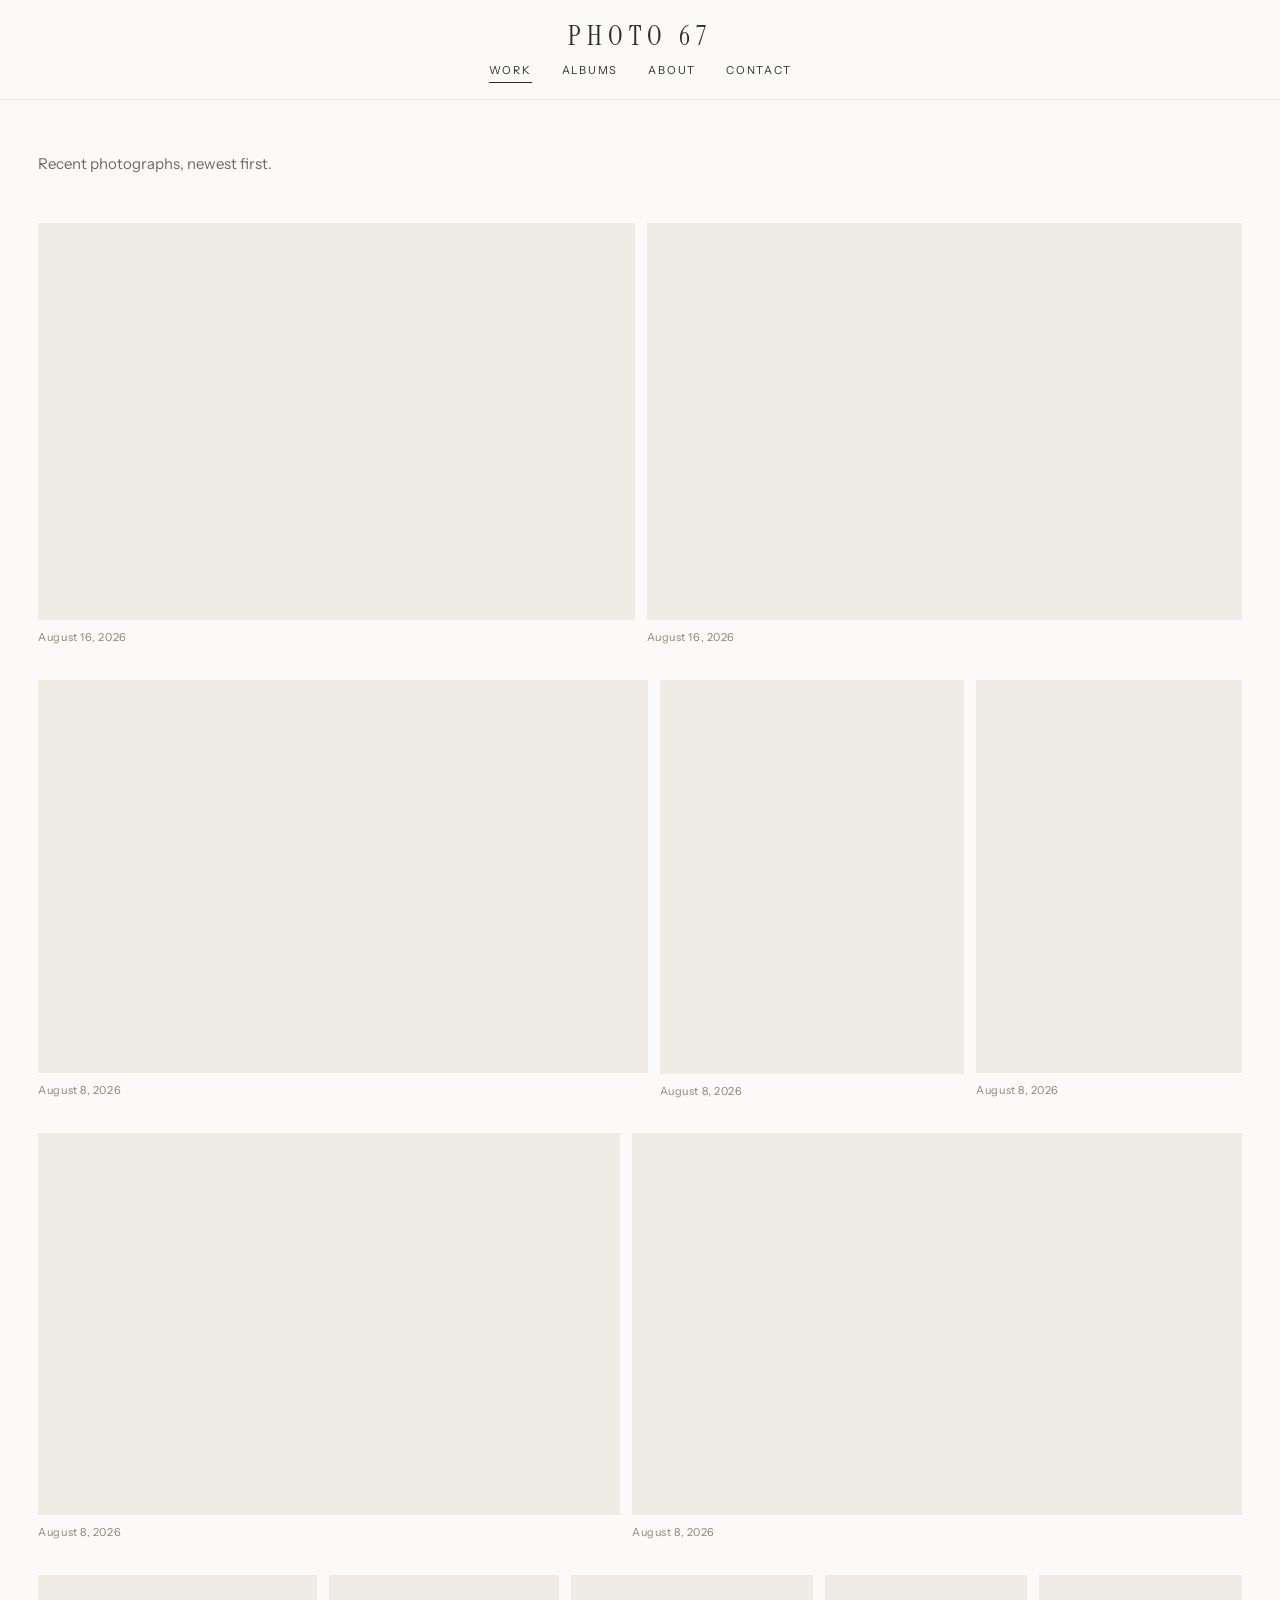
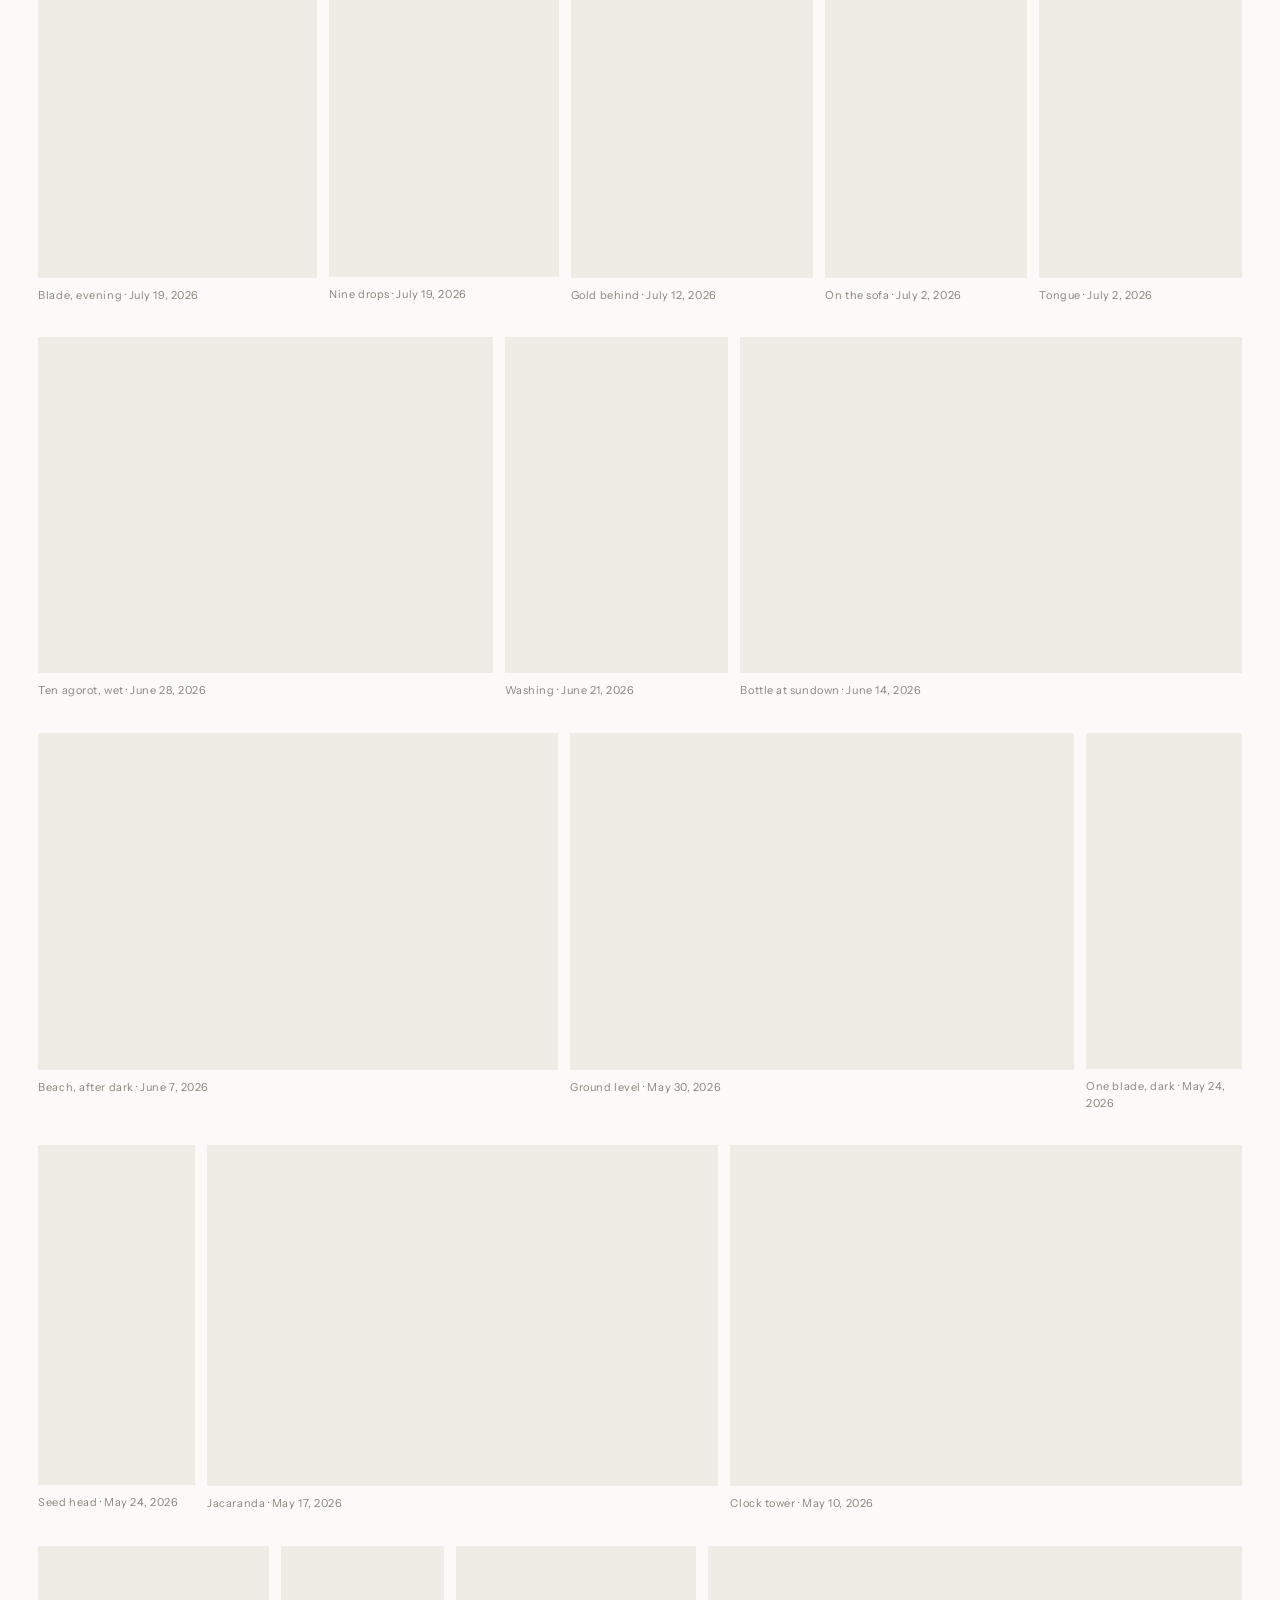
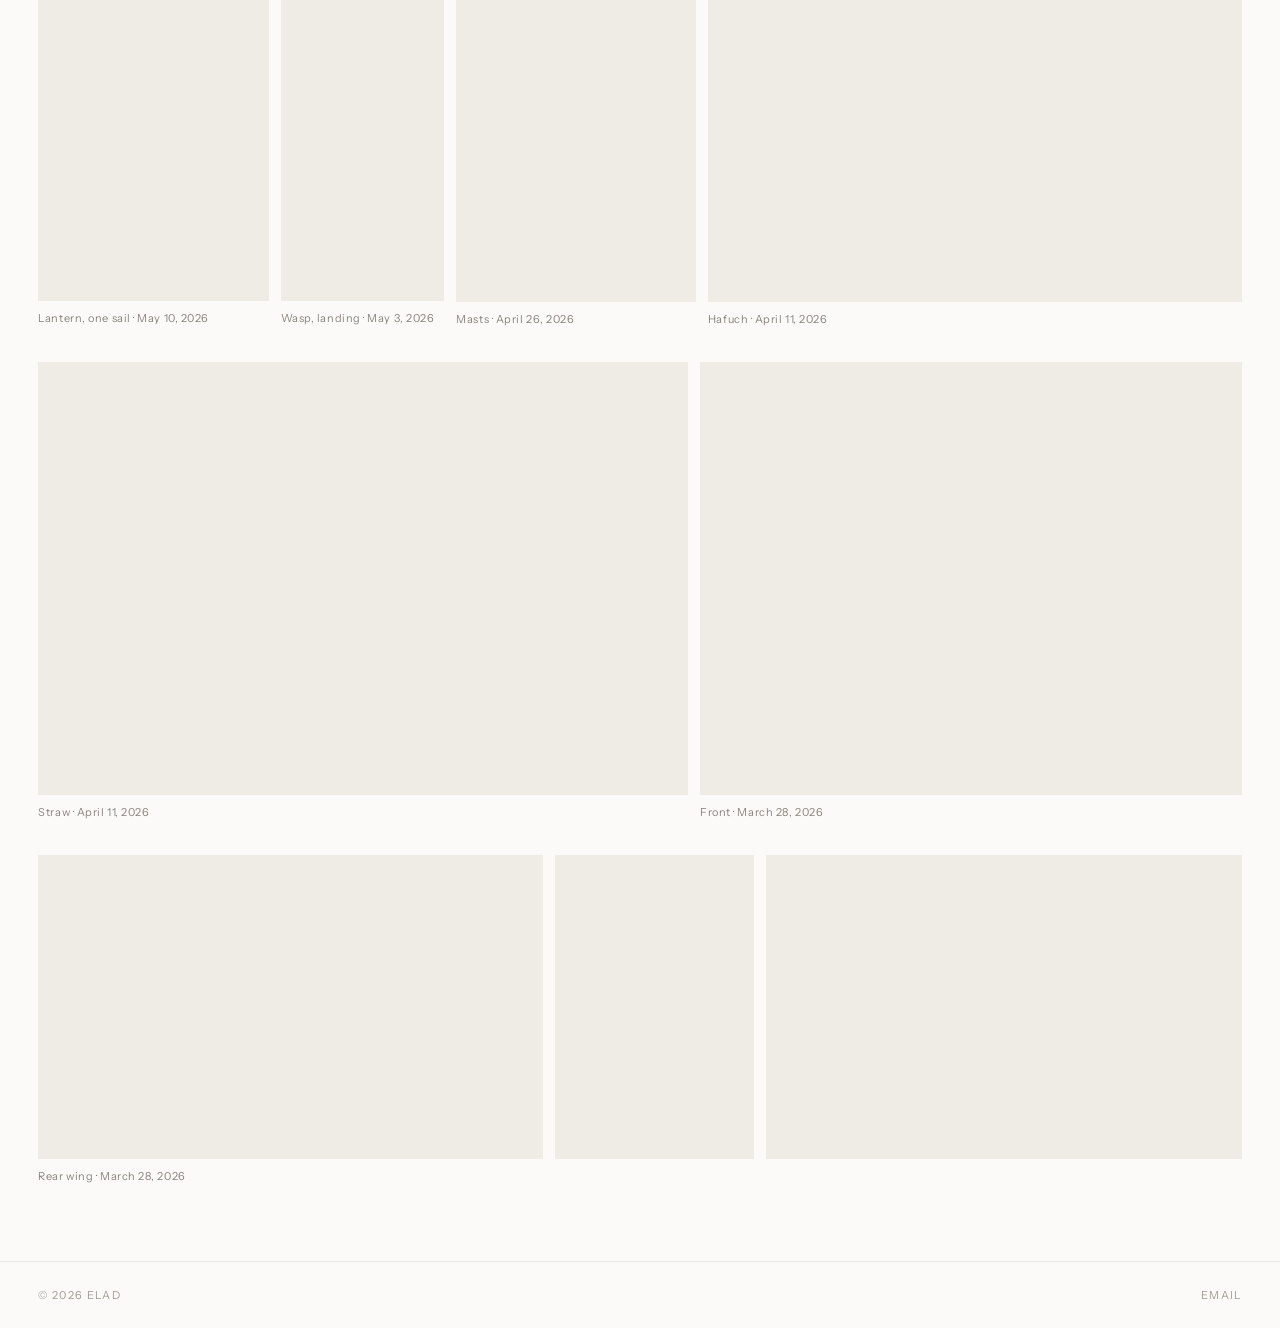
==== commit 18ffba79: "Rebuild photographs" ====
--- a/index.html
+++ b/index.html
@@ -59,7 +59,7 @@
     <!-- ---------- Home: continuous feed, newest first ---------- -->
     <section data-view="home">
       <p class="standfirst" data-editable="intro">Recent photographs, newest first.</p>
-      <div class="feed" data-feed="home"><figure style="flex-grow:1.502;flex-basis:451px"><img src="/derived/caesarea/9893c1ae-bb6b-49da-8fa4-dfd665645808-1400.webp" srcset="/derived/caesarea/9893c1ae-bb6b-49da-8fa4-dfd665645808-480.webp 480w, /derived/caesarea/9893c1ae-bb6b-49da-8fa4-dfd665645808-900.webp 900w, /derived/caesarea/9893c1ae-bb6b-49da-8fa4-dfd665645808-1400.webp 1400w, /derived/caesarea/9893c1ae-bb6b-49da-8fa4-dfd665645808-1537.webp 1537w" sizes="(min-width:1400px) 45vw, 60vw" width="1537" height="1023" loading="lazy" decoding="async" alt="Photograph by Elad"><figcaption>August 16, 2026</figcaption></figure><figure style="flex-grow:1.548;flex-basis:464px"><img src="/derived/caesarea/IMG_1560-1206.webp" srcset="/derived/caesarea/IMG_1560-480.webp 480w, /derived/caesarea/IMG_1560-900.webp 900w, /derived/caesarea/IMG_1560-1206.webp 1206w" sizes="(min-width:1400px) 45vw, 60vw" width="1206" height="779" loading="lazy" decoding="async" alt="Photograph by Elad"><figcaption>August 8, 2026</figcaption></figure><figure style="flex-grow:0.773;flex-basis:232px"><img src="/derived/caesarea/IMG_1561-1206.webp" srcset="/derived/caesarea/IMG_1561-480.webp 480w, /derived/caesarea/IMG_1561-900.webp 900w, /derived/caesarea/IMG_1561-1206.webp 1206w" sizes="(min-width:1400px) 45vw, 60vw" width="1206" height="1560" loading="lazy" decoding="async" alt="Photograph by Elad"><figcaption>August 8, 2026</figcaption></figure><figure style="flex-grow:0.674;flex-basis:202px"><img src="/derived/caesarea/IMG_1562-1206.webp" srcset="/derived/caesarea/IMG_1562-480.webp 480w, /derived/caesarea/IMG_1562-900.webp 900w, /derived/caesarea/IMG_1562-1206.webp 1206w" sizes="(min-width:1400px) 45vw, 60vw" width="1206" height="1789" loading="lazy" decoding="async" alt="Photograph by Elad"><figcaption>August 8, 2026</figcaption></figure><figure style="flex-grow:1.525;flex-basis:457px"><img src="/derived/caesarea/IMG_1563-1206.webp" srcset="/derived/caesarea/IMG_1563-480.webp 480w, /derived/caesarea/IMG_1563-900.webp 900w, /derived/caesarea/IMG_1563-1206.webp 1206w" sizes="(min-width:1400px) 45vw, 60vw" width="1206" height="791" loading="lazy" decoding="async" alt="Photograph by Elad"><figcaption>August 8, 2026</figcaption></figure><figure style="flex-grow:1.595;flex-basis:479px"><img src="/derived/car/IMG_1564-1206.webp" srcset="/derived/car/IMG_1564-480.webp 480w, /derived/car/IMG_1564-900.webp 900w, /derived/car/IMG_1564-1206.webp 1206w" sizes="(min-width:1400px) 45vw, 60vw" width="1206" height="756" loading="lazy" decoding="async" alt="Photograph by Elad"><figcaption>August 8, 2026</figcaption></figure><figure style="flex-grow:0.92;flex-basis:276px"><img src="/derived/water/blade-droplets-1203.webp" srcset="/derived/water/blade-droplets-480.webp 480w, /derived/water/blade-droplets-900.webp 900w, /derived/water/blade-droplets-1203.webp 1203w" sizes="(min-width:1400px) 45vw, 60vw" width="1203" height="1307" loading="lazy" decoding="async" alt="Blade, evening — photograph by Elad"><figcaption>Blade, evening  ·  July 19, 2026</figcaption></figure><figure style="flex-grow:0.758;flex-basis:227px"><img src="/derived/water/dew-blade-1179.webp" srcset="/derived/water/dew-blade-480.webp 480w, /derived/water/dew-blade-900.webp 900w, /derived/water/dew-blade-1179.webp 1179w" sizes="(min-width:1400px) 45vw, 60vw" width="1179" height="1555" loading="lazy" decoding="async" alt="Nine drops — photograph by Elad"><figcaption>Nine drops  ·  July 19, 2026</figcaption></figure><figure style="flex-grow:0.8;flex-basis:240px"><img src="/derived/water/dew-gold-1122.webp" srcset="/derived/water/dew-gold-480.webp 480w, /derived/water/dew-gold-900.webp 900w, /derived/water/dew-gold-1122.webp 1122w" sizes="(min-width:1400px) 45vw, 60vw" width="1122" height="1402" loading="lazy" decoding="async" alt="Gold behind — photograph by Elad"><figcaption>Gold behind  ·  July 12, 2026</figcaption></figure><figure style="flex-grow:0.667;flex-basis:200px"><img src="/derived/dogs/dog-smiling-1366.webp" srcset="/derived/dogs/dog-smiling-480.webp 480w, /derived/dogs/dog-smiling-900.webp 900w, /derived/dogs/dog-smiling-1366.webp 1366w" sizes="(min-width:1400px) 45vw, 60vw" width="1366" height="2048" loading="lazy" decoding="async" alt="On the sofa — photograph by Elad"><figcaption>On the sofa  ·  July 2, 2026</figcaption></figure><figure style="flex-grow:0.667;flex-basis:200px"><img src="/derived/dogs/dog-tongue-1366.webp" srcset="/derived/dogs/dog-tongue-480.webp 480w, /derived/dogs/dog-tongue-900.webp 900w, /derived/dogs/dog-tongue-1366.webp 1366w" sizes="(min-width:1400px) 45vw, 60vw" width="1366" height="2048" loading="lazy" decoding="async" alt="Tongue — photograph by Elad"><figcaption>Tongue  ·  July 2, 2026</figcaption></figure><figure style="flex-grow:1.353;flex-basis:406px"><img src="/derived/water/coin-droplets-1400.webp" srcset="/derived/water/coin-droplets-480.webp 480w, /derived/water/coin-droplets-900.webp 900w, /derived/water/coin-droplets-1400.webp 1400w, /derived/water/coin-droplets-1459.webp 1459w" sizes="(min-width:1400px) 45vw, 60vw" width="1459" height="1078" loading="lazy" decoding="async" alt="Ten agorot, wet — photograph by Elad"><figcaption>Ten agorot, wet  ·  June 28, 2026</figcaption></figure><figure style="flex-grow:0.667;flex-basis:200px"><img src="/derived/dogs/dog-washing-1366.webp" srcset="/derived/dogs/dog-washing-480.webp 480w, /derived/dogs/dog-washing-900.webp 900w, /derived/dogs/dog-washing-1366.webp 1366w" sizes="(min-width:1400px) 45vw, 60vw" width="1366" height="2048" loading="lazy" decoding="async" alt="Washing — photograph by Elad"><figcaption>Washing  ·  June 21, 2026</figcaption></figure><figure style="flex-grow:1.493;flex-basis:448px"><img src="/derived/water/bottle-sunset-1400.webp" srcset="/derived/water/bottle-sunset-480.webp 480w, /derived/water/bottle-sunset-900.webp 900w, /derived/water/bottle-sunset-1400.webp 1400w, /derived/water/bottle-sunset-2000.webp 2000w, /derived/water/bottle-sunset-2048.webp 2048w" sizes="(min-width:1400px) 45vw, 60vw" width="2048" height="1372" loading="lazy" decoding="async" alt="Bottle at sundown — photograph by Elad"><figcaption>Bottle at sundown  ·  June 14, 2026</figcaption></figure><figure style="flex-grow:1.54;flex-basis:462px"><img src="/derived/sea/beach-night-1206.webp" srcset="/derived/sea/beach-night-480.webp 480w, /derived/sea/beach-night-900.webp 900w, /derived/sea/beach-night-1206.webp 1206w" sizes="(min-width:1400px) 45vw, 60vw" width="1206" height="783" loading="lazy" decoding="async" alt="Beach, after dark — photograph by Elad"><figcaption>Beach, after dark  ·  June 7, 2026</figcaption></figure><figure style="flex-grow:1.493;flex-basis:448px"><img src="/derived/green/grass-flowers-1400.webp" srcset="/derived/green/grass-flowers-480.webp 480w, /derived/green/grass-flowers-900.webp 900w, /derived/green/grass-flowers-1400.webp 1400w, /derived/green/grass-flowers-2000.webp 2000w, /derived/green/grass-flowers-2048.webp 2048w" sizes="(min-width:1400px) 45vw, 60vw" width="2048" height="1372" loading="lazy" decoding="async" alt="Ground level — photograph by Elad"><figcaption>Ground level  ·  May 30, 2026</figcaption></figure><figure style="flex-grow:0.461;flex-basis:138px"><img src="/derived/green/blade-dark-945.webp" srcset="/derived/green/blade-dark-480.webp 480w, /derived/green/blade-dark-900.webp 900w, /derived/green/blade-dark-945.webp 945w" sizes="(min-width:1400px) 45vw, 60vw" width="945" height="2048" loading="lazy" decoding="async" alt="One blade, dark — photograph by Elad"><figcaption>One blade, dark  ·  May 24, 2026</figcaption></figure><figure style="flex-grow:0.461;flex-basis:138px"><img src="/derived/green/grass-spike-945.webp" srcset="/derived/green/grass-spike-480.webp 480w, /derived/green/grass-spike-900.webp 900w, /derived/green/grass-spike-945.webp 945w" sizes="(min-width:1400px) 45vw, 60vw" width="945" height="2048" loading="lazy" decoding="async" alt="Seed head — photograph by Elad"><figcaption>Seed head  ·  May 24, 2026</figcaption></figure><figure style="flex-grow:1.499;flex-basis:450px"><img src="/derived/green/jacaranda-1400.webp" srcset="/derived/green/jacaranda-480.webp 480w, /derived/green/jacaranda-900.webp 900w, /derived/green/jacaranda-1400.webp 1400w, /derived/green/jacaranda-2000.webp 2000w, /derived/green/jacaranda-2048.webp 2048w" sizes="(min-width:1400px) 45vw, 60vw" width="2048" height="1366" loading="lazy" decoding="async" alt="Jacaranda — photograph by Elad"><figcaption>Jacaranda  ·  May 17, 2026</figcaption></figure><figure style="flex-grow:1.499;flex-basis:450px"><img src="/derived/sea/clock-tower-1400.webp" srcset="/derived/sea/clock-tower-480.webp 480w, /derived/sea/clock-tower-900.webp 900w, /derived/sea/clock-tower-1400.webp 1400w, /derived/sea/clock-tower-2000.webp 2000w, /derived/sea/clock-tower-2048.webp 2048w" sizes="(min-width:1400px) 45vw, 60vw" width="2048" height="1366" loading="lazy" decoding="async" alt="Clock tower — photograph by Elad"><figcaption>Clock tower  ·  May 10, 2026</figcaption></figure><figure style="flex-grow:0.648;flex-basis:194px"><img src="/derived/sea/lantern-sail-1165.webp" srcset="/derived/sea/lantern-sail-480.webp 480w, /derived/sea/lantern-sail-900.webp 900w, /derived/sea/lantern-sail-1165.webp 1165w" sizes="(min-width:1400px) 45vw, 60vw" width="1165" height="1798" loading="lazy" decoding="async" alt="Lantern, one sail — photograph by Elad"><figcaption>Lantern, one sail  ·  May 10, 2026</figcaption></figure><figure style="flex-grow:0.461;flex-basis:138px"><img src="/derived/green/wasp-945.webp" srcset="/derived/green/wasp-480.webp 480w, /derived/green/wasp-900.webp 900w, /derived/green/wasp-945.webp 945w" sizes="(min-width:1400px) 45vw, 60vw" width="945" height="2048" loading="lazy" decoding="async" alt="Wasp, landing — photograph by Elad"><figcaption>Wasp, landing  ·  May 3, 2026</figcaption></figure><figure style="flex-grow:0.672;flex-basis:202px"><img src="/derived/sea/harbour-sunset-1206.webp" srcset="/derived/sea/harbour-sunset-480.webp 480w, /derived/sea/harbour-sunset-900.webp 900w, /derived/sea/harbour-sunset-1206.webp 1206w" sizes="(min-width:1400px) 45vw, 60vw" width="1206" height="1795" loading="lazy" decoding="async" alt="Masts — photograph by Elad"><figcaption>Masts  ·  April 26, 2026</figcaption></figure><figure style="flex-grow:1.499;flex-basis:450px"><img src="/derived/table/coffee-glass-1400.webp" srcset="/derived/table/coffee-glass-480.webp 480w, /derived/table/coffee-glass-900.webp 900w, /derived/table/coffee-glass-1400.webp 1400w, /derived/table/coffee-glass-2000.webp 2000w, /derived/table/coffee-glass-2048.webp 2048w" sizes="(min-width:1400px) 45vw, 60vw" width="2048" height="1366" loading="lazy" decoding="async" alt="Hafuch — photograph by Elad"><figcaption>Hafuch  ·  April 11, 2026</figcaption></figure><figure style="flex-grow:1.499;flex-basis:450px"><img src="/derived/table/juice-glass-1400.webp" srcset="/derived/table/juice-glass-480.webp 480w, /derived/table/juice-glass-900.webp 900w, /derived/table/juice-glass-1400.webp 1400w, /derived/table/juice-glass-2000.webp 2000w, /derived/table/juice-glass-2048.webp 2048w" sizes="(min-width:1400px) 45vw, 60vw" width="2048" height="1366" loading="lazy" decoding="async" alt="Straw — photograph by Elad"><figcaption>Straw  ·  April 11, 2026</figcaption></figure><figure style="flex-grow:1.25;flex-basis:375px"><img src="/derived/car/toy-car-front-1400.webp" srcset="/derived/car/toy-car-front-480.webp 480w, /derived/car/toy-car-front-900.webp 900w, /derived/car/toy-car-front-1400.webp 1400w, /derived/car/toy-car-front-1770.webp 1770w" sizes="(min-width:1400px) 45vw, 60vw" width="1770" height="1416" loading="lazy" decoding="async" alt="Front — photograph by Elad"><figcaption>Front  ·  March 28, 2026</figcaption></figure><figure style="flex-grow:1.66;flex-basis:498px"><img src="/derived/car/toy-car-1400.webp" srcset="/derived/car/toy-car-480.webp 480w, /derived/car/toy-car-900.webp 900w, /derived/car/toy-car-1400.webp 1400w, /derived/car/toy-car-1934.webp 1934w" sizes="(min-width:1400px) 45vw, 60vw" width="1934" height="1165" loading="lazy" decoding="async" alt="Rear wing — photograph by Elad"><figcaption>Rear wing  ·  March 28, 2026</figcaption></figure><figure style="flex-grow:0.653;flex-basis:196px"><img src="/derived/caesarea/89ab6347-e790-413b-aad4-921e191d9c39-1044.webp" srcset="/derived/caesarea/89ab6347-e790-413b-aad4-921e191d9c39-480.webp 480w, /derived/caesarea/89ab6347-e790-413b-aad4-921e191d9c39-900.webp 900w, /derived/caesarea/89ab6347-e790-413b-aad4-921e191d9c39-1044.webp 1044w" sizes="(min-width:1400px) 45vw, 60vw" width="1044" height="1600" loading="lazy" decoding="async" alt="Photograph by Elad"></figure><figure style="flex-grow:1.564;flex-basis:469px"><img src="/derived/caesarea/bcda4e1a-b367-4a12-a2ba-f4cf55ecfbe0-1400.webp" srcset="/derived/caesarea/bcda4e1a-b367-4a12-a2ba-f4cf55ecfbe0-480.webp 480w, /derived/caesarea/bcda4e1a-b367-4a12-a2ba-f4cf55ecfbe0-900.webp 900w, /derived/caesarea/bcda4e1a-b367-4a12-a2ba-f4cf55ecfbe0-1400.webp 1400w, /derived/caesarea/bcda4e1a-b367-4a12-a2ba-f4cf55ecfbe0-1600.webp 1600w" sizes="(min-width:1400px) 45vw, 60vw" width="1600" height="1023" loading="lazy" decoding="async" alt="Photograph by Elad"></figure></div>
+      <div class="feed" data-feed="home"><figure style="flex-grow:1.502;flex-basis:451px"><img src="/derived/caesarea/9893c1ae-bb6b-49da-8fa4-dfd665645808-1400.webp" srcset="/derived/caesarea/9893c1ae-bb6b-49da-8fa4-dfd665645808-480.webp 480w, /derived/caesarea/9893c1ae-bb6b-49da-8fa4-dfd665645808-900.webp 900w, /derived/caesarea/9893c1ae-bb6b-49da-8fa4-dfd665645808-1400.webp 1400w, /derived/caesarea/9893c1ae-bb6b-49da-8fa4-dfd665645808-1537.webp 1537w" sizes="(min-width:1400px) 45vw, 60vw" width="1537" height="1023" loading="lazy" decoding="async" alt="Photograph by Elad"><figcaption>August 16, 2026</figcaption></figure><figure style="flex-grow:1.499;flex-basis:450px"><img src="/derived/caesarea/c9fc7e26-cbbd-4e53-a0e1-dea4746a998d-1400.webp" srcset="/derived/caesarea/c9fc7e26-cbbd-4e53-a0e1-dea4746a998d-480.webp 480w, /derived/caesarea/c9fc7e26-cbbd-4e53-a0e1-dea4746a998d-900.webp 900w, /derived/caesarea/c9fc7e26-cbbd-4e53-a0e1-dea4746a998d-1400.webp 1400w, /derived/caesarea/c9fc7e26-cbbd-4e53-a0e1-dea4746a998d-1535.webp 1535w" sizes="(min-width:1400px) 45vw, 60vw" width="1535" height="1024" loading="lazy" decoding="async" alt="Photograph by Elad"><figcaption>August 16, 2026</figcaption></figure><figure style="flex-grow:1.548;flex-basis:464px"><img src="/derived/caesarea/IMG_1560-1206.webp" srcset="/derived/caesarea/IMG_1560-480.webp 480w, /derived/caesarea/IMG_1560-900.webp 900w, /derived/caesarea/IMG_1560-1206.webp 1206w" sizes="(min-width:1400px) 45vw, 60vw" width="1206" height="779" loading="lazy" decoding="async" alt="Photograph by Elad"><figcaption>August 8, 2026</figcaption></figure><figure style="flex-grow:0.773;flex-basis:232px"><img src="/derived/caesarea/IMG_1561-1206.webp" srcset="/derived/caesarea/IMG_1561-480.webp 480w, /derived/caesarea/IMG_1561-900.webp 900w, /derived/caesarea/IMG_1561-1206.webp 1206w" sizes="(min-width:1400px) 45vw, 60vw" width="1206" height="1560" loading="lazy" decoding="async" alt="Photograph by Elad"><figcaption>August 8, 2026</figcaption></figure><figure style="flex-grow:0.674;flex-basis:202px"><img src="/derived/caesarea/IMG_1562-1206.webp" srcset="/derived/caesarea/IMG_1562-480.webp 480w, /derived/caesarea/IMG_1562-900.webp 900w, /derived/caesarea/IMG_1562-1206.webp 1206w" sizes="(min-width:1400px) 45vw, 60vw" width="1206" height="1789" loading="lazy" decoding="async" alt="Photograph by Elad"><figcaption>August 8, 2026</figcaption></figure><figure style="flex-grow:1.525;flex-basis:457px"><img src="/derived/caesarea/IMG_1563-1206.webp" srcset="/derived/caesarea/IMG_1563-480.webp 480w, /derived/caesarea/IMG_1563-900.webp 900w, /derived/caesarea/IMG_1563-1206.webp 1206w" sizes="(min-width:1400px) 45vw, 60vw" width="1206" height="791" loading="lazy" decoding="async" alt="Photograph by Elad"><figcaption>August 8, 2026</figcaption></figure><figure style="flex-grow:1.595;flex-basis:479px"><img src="/derived/car/IMG_1564-1206.webp" srcset="/derived/car/IMG_1564-480.webp 480w, /derived/car/IMG_1564-900.webp 900w, /derived/car/IMG_1564-1206.webp 1206w" sizes="(min-width:1400px) 45vw, 60vw" width="1206" height="756" loading="lazy" decoding="async" alt="Photograph by Elad"><figcaption>August 8, 2026</figcaption></figure><figure style="flex-grow:0.92;flex-basis:276px"><img src="/derived/water/blade-droplets-1203.webp" srcset="/derived/water/blade-droplets-480.webp 480w, /derived/water/blade-droplets-900.webp 900w, /derived/water/blade-droplets-1203.webp 1203w" sizes="(min-width:1400px) 45vw, 60vw" width="1203" height="1307" loading="lazy" decoding="async" alt="Blade, evening — photograph by Elad"><figcaption>Blade, evening  ·  July 19, 2026</figcaption></figure><figure style="flex-grow:0.758;flex-basis:227px"><img src="/derived/water/dew-blade-1179.webp" srcset="/derived/water/dew-blade-480.webp 480w, /derived/water/dew-blade-900.webp 900w, /derived/water/dew-blade-1179.webp 1179w" sizes="(min-width:1400px) 45vw, 60vw" width="1179" height="1555" loading="lazy" decoding="async" alt="Nine drops — photograph by Elad"><figcaption>Nine drops  ·  July 19, 2026</figcaption></figure><figure style="flex-grow:0.8;flex-basis:240px"><img src="/derived/water/dew-gold-1122.webp" srcset="/derived/water/dew-gold-480.webp 480w, /derived/water/dew-gold-900.webp 900w, /derived/water/dew-gold-1122.webp 1122w" sizes="(min-width:1400px) 45vw, 60vw" width="1122" height="1402" loading="lazy" decoding="async" alt="Gold behind — photograph by Elad"><figcaption>Gold behind  ·  July 12, 2026</figcaption></figure><figure style="flex-grow:0.667;flex-basis:200px"><img src="/derived/dogs/dog-smiling-1366.webp" srcset="/derived/dogs/dog-smiling-480.webp 480w, /derived/dogs/dog-smiling-900.webp 900w, /derived/dogs/dog-smiling-1366.webp 1366w" sizes="(min-width:1400px) 45vw, 60vw" width="1366" height="2048" loading="lazy" decoding="async" alt="On the sofa — photograph by Elad"><figcaption>On the sofa  ·  July 2, 2026</figcaption></figure><figure style="flex-grow:0.667;flex-basis:200px"><img src="/derived/dogs/dog-tongue-1366.webp" srcset="/derived/dogs/dog-tongue-480.webp 480w, /derived/dogs/dog-tongue-900.webp 900w, /derived/dogs/dog-tongue-1366.webp 1366w" sizes="(min-width:1400px) 45vw, 60vw" width="1366" height="2048" loading="lazy" decoding="async" alt="Tongue — photograph by Elad"><figcaption>Tongue  ·  July 2, 2026</figcaption></figure><figure style="flex-grow:1.353;flex-basis:406px"><img src="/derived/water/coin-droplets-1400.webp" srcset="/derived/water/coin-droplets-480.webp 480w, /derived/water/coin-droplets-900.webp 900w, /derived/water/coin-droplets-1400.webp 1400w, /derived/water/coin-droplets-1459.webp 1459w" sizes="(min-width:1400px) 45vw, 60vw" width="1459" height="1078" loading="lazy" decoding="async" alt="Ten agorot, wet — photograph by Elad"><figcaption>Ten agorot, wet  ·  June 28, 2026</figcaption></figure><figure style="flex-grow:0.667;flex-basis:200px"><img src="/derived/dogs/dog-washing-1366.webp" srcset="/derived/dogs/dog-washing-480.webp 480w, /derived/dogs/dog-washing-900.webp 900w, /derived/dogs/dog-washing-1366.webp 1366w" sizes="(min-width:1400px) 45vw, 60vw" width="1366" height="2048" loading="lazy" decoding="async" alt="Washing — photograph by Elad"><figcaption>Washing  ·  June 21, 2026</figcaption></figure><figure style="flex-grow:1.493;flex-basis:448px"><img src="/derived/water/bottle-sunset-1400.webp" srcset="/derived/water/bottle-sunset-480.webp 480w, /derived/water/bottle-sunset-900.webp 900w, /derived/water/bottle-sunset-1400.webp 1400w, /derived/water/bottle-sunset-2000.webp 2000w, /derived/water/bottle-sunset-2048.webp 2048w" sizes="(min-width:1400px) 45vw, 60vw" width="2048" height="1372" loading="lazy" decoding="async" alt="Bottle at sundown — photograph by Elad"><figcaption>Bottle at sundown  ·  June 14, 2026</figcaption></figure><figure style="flex-grow:1.54;flex-basis:462px"><img src="/derived/sea/beach-night-1206.webp" srcset="/derived/sea/beach-night-480.webp 480w, /derived/sea/beach-night-900.webp 900w, /derived/sea/beach-night-1206.webp 1206w" sizes="(min-width:1400px) 45vw, 60vw" width="1206" height="783" loading="lazy" decoding="async" alt="Beach, after dark — photograph by Elad"><figcaption>Beach, after dark  ·  June 7, 2026</figcaption></figure><figure style="flex-grow:1.493;flex-basis:448px"><img src="/derived/green/grass-flowers-1400.webp" srcset="/derived/green/grass-flowers-480.webp 480w, /derived/green/grass-flowers-900.webp 900w, /derived/green/grass-flowers-1400.webp 1400w, /derived/green/grass-flowers-2000.webp 2000w, /derived/green/grass-flowers-2048.webp 2048w" sizes="(min-width:1400px) 45vw, 60vw" width="2048" height="1372" loading="lazy" decoding="async" alt="Ground level — photograph by Elad"><figcaption>Ground level  ·  May 30, 2026</figcaption></figure><figure style="flex-grow:0.461;flex-basis:138px"><img src="/derived/green/blade-dark-945.webp" srcset="/derived/green/blade-dark-480.webp 480w, /derived/green/blade-dark-900.webp 900w, /derived/green/blade-dark-945.webp 945w" sizes="(min-width:1400px) 45vw, 60vw" width="945" height="2048" loading="lazy" decoding="async" alt="One blade, dark — photograph by Elad"><figcaption>One blade, dark  ·  May 24, 2026</figcaption></figure><figure style="flex-grow:0.461;flex-basis:138px"><img src="/derived/green/grass-spike-945.webp" srcset="/derived/green/grass-spike-480.webp 480w, /derived/green/grass-spike-900.webp 900w, /derived/green/grass-spike-945.webp 945w" sizes="(min-width:1400px) 45vw, 60vw" width="945" height="2048" loading="lazy" decoding="async" alt="Seed head — photograph by Elad"><figcaption>Seed head  ·  May 24, 2026</figcaption></figure><figure style="flex-grow:1.499;flex-basis:450px"><img src="/derived/green/jacaranda-1400.webp" srcset="/derived/green/jacaranda-480.webp 480w, /derived/green/jacaranda-900.webp 900w, /derived/green/jacaranda-1400.webp 1400w, /derived/green/jacaranda-2000.webp 2000w, /derived/green/jacaranda-2048.webp 2048w" sizes="(min-width:1400px) 45vw, 60vw" width="2048" height="1366" loading="lazy" decoding="async" alt="Jacaranda — photograph by Elad"><figcaption>Jacaranda  ·  May 17, 2026</figcaption></figure><figure style="flex-grow:1.499;flex-basis:450px"><img src="/derived/sea/clock-tower-1400.webp" srcset="/derived/sea/clock-tower-480.webp 480w, /derived/sea/clock-tower-900.webp 900w, /derived/sea/clock-tower-1400.webp 1400w, /derived/sea/clock-tower-2000.webp 2000w, /derived/sea/clock-tower-2048.webp 2048w" sizes="(min-width:1400px) 45vw, 60vw" width="2048" height="1366" loading="lazy" decoding="async" alt="Clock tower — photograph by Elad"><figcaption>Clock tower  ·  May 10, 2026</figcaption></figure><figure style="flex-grow:0.648;flex-basis:194px"><img src="/derived/sea/lantern-sail-1165.webp" srcset="/derived/sea/lantern-sail-480.webp 480w, /derived/sea/lantern-sail-900.webp 900w, /derived/sea/lantern-sail-1165.webp 1165w" sizes="(min-width:1400px) 45vw, 60vw" width="1165" height="1798" loading="lazy" decoding="async" alt="Lantern, one sail — photograph by Elad"><figcaption>Lantern, one sail  ·  May 10, 2026</figcaption></figure><figure style="flex-grow:0.461;flex-basis:138px"><img src="/derived/green/wasp-945.webp" srcset="/derived/green/wasp-480.webp 480w, /derived/green/wasp-900.webp 900w, /derived/green/wasp-945.webp 945w" sizes="(min-width:1400px) 45vw, 60vw" width="945" height="2048" loading="lazy" decoding="async" alt="Wasp, landing — photograph by Elad"><figcaption>Wasp, landing  ·  May 3, 2026</figcaption></figure><figure style="flex-grow:0.672;flex-basis:202px"><img src="/derived/sea/harbour-sunset-1206.webp" srcset="/derived/sea/harbour-sunset-480.webp 480w, /derived/sea/harbour-sunset-900.webp 900w, /derived/sea/harbour-sunset-1206.webp 1206w" sizes="(min-width:1400px) 45vw, 60vw" width="1206" height="1795" loading="lazy" decoding="async" alt="Masts — photograph by Elad"><figcaption>Masts  ·  April 26, 2026</figcaption></figure><figure style="flex-grow:1.499;flex-basis:450px"><img src="/derived/table/coffee-glass-1400.webp" srcset="/derived/table/coffee-glass-480.webp 480w, /derived/table/coffee-glass-900.webp 900w, /derived/table/coffee-glass-1400.webp 1400w, /derived/table/coffee-glass-2000.webp 2000w, /derived/table/coffee-glass-2048.webp 2048w" sizes="(min-width:1400px) 45vw, 60vw" width="2048" height="1366" loading="lazy" decoding="async" alt="Hafuch — photograph by Elad"><figcaption>Hafuch  ·  April 11, 2026</figcaption></figure><figure style="flex-grow:1.499;flex-basis:450px"><img src="/derived/table/juice-glass-1400.webp" srcset="/derived/table/juice-glass-480.webp 480w, /derived/table/juice-glass-900.webp 900w, /derived/table/juice-glass-1400.webp 1400w, /derived/table/juice-glass-2000.webp 2000w, /derived/table/juice-glass-2048.webp 2048w" sizes="(min-width:1400px) 45vw, 60vw" width="2048" height="1366" loading="lazy" decoding="async" alt="Straw — photograph by Elad"><figcaption>Straw  ·  April 11, 2026</figcaption></figure><figure style="flex-grow:1.25;flex-basis:375px"><img src="/derived/car/toy-car-front-1400.webp" srcset="/derived/car/toy-car-front-480.webp 480w, /derived/car/toy-car-front-900.webp 900w, /derived/car/toy-car-front-1400.webp 1400w, /derived/car/toy-car-front-1770.webp 1770w" sizes="(min-width:1400px) 45vw, 60vw" width="1770" height="1416" loading="lazy" decoding="async" alt="Front — photograph by Elad"><figcaption>Front  ·  March 28, 2026</figcaption></figure><figure style="flex-grow:1.66;flex-basis:498px"><img src="/derived/car/toy-car-1400.webp" srcset="/derived/car/toy-car-480.webp 480w, /derived/car/toy-car-900.webp 900w, /derived/car/toy-car-1400.webp 1400w, /derived/car/toy-car-1934.webp 1934w" sizes="(min-width:1400px) 45vw, 60vw" width="1934" height="1165" loading="lazy" decoding="async" alt="Rear wing — photograph by Elad"><figcaption>Rear wing  ·  March 28, 2026</figcaption></figure><figure style="flex-grow:0.653;flex-basis:196px"><img src="/derived/caesarea/89ab6347-e790-413b-aad4-921e191d9c39-1044.webp" srcset="/derived/caesarea/89ab6347-e790-413b-aad4-921e191d9c39-480.webp 480w, /derived/caesarea/89ab6347-e790-413b-aad4-921e191d9c39-900.webp 900w, /derived/caesarea/89ab6347-e790-413b-aad4-921e191d9c39-1044.webp 1044w" sizes="(min-width:1400px) 45vw, 60vw" width="1044" height="1600" loading="lazy" decoding="async" alt="Photograph by Elad"></figure><figure style="flex-grow:1.564;flex-basis:469px"><img src="/derived/caesarea/bcda4e1a-b367-4a12-a2ba-f4cf55ecfbe0-1400.webp" srcset="/derived/caesarea/bcda4e1a-b367-4a12-a2ba-f4cf55ecfbe0-480.webp 480w, /derived/caesarea/bcda4e1a-b367-4a12-a2ba-f4cf55ecfbe0-900.webp 900w, /derived/caesarea/bcda4e1a-b367-4a12-a2ba-f4cf55ecfbe0-1400.webp 1400w, /derived/caesarea/bcda4e1a-b367-4a12-a2ba-f4cf55ecfbe0-1600.webp 1600w" sizes="(min-width:1400px) 45vw, 60vw" width="1600" height="1023" loading="lazy" decoding="async" alt="Photograph by Elad"></figure></div>
     </section>
 
     <!-- ---------- Albums index ---------- -->
